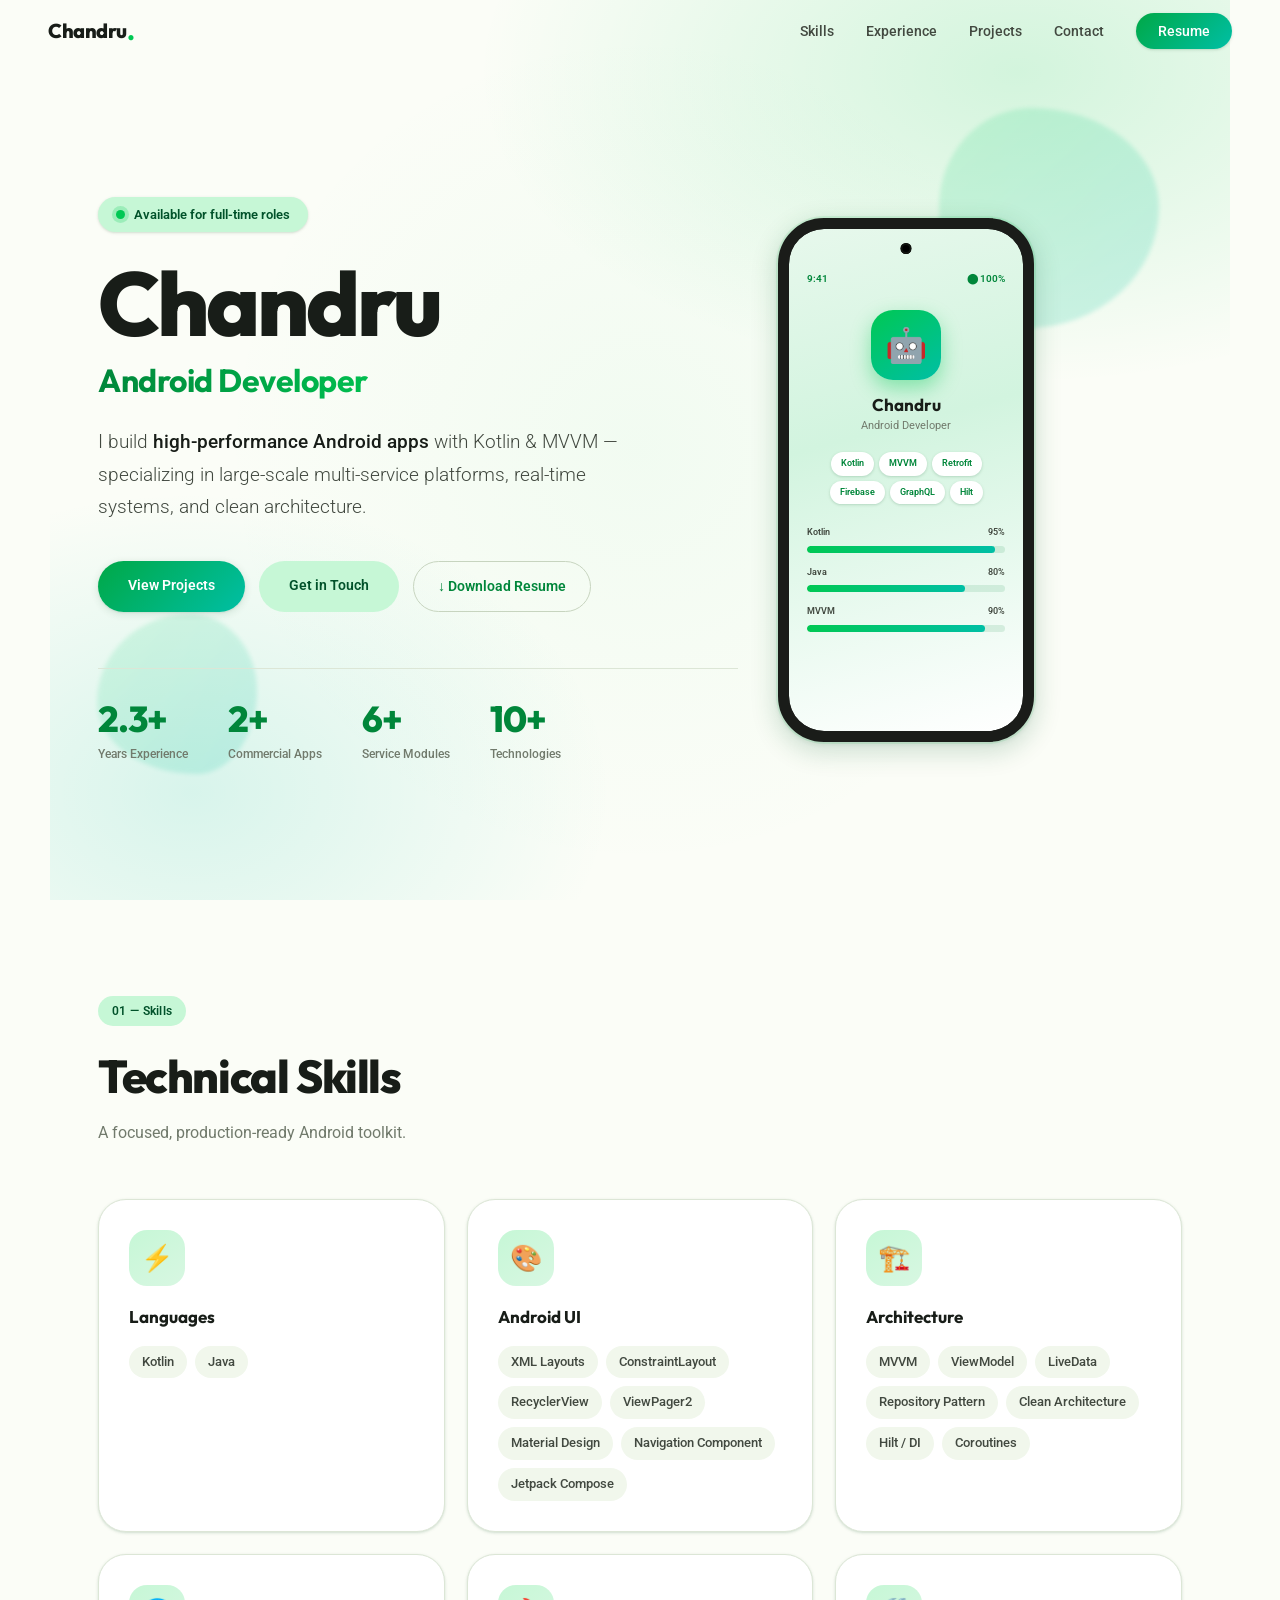
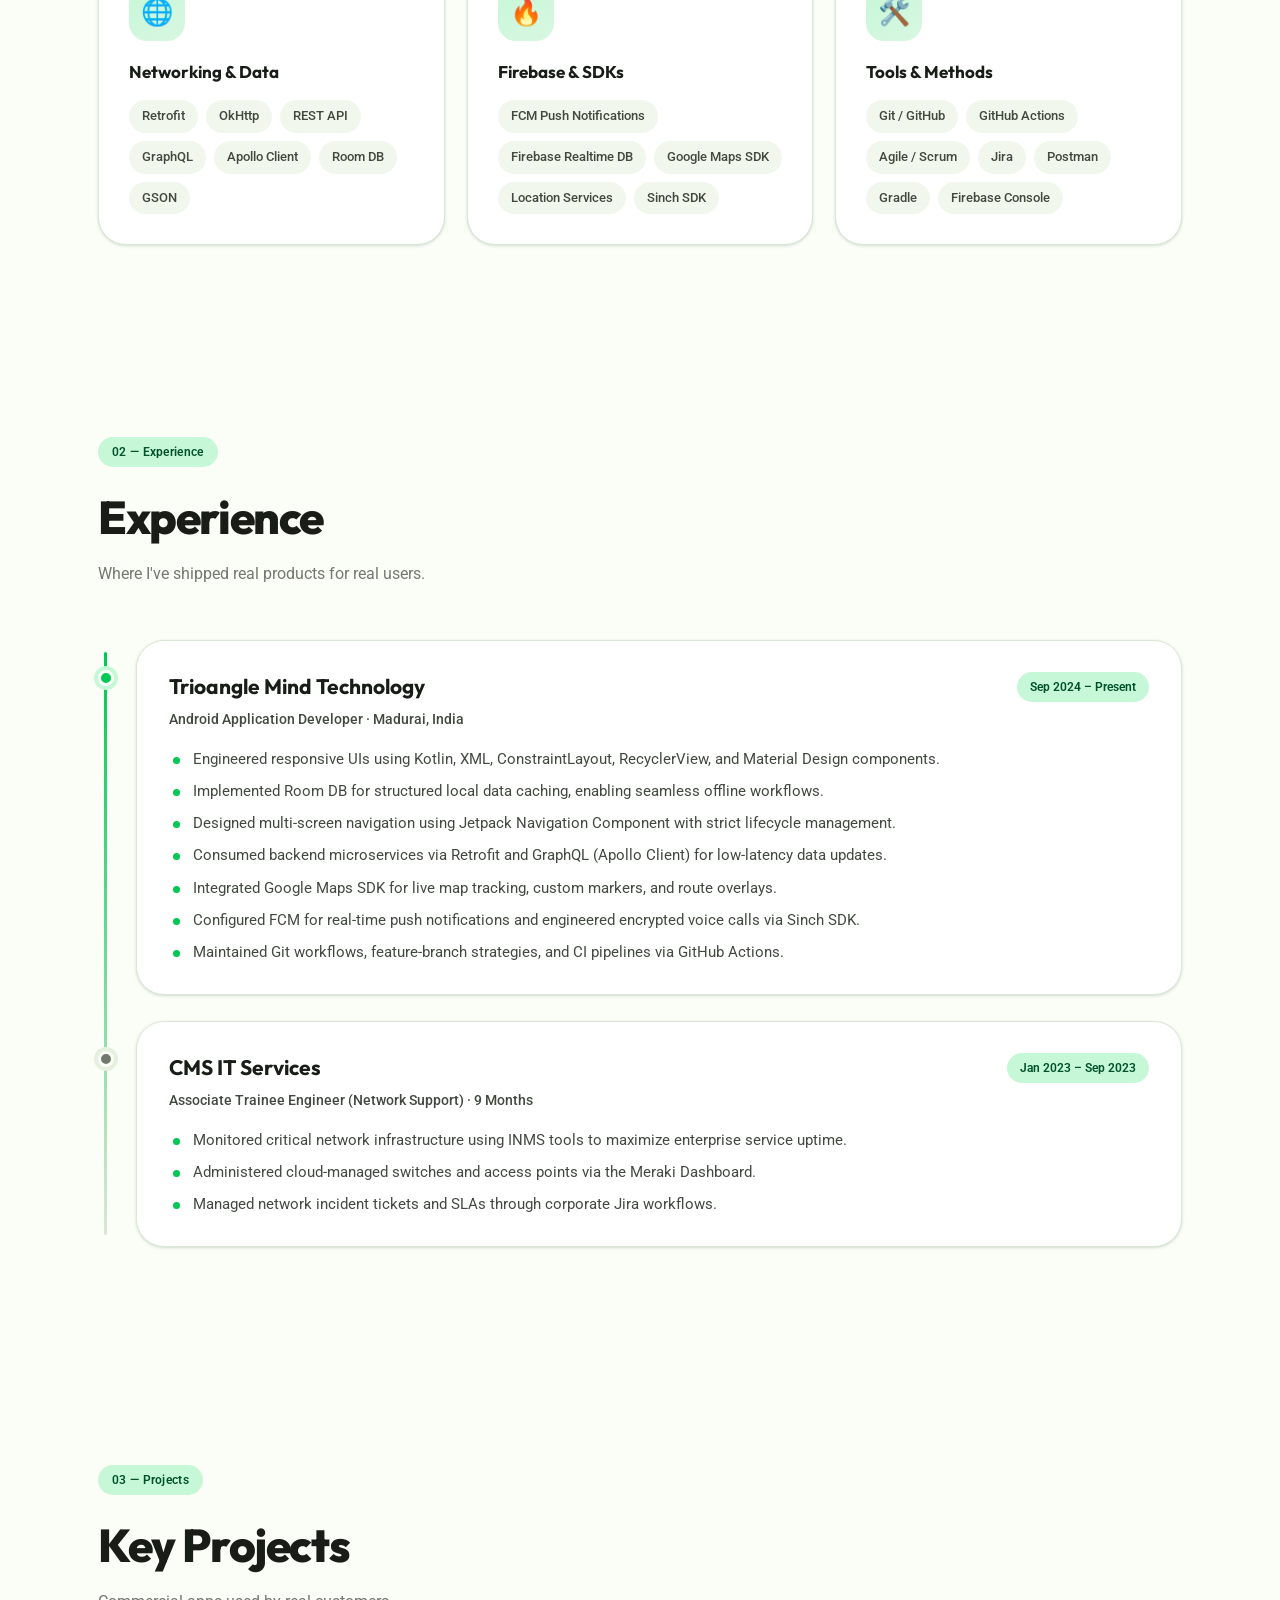
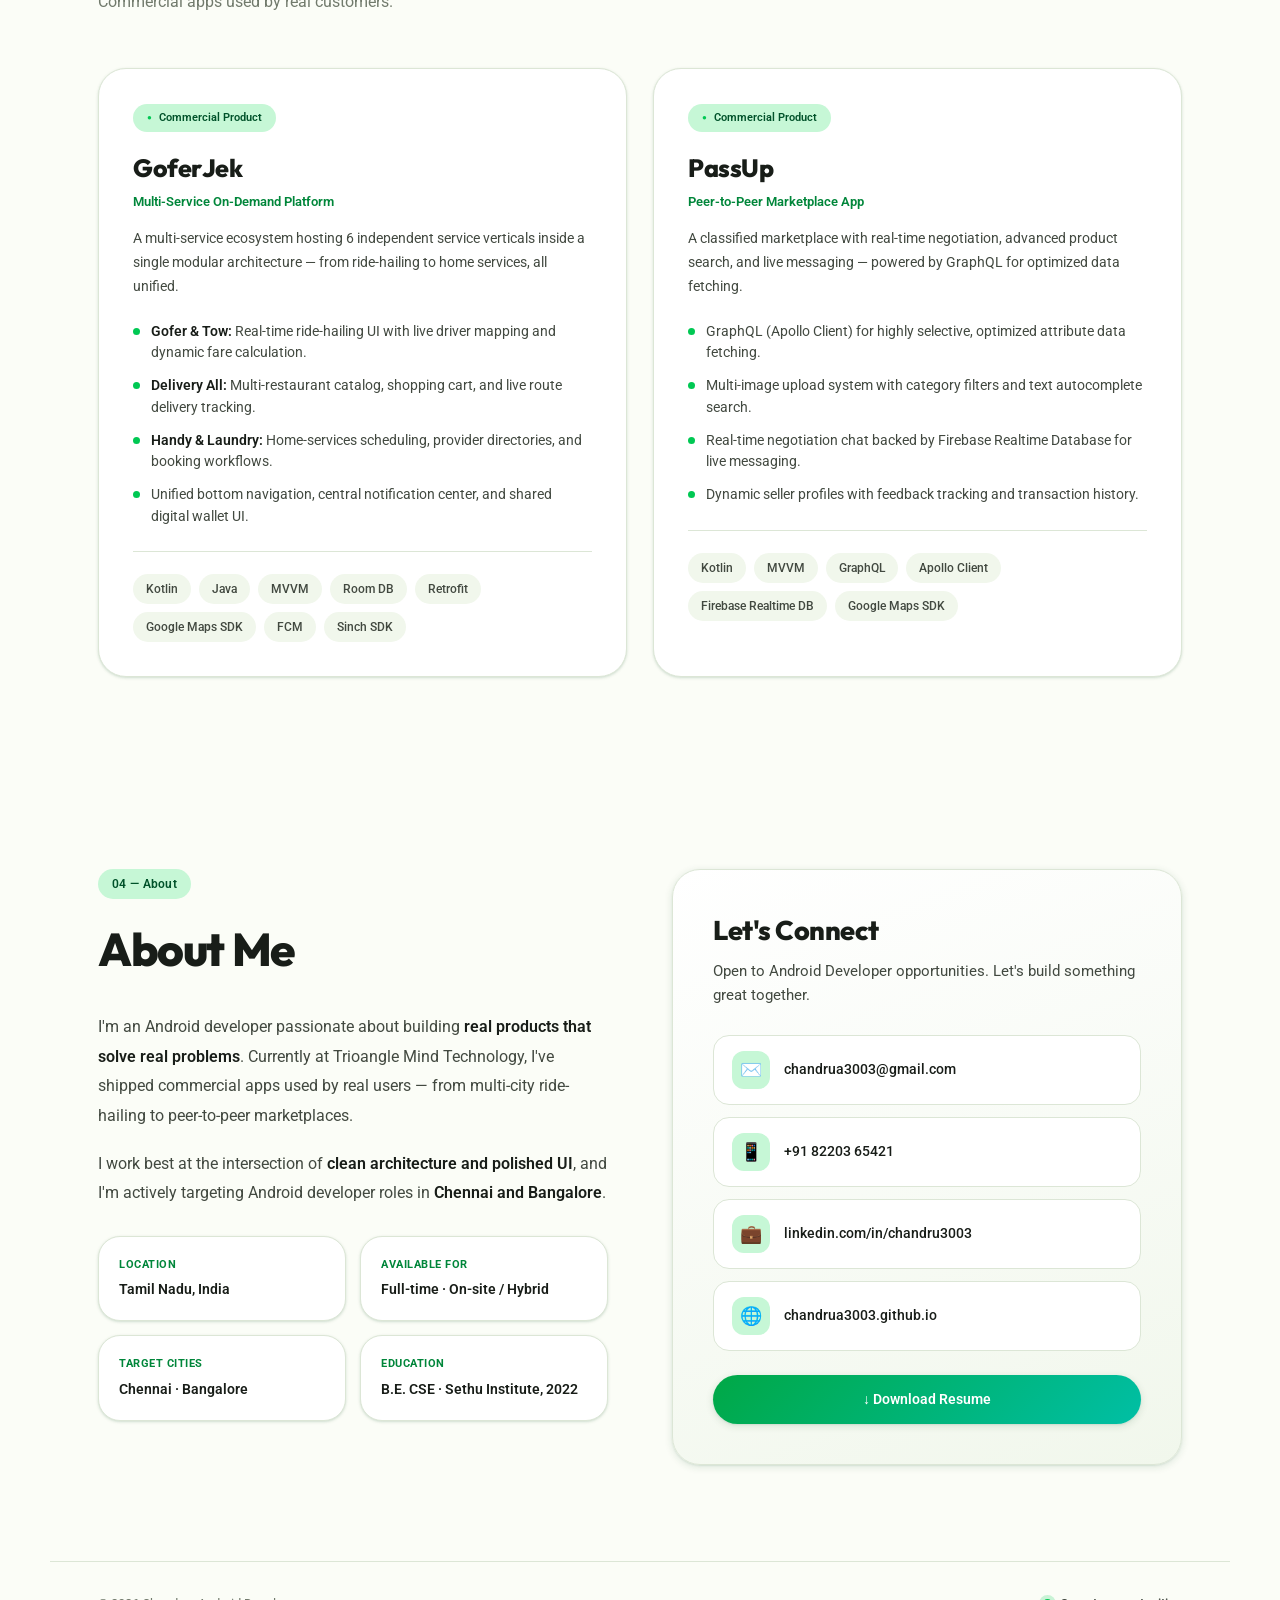
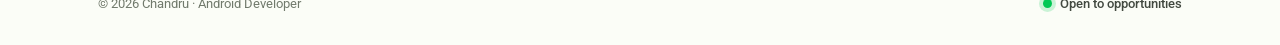
==== index.html @ 8cd5cd11 "resume page" ====
<!DOCTYPE html>
<html lang="en">
<head>
  <meta charset="UTF-8">
  <meta name="viewport" content="width=device-width, initial-scale=1.0">
  <title>Chandru — Android Developer</title>
  <meta name="description" content="Chandru — Android Developer specializing in Kotlin, MVVM, and clean architecture. 1.5+ years building commercial multi-service apps.">
  <link rel="preconnect" href="https://fonts.googleapis.com">
  <link rel="preconnect" href="https://fonts.gstatic.com" crossorigin>
  <link href="https://fonts.googleapis.com/css2?family=Outfit:wght@500;600;700;800&family=Roboto:wght@300;400;500;700&display=swap" rel="stylesheet">
  <link rel="stylesheet" href="style.css">
</head>
<body>

<nav id="navbar">
  <a href="#home" class="nav-logo">Chandru<span>.</span></a>
  <ul class="nav-links">
    <li><a href="#skills">Skills</a></li>
    <li><a href="#experience">Experience</a></li>
    <li><a href="#projects">Projects</a></li>
    <li><a href="#contact">Contact</a></li>
    <li><a href="resume.html" target="_blank" class="nav-resume">Resume</a></li>
  </ul>
  <button class="hamburger" id="hamburger" aria-label="Menu">
    <span></span><span></span><span></span>
  </button>
</nav>

<div class="mobile-menu" id="mobileMenu">
  <a href="#skills">Skills</a>
  <a href="#experience">Experience</a>
  <a href="#projects">Projects</a>
  <a href="#contact">Contact</a>
  <a href="resume.html" target="_blank">Resume</a>
</div>

<section class="hero" id="home">
  <div class="hero-bg-blob blob1"></div>
  <div class="hero-bg-blob blob2"></div>

  <div class="hero-content">
    <span class="hero-badge"><span class="hero-badge-dot"></span> Available for full-time roles</span>
    <h1 class="hero-name">Chandru</h1>
    <p class="hero-title">Android Developer</p>
    <p class="hero-role">
      I build <strong>high-performance Android apps</strong> with Kotlin &amp; MVVM —
      specializing in large-scale multi-service platforms, real-time systems, and clean architecture.
    </p>
    <div class="hero-cta">
      <a href="#projects" class="btn-primary">View Projects</a>
      <a href="#contact" class="btn-secondary">Get in Touch</a>
      <a href="resume.html" download class="btn-ghost">↓ Download Resume</a>
    </div>
    <div class="hero-stats">
      <div class="stat-item">
        <div class="stat-num" data-exp-start="2024-09-01">1.5+</div>
        <div class="stat-label">Years Experience</div>
      </div>
      <div class="stat-item">
        <div class="stat-num">2+</div>
        <div class="stat-label">Commercial Apps</div>
      </div>
      <div class="stat-item">
        <div class="stat-num">6+</div>
        <div class="stat-label">Service Modules</div>
      </div>
      <div class="stat-item">
        <div class="stat-num">10+</div>
        <div class="stat-label">Technologies</div>
      </div>
    </div>
  </div>

  <div class="hero-device">
    <div class="device-frame">
      <div class="device-notch"></div>
      <div class="device-side-btn vol-up"></div>
      <div class="device-side-btn vol-dn"></div>
      <div class="device-side-btn power"></div>
      <div class="device-screen">
        <div class="device-statusbar">
          <span>9:41</span>
          <span>⬤ 100%</span>
        </div>
        <div class="device-app-icon">🤖</div>
        <div class="device-app-name">Chandru</div>
        <div class="device-app-sub">Android Developer</div>
        <div class="device-skill-tags">
          <span class="device-tag">Kotlin</span>
          <span class="device-tag">MVVM</span>
          <span class="device-tag">Retrofit</span>
          <span class="device-tag">Firebase</span>
          <span class="device-tag">GraphQL</span>
          <span class="device-tag">Hilt</span>
        </div>
        <div class="device-bars">
          <div class="device-bar-label"><span>Kotlin</span><span>95%</span></div>
          <div class="device-bar"><div class="device-bar-fill" style="width:95%"></div></div>
          <div class="device-bar-label"><span>Java</span><span>80%</span></div>
          <div class="device-bar"><div class="device-bar-fill" style="width:80%"></div></div>
          <div class="device-bar-label"><span>MVVM</span><span>90%</span></div>
          <div class="device-bar"><div class="device-bar-fill" style="width:90%"></div></div>
        </div>
      </div>
    </div>
  </div>
</section>

<section id="skills">
  <div class="section-header reveal">
    <span class="section-num">01 — Skills</span>
    <h2 class="section-title">Technical Skills</h2>
    <p class="section-sub">A focused, production-ready Android toolkit.</p>
  </div>
  <div class="skills-grid">
    <div class="skill-card reveal">
      <span class="skill-card-icon">⚡</span>
      <div class="skill-card-title">Languages</div>
      <div class="skill-tags">
        <span class="skill-tag">Kotlin</span>
        <span class="skill-tag">Java</span>
      </div>
    </div>
    <div class="skill-card reveal">
      <span class="skill-card-icon">🎨</span>
      <div class="skill-card-title">Android UI</div>
      <div class="skill-tags">
        <span class="skill-tag">XML Layouts</span>
        <span class="skill-tag">ConstraintLayout</span>
        <span class="skill-tag">RecyclerView</span>
        <span class="skill-tag">ViewPager2</span>
        <span class="skill-tag">Material Design</span>
        <span class="skill-tag">Navigation Component</span>
        <span class="skill-tag">Jetpack Compose</span>
      </div>
    </div>
    <div class="skill-card reveal">
      <span class="skill-card-icon">🏗️</span>
      <div class="skill-card-title">Architecture</div>
      <div class="skill-tags">
        <span class="skill-tag">MVVM</span>
        <span class="skill-tag">ViewModel</span>
        <span class="skill-tag">LiveData</span>
        <span class="skill-tag">Repository Pattern</span>
        <span class="skill-tag">Clean Architecture</span>
        <span class="skill-tag">Hilt / DI</span>
        <span class="skill-tag">Coroutines</span>
      </div>
    </div>
    <div class="skill-card reveal">
      <span class="skill-card-icon">🌐</span>
      <div class="skill-card-title">Networking &amp; Data</div>
      <div class="skill-tags">
        <span class="skill-tag">Retrofit</span>
        <span class="skill-tag">OkHttp</span>
        <span class="skill-tag">REST API</span>
        <span class="skill-tag">GraphQL</span>
        <span class="skill-tag">Apollo Client</span>
        <span class="skill-tag">Room DB</span>
        <span class="skill-tag">GSON</span>
      </div>
    </div>
    <div class="skill-card reveal">
      <span class="skill-card-icon">🔥</span>
      <div class="skill-card-title">Firebase &amp; SDKs</div>
      <div class="skill-tags">
        <span class="skill-tag">FCM Push Notifications</span>
        <span class="skill-tag">Firebase Realtime DB</span>
        <span class="skill-tag">Google Maps SDK</span>
        <span class="skill-tag">Location Services</span>
        <span class="skill-tag">Sinch SDK</span>
      </div>
    </div>
    <div class="skill-card reveal">
      <span class="skill-card-icon">🛠️</span>
      <div class="skill-card-title">Tools &amp; Methods</div>
      <div class="skill-tags">
        <span class="skill-tag">Git / GitHub</span>
        <span class="skill-tag">GitHub Actions</span>
        <span class="skill-tag">Agile / Scrum</span>
        <span class="skill-tag">Jira</span>
        <span class="skill-tag">Postman</span>
        <span class="skill-tag">Gradle</span>
        <span class="skill-tag">Firebase Console</span>
      </div>
    </div>
  </div>
</section>

<section id="experience">
  <div class="section-header reveal">
    <span class="section-num">02 — Experience</span>
    <h2 class="section-title">Experience</h2>
    <p class="section-sub">Where I've shipped real products for real users.</p>
  </div>
  <div class="exp-timeline">
    <div class="exp-item">
      <div class="exp-dot"></div>
      <div class="exp-card">
        <div class="exp-meta">
          <span class="exp-company">Trioangle Mind Technology</span>
          <span class="exp-period">Sep 2024 – Present</span>
        </div>
        <div class="exp-role">Android Application Developer · Madurai, India</div>
        <ul class="exp-bullets">
          <li>Engineered responsive UIs using Kotlin, XML, ConstraintLayout, RecyclerView, and Material Design components.</li>
          <li>Implemented Room DB for structured local data caching, enabling seamless offline workflows.</li>
          <li>Designed multi-screen navigation using Jetpack Navigation Component with strict lifecycle management.</li>
          <li>Consumed backend microservices via Retrofit and GraphQL (Apollo Client) for low-latency data updates.</li>
          <li>Integrated Google Maps SDK for live map tracking, custom markers, and route overlays.</li>
          <li>Configured FCM for real-time push notifications and engineered encrypted voice calls via Sinch SDK.</li>
          <li>Maintained Git workflows, feature-branch strategies, and CI pipelines via GitHub Actions.</li>
        </ul>
      </div>
    </div>
    <div class="exp-item">
      <div class="exp-dot muted"></div>
      <div class="exp-card">
        <div class="exp-meta">
          <span class="exp-company">CMS IT Services</span>
          <span class="exp-period">Jan 2023 – Sep 2023</span>
        </div>
        <div class="exp-role">Associate Trainee Engineer (Network Support) · 9 Months</div>
        <ul class="exp-bullets">
          <li>Monitored critical network infrastructure using INMS tools to maximize enterprise service uptime.</li>
          <li>Administered cloud-managed switches and access points via the Meraki Dashboard.</li>
          <li>Managed network incident tickets and SLAs through corporate Jira workflows.</li>
        </ul>
      </div>
    </div>
  </div>
</section>

<section id="projects">
  <div class="section-header reveal">
    <span class="section-num">03 — Projects</span>
    <h2 class="section-title">Key Projects</h2>
    <p class="section-sub">Commercial apps used by real customers.</p>
  </div>
  <div class="projects-grid">
    <div class="project-card reveal">
      <div class="project-badge">Commercial Product</div>
      <div class="project-title">GoferJek</div>
      <div class="project-subtitle">Multi-Service On-Demand Platform</div>
      <p class="project-desc">A multi-service ecosystem hosting 6 independent service verticals inside a single modular architecture — from ride-hailing to home services, all unified.</p>
      <div class="project-features">
        <div class="project-feature">
          <div class="project-feature-dot"></div>
          <span><strong>Gofer &amp; Tow:</strong> Real-time ride-hailing UI with live driver mapping and dynamic fare calculation.</span>
        </div>
        <div class="project-feature">
          <div class="project-feature-dot"></div>
          <span><strong>Delivery All:</strong> Multi-restaurant catalog, shopping cart, and live route delivery tracking.</span>
        </div>
        <div class="project-feature">
          <div class="project-feature-dot"></div>
          <span><strong>Handy &amp; Laundry:</strong> Home-services scheduling, provider directories, and booking workflows.</span>
        </div>
        <div class="project-feature">
          <div class="project-feature-dot"></div>
          <span>Unified bottom navigation, central notification center, and shared digital wallet UI.</span>
        </div>
      </div>
      <div class="project-tech">
        <span class="tech-chip">Kotlin</span>
        <span class="tech-chip">Java</span>
        <span class="tech-chip">MVVM</span>
        <span class="tech-chip">Room DB</span>
        <span class="tech-chip">Retrofit</span>
        <span class="tech-chip">Google Maps SDK</span>
        <span class="tech-chip">FCM</span>
        <span class="tech-chip">Sinch SDK</span>
      </div>
    </div>

    <div class="project-card reveal">
      <div class="project-badge">Commercial Product</div>
      <div class="project-title">PassUp</div>
      <div class="project-subtitle">Peer-to-Peer Marketplace App</div>
      <p class="project-desc">A classified marketplace with real-time negotiation, advanced product search, and live messaging — powered by GraphQL for optimized data fetching.</p>
      <div class="project-features">
        <div class="project-feature">
          <div class="project-feature-dot"></div>
          <span>GraphQL (Apollo Client) for highly selective, optimized attribute data fetching.</span>
        </div>
        <div class="project-feature">
          <div class="project-feature-dot"></div>
          <span>Multi-image upload system with category filters and text autocomplete search.</span>
        </div>
        <div class="project-feature">
          <div class="project-feature-dot"></div>
          <span>Real-time negotiation chat backed by Firebase Realtime Database for live messaging.</span>
        </div>
        <div class="project-feature">
          <div class="project-feature-dot"></div>
          <span>Dynamic seller profiles with feedback tracking and transaction history.</span>
        </div>
      </div>
      <div class="project-tech">
        <span class="tech-chip">Kotlin</span>
        <span class="tech-chip">MVVM</span>
        <span class="tech-chip">GraphQL</span>
        <span class="tech-chip">Apollo Client</span>
        <span class="tech-chip">Firebase Realtime DB</span>
        <span class="tech-chip">Google Maps SDK</span>
      </div>
    </div>
  </div>
</section>

<section id="contact">
  <div class="contact-inner">
    <div class="about-col">
      <div class="section-header reveal">
        <span class="section-num">04 — About</span>
        <h2 class="section-title">About Me</h2>
      </div>
      <p class="about-text">
        I'm an Android developer passionate about building <strong>real products that solve real problems</strong>. Currently at Trioangle Mind Technology, I've shipped commercial apps used by real users — from multi-city ride-hailing to peer-to-peer marketplaces.
      </p>
      <p class="about-text">
        I work best at the intersection of <strong>clean architecture and polished UI</strong>, and I'm actively targeting Android developer roles in <strong>Chennai and Bangalore</strong>.
      </p>
      <div class="about-highlights reveal">
        <div class="highlight-item">
          <div class="highlight-key">Location</div>
          <div class="highlight-val">Tamil Nadu, India</div>
        </div>
        <div class="highlight-item">
          <div class="highlight-key">Available For</div>
          <div class="highlight-val">Full-time · On-site / Hybrid</div>
        </div>
        <div class="highlight-item">
          <div class="highlight-key">Target Cities</div>
          <div class="highlight-val">Chennai · Bangalore</div>
        </div>
        <div class="highlight-item">
          <div class="highlight-key">Education</div>
          <div class="highlight-val">B.E. CSE · Sethu Institute, 2022</div>
        </div>
      </div>
    </div>

    <div class="reveal">
      <div class="contact-card">
        <div class="contact-title">Let's Connect</div>
        <p class="contact-sub">Open to Android Developer opportunities. Let's build something great together.</p>
        <div class="contact-links">
          <a href="mailto:chandrua3003@gmail.com" class="contact-link">
            <span class="contact-link-icon">✉️</span>
            <span>chandrua3003@gmail.com</span>
          </a>
          <a href="tel:+918220365421" class="contact-link">
            <span class="contact-link-icon">📱</span>
            <span>+91 82203 65421</span>
          </a>
          <a href="https://www.linkedin.com/in/chandru3003" target="_blank" class="contact-link">
            <span class="contact-link-icon">💼</span>
            <span>linkedin.com/in/chandru3003</span>
          </a>
          <a href="https://chandrua3003.github.io/chandru-a.github.io/" target="_blank" class="contact-link">
            <span class="contact-link-icon">🌐</span>
            <span>chandrua3003.github.io</span>
          </a>
        </div>
        <a href="Chandru_A_Resume.pdf" download class="btn-primary contact-resume-btn">↓ Download Resume</a>
      </div>
    </div>
  </div>
</section>

<footer>
  <span class="footer-copy">© 2026 Chandru · Android Developer</span>
  <span class="footer-status"><span class="status-dot"></span>Open to opportunities</span>
</footer>

<script src="script.js"></script>
</body>
</html>
---- style.css ----
/* ===========================================================
   Material 3 (Material You) — Android-themed light UI
   Seed: Android green
   =========================================================== */
:root {
  /* Brand greens */
  --primary: #00a846;          /* filled buttons (white text) */
  --primary-deep: #00863a;
  --primary-bright: #00c853;   /* vivid Android green */
  --bugdroid: #3ddc84;         /* Android robot green */
  --teal: #00bfa5;             /* secondary accent */

  /* Material You tonal surfaces (green-tinted) */
  --bg: #fbfdf7;
  --surface: #f1f7ec;
  --surface-2: #e6f0df;
  --surface-3: #dcebd3;
  --card: #ffffff;
  --primary-container: #c6f7d6;  /* light green tonal */
  --on-container: #00522a;       /* dark green text on tonal */

  --border: #dce6d6;
  --border-strong: #c7d4bf;

  /* Text */
  --text: #181d18;
  --text-2: #424940;
  --muted: #717a6c;

  /* Elevation (Material) */
  --el-1: 0 1px 2px rgba(0,80,40,0.10), 0 1px 3px 1px rgba(0,80,40,0.06);
  --el-2: 0 1px 2px rgba(0,80,40,0.10), 0 2px 6px 2px rgba(0,80,40,0.08);
  --el-3: 0 4px 8px 3px rgba(0,80,40,0.10), 0 1px 3px rgba(0,80,40,0.10);
  --el-4: 0 8px 24px 4px rgba(0,90,45,0.16), 0 2px 6px rgba(0,90,45,0.10);

  /* Shape (Material rounding) */
  --r-xl: 28px;
  --r-lg: 22px;
  --r-md: 16px;
  --r-full: 999px;
}

*, *::before, *::after { box-sizing: border-box; margin: 0; padding: 0; }

html { scroll-behavior: smooth; overflow-x: hidden; }

body {
  background: var(--bg);
  color: var(--text);
  font-family: 'Roboto', -apple-system, BlinkMacSystemFont, sans-serif;
  overflow-x: hidden;
  width: 100%;
  max-width: 100%;
  line-height: 1.5;
  -webkit-font-smoothing: antialiased;
}
a { color: inherit; }

/* ============ NAV (M3 top app bar) ============ */
nav {
  position: fixed;
  top: 0; left: 0; right: 0;
  z-index: 100;
  padding: 16px 48px;
  display: flex;
  justify-content: space-between;
  align-items: center;
  transition: background 0.3s, box-shadow 0.3s, backdrop-filter 0.3s;
}
nav.scrolled {
  background: rgba(251,253,247,0.82);
  backdrop-filter: blur(18px) saturate(1.4);
  box-shadow: var(--el-2);
}
.nav-logo {
  font-family: 'Outfit', sans-serif;
  font-size: 20px;
  font-weight: 800;
  color: var(--text);
  letter-spacing: -0.5px;
  text-decoration: none;
  display: inline-flex;
  align-items: center;
}
.nav-logo span { color: var(--primary-bright); font-size: 26px; line-height: 0; }
.nav-links {
  display: flex;
  gap: 32px;
  list-style: none;
  align-items: center;
}
.nav-links a {
  font-size: 14px;
  font-weight: 500;
  color: var(--text-2);
  text-decoration: none;
  transition: color 0.2s;
  position: relative;
}
.nav-links a:not(.nav-resume)::after {
  content: '';
  position: absolute;
  bottom: -6px; left: 0;
  width: 0; height: 3px;
  background: var(--primary-bright);
  border-radius: 3px;
  transition: width 0.25s;
}
.nav-links a:hover { color: var(--text); }
.nav-links a:not(.nav-resume):hover::after { width: 100%; }
.nav-resume {
  position: relative;
  overflow: hidden;
  padding: 10px 22px;
  background: linear-gradient(135deg, var(--primary), var(--teal));
  color: #fff !important;
  border-radius: var(--r-full);
  font-weight: 600;
  box-shadow: var(--el-1);
  transition: box-shadow 0.2s, transform 0.2s;
}
.nav-resume:hover { box-shadow: var(--el-3); transform: translateY(-1px); }

/* ============ HERO ============ */
.hero {
  min-height: 100vh;
  display: flex;
  align-items: center;
  gap: 40px;
  padding: 150px 48px 90px;
  position: relative;
  overflow: hidden;
  background:
    radial-gradient(900px 520px at 82% 8%, rgba(0,200,83,0.16) 0%, transparent 60%),
    radial-gradient(700px 500px at 12% 88%, rgba(0,191,165,0.14) 0%, transparent 60%),
    radial-gradient(600px 600px at 50% 50%, rgba(61,220,132,0.05) 0%, transparent 70%),
    var(--bg);
}
/* Floating Material "squircle" shapes */
.hero-bg-blob {
  position: absolute;
  z-index: 0;
  filter: blur(2px);
  opacity: 0.5;
  background: linear-gradient(135deg, var(--bugdroid), var(--teal));
}
.blob1 {
  width: 220px; height: 220px;
  border-radius: 42% 58% 60% 40% / 45% 45% 55% 55%;
  top: 12%; right: 6%;
  opacity: 0.18;
  animation: morph 14s ease-in-out infinite;
}
.blob2 {
  width: 160px; height: 160px;
  border-radius: 58% 42% 38% 62% / 55% 48% 52% 45%;
  bottom: 14%; left: 4%;
  opacity: 0.16;
  animation: morph 18s ease-in-out infinite reverse;
}
@keyframes morph {
  0%,100% { border-radius: 42% 58% 60% 40% / 45% 45% 55% 55%; transform: translateY(0) rotate(0deg); }
  50% { border-radius: 60% 40% 42% 58% / 55% 55% 45% 45%; transform: translateY(-18px) rotate(8deg); }
}

.hero-content {
  position: relative;
  z-index: 2;
  max-width: 640px;
  flex: 1;
}

/* M3 assist chip */
.hero-badge {
  display: inline-flex;
  align-items: center;
  gap: 9px;
  padding: 8px 18px;
  background: var(--primary-container);
  border-radius: var(--r-full);
  font-size: 13px;
  font-weight: 600;
  color: var(--on-container);
  box-shadow: var(--el-1);
  margin-bottom: 26px;
  opacity: 0;
  animation: fadeUp 0.7s ease 0.1s forwards;
}
.hero-badge-dot {
  width: 9px; height: 9px;
  border-radius: 50%;
  background: var(--primary-bright);
  box-shadow: 0 0 0 4px rgba(0,200,83,0.22);
  animation: blink 2s infinite;
}

.hero-name {
  font-family: 'Outfit', sans-serif;
  font-size: clamp(50px, 7.4vw, 90px);
  font-weight: 800;
  line-height: 1.0;
  letter-spacing: -3px;
  color: var(--text);
  opacity: 0;
  animation: fadeUp 0.7s ease 0.2s forwards;
}
.hero-title {
  font-family: 'Outfit', sans-serif;
  font-size: clamp(21px, 3vw, 32px);
  font-weight: 700;
  background: linear-gradient(100deg, var(--primary-deep), var(--primary-bright) 50%, var(--teal));
  -webkit-background-clip: text;
  background-clip: text;
  -webkit-text-fill-color: transparent;
  margin-top: 8px;
  letter-spacing: -0.5px;
  opacity: 0;
  animation: fadeUp 0.7s ease 0.3s forwards;
}

.hero-role {
  font-size: clamp(16px, 1.6vw, 19px);
  font-weight: 300;
  color: var(--text-2);
  margin-top: 22px;
  line-height: 1.7;
  max-width: 540px;
  opacity: 0;
  animation: fadeUp 0.7s ease 0.4s forwards;
}
.hero-role strong { color: var(--text); font-weight: 500; }

.hero-cta {
  display: flex;
  gap: 14px;
  margin-top: 38px;
  flex-wrap: wrap;
  opacity: 0;
  animation: fadeUp 0.7s ease 0.5s forwards;
}

/* M3 buttons */
.btn-primary {
  position: relative;
  overflow: hidden;
  padding: 14px 30px;
  background: linear-gradient(135deg, var(--primary), var(--teal));
  color: #fff;
  font-size: 14px;
  font-weight: 600;
  font-family: 'Roboto', sans-serif;
  text-decoration: none;
  border: none;
  border-radius: var(--r-full);
  cursor: pointer;
  box-shadow: var(--el-2);
  transition: box-shadow 0.2s, transform 0.2s;
}
.btn-primary:hover { box-shadow: var(--el-4); transform: translateY(-2px); }

.btn-secondary {
  position: relative;
  overflow: hidden;
  padding: 14px 30px;
  background: var(--primary-container);
  color: var(--on-container);
  font-size: 14px;
  font-weight: 600;
  text-decoration: none;
  border: none;
  border-radius: var(--r-full);
  cursor: pointer;
  transition: box-shadow 0.2s, transform 0.2s, background 0.2s;
}
.btn-secondary:hover { background: #b3f0c8; box-shadow: var(--el-1); transform: translateY(-2px); }

.btn-ghost {
  position: relative;
  overflow: hidden;
  padding: 14px 24px;
  background: transparent;
  color: var(--primary-deep);
  font-size: 14px;
  font-weight: 600;
  text-decoration: none;
  border: 1.5px solid var(--border-strong);
  border-radius: var(--r-full);
  transition: border-color 0.2s, background 0.2s;
}
.btn-ghost:hover { border-color: var(--primary-bright); background: rgba(0,200,83,0.06); }

/* Ripple (Material touch feedback) */
.ripple {
  position: absolute;
  border-radius: 50%;
  transform: scale(0);
  background: rgba(255,255,255,0.45);
  animation: ripple 0.6s ease-out;
  pointer-events: none;
}
.btn-secondary .ripple, .btn-ghost .ripple,
.contact-link .ripple { background: rgba(0,134,58,0.20); }
@keyframes ripple { to { transform: scale(2.6); opacity: 0; } }

.hero-stats {
  display: flex;
  gap: 40px;
  margin-top: 56px;
  padding-top: 32px;
  border-top: 1px solid var(--border);
  opacity: 0;
  animation: fadeUp 0.7s ease 0.6s forwards;
}
.stat-num {
  font-family: 'Outfit', sans-serif;
  font-size: 36px;
  font-weight: 800;
  color: var(--primary-deep);
  line-height: 1;
  letter-spacing: -1px;
}
.stat-label {
  font-size: 12px;
  color: var(--muted);
  font-weight: 500;
  margin-top: 8px;
}

/* ============ Android phone mockup (Material You home) ============ */
.hero-device {
  position: relative;
  z-index: 2;
  flex-shrink: 0;
  opacity: 0;
  animation: fadeLeft 0.9s ease 0.5s forwards;
}
.device-frame {
  width: 256px;
  height: 524px;
  border: 11px solid #1a1c19;
  border-radius: 46px;
  background: #1a1c19;
  position: relative;
  overflow: hidden;
  box-shadow: var(--el-4), 0 0 0 2px rgba(0,200,83,0.10);
}
.device-notch {
  position: absolute;
  top: 14px; left: 50%;
  transform: translateX(-50%);
  width: 11px; height: 11px;
  background: #000;
  border-radius: 50%;
  z-index: 5;
  box-shadow: inset 0 0 0 2px #11140f;
}
.device-screen {
  position: absolute;
  inset: 0;
  border-radius: 35px;
  background: linear-gradient(165deg, #e7f8ec 0%, #d2f4df 40%, #ffffff 100%);
  overflow: hidden;
  display: flex;
  flex-direction: column;
  align-items: center;
  padding: 42px 18px 22px;
}
.device-statusbar {
  display: flex;
  justify-content: space-between;
  width: 100%;
  font-size: 10px;
  font-weight: 600;
  color: var(--primary-deep);
  margin-bottom: 24px;
}
.device-app-icon {
  width: 70px; height: 70px;
  border-radius: 22px;
  background: linear-gradient(145deg, var(--primary-bright), var(--teal));
  display: flex;
  align-items: center;
  justify-content: center;
  margin-bottom: 12px;
  font-size: 34px;
  box-shadow: 0 8px 20px rgba(0,200,83,0.4);
}
.device-app-name {
  font-family: 'Outfit', sans-serif;
  font-size: 17px;
  font-weight: 700;
  color: var(--text);
}
.device-app-sub {
  font-size: 11px;
  color: var(--muted);
  margin-bottom: 18px;
}
.device-skill-tags {
  display: flex;
  flex-wrap: wrap;
  gap: 5px;
  justify-content: center;
  margin-bottom: 22px;
}
.device-tag {
  padding: 5px 10px;
  background: #fff;
  border-radius: var(--r-full);
  font-size: 9px;
  font-weight: 600;
  color: var(--primary-deep);
  box-shadow: var(--el-1);
}
.device-bars { width: 100%; }
.device-bar {
  width: 100%;
  height: 7px;
  background: rgba(0,134,58,0.12);
  border-radius: var(--r-full);
  margin-bottom: 13px;
  overflow: hidden;
}
.device-bar-fill {
  height: 100%;
  background: linear-gradient(90deg, var(--primary-bright), var(--teal));
  border-radius: var(--r-full);
  animation: barFill 1.6s cubic-bezier(.4,0,.2,1) 1s both;
}
@keyframes barFill { from { width: 0 !important; } }
.device-bar-label {
  display: flex;
  justify-content: space-between;
  font-size: 9px;
  font-weight: 600;
  color: var(--text-2);
  margin-bottom: 6px;
}
.device-side-btn {
  position: absolute;
  right: -14px;
  width: 3px;
  background: #2a2d28;
  border-radius: 2px;
}
.device-side-btn.vol-up { top: 116px; height: 34px; }
.device-side-btn.vol-dn { top: 158px; height: 34px; }
.device-side-btn.power { top: 124px; height: 56px; left: -14px; }

@keyframes fadeUp { from { opacity: 0; transform: translateY(24px); } to { opacity: 1; transform: translateY(0); } }
@keyframes fadeLeft { from { opacity: 0; transform: translateX(30px); } to { opacity: 1; transform: translateX(0); } }

/* ============ SECTIONS ============ */
section {
  padding: 96px 48px;
  position: relative;
  max-width: 1180px;
  margin: 0 auto;
}
.section-header { margin-bottom: 54px; }
.section-num {
  display: inline-flex;
  align-items: center;
  gap: 8px;
  font-size: 12px;
  font-weight: 600;
  color: var(--on-container);
  background: var(--primary-container);
  padding: 6px 14px;
  border-radius: var(--r-full);
  letter-spacing: 0.3px;
  margin-bottom: 16px;
}
.section-title {
  font-family: 'Outfit', sans-serif;
  font-size: clamp(30px, 4vw, 46px);
  font-weight: 800;
  color: var(--text);
  letter-spacing: -1.4px;
}
.section-sub {
  font-size: 16px;
  color: var(--muted);
  margin-top: 10px;
}

/* ============ SKILLS (M3 elevated cards) ============ */
.skills-grid {
  display: grid;
  grid-template-columns: repeat(auto-fit, minmax(280px, 1fr));
  gap: 22px;
}
.skill-card {
  background: var(--card);
  border: 1px solid var(--border);
  border-radius: var(--r-xl);
  padding: 30px;
  box-shadow: var(--el-1);
  transition: transform 0.25s, box-shadow 0.25s;
  position: relative;
  overflow: hidden;
}
.skill-card::after {
  content: '';
  position: absolute;
  inset: 0;
  background: radial-gradient(120% 80% at 100% 0, rgba(0,200,83,0.07), transparent 50%);
  opacity: 0;
  transition: opacity 0.3s;
}
.skill-card:hover { transform: translateY(-6px); box-shadow: var(--el-3); }
.skill-card:hover::after { opacity: 1; }
.skill-card-icon {
  display: inline-flex;
  align-items: center;
  justify-content: center;
  width: 56px; height: 56px;
  border-radius: 18px;
  background: linear-gradient(145deg, var(--primary-container), #d8f7e2);
  font-size: 26px;
  margin-bottom: 18px;
  position: relative;
  z-index: 1;
}
.skill-card-title {
  font-family: 'Outfit', sans-serif;
  font-size: 17px;
  font-weight: 700;
  color: var(--text);
  margin-bottom: 16px;
  position: relative;
  z-index: 1;
}
.skill-tags {
  display: flex;
  flex-wrap: wrap;
  gap: 8px;
  position: relative;
  z-index: 1;
}
.skill-tag {
  padding: 7px 13px;
  background: var(--surface);
  border-radius: var(--r-full);
  font-size: 12.5px;
  font-weight: 500;
  color: var(--text-2);
  transition: background 0.2s, color 0.2s;
}
.skill-tag:hover { background: var(--primary-container); color: var(--on-container); }

/* ============ EXPERIENCE ============ */
.exp-timeline { position: relative; padding-left: 38px; }
.exp-timeline::before {
  content: '';
  position: absolute;
  left: 6px; top: 12px; bottom: 12px;
  width: 3px;
  background: linear-gradient(to bottom, var(--primary-bright), var(--border));
  border-radius: 3px;
}
.exp-item {
  position: relative;
  margin-bottom: 26px;
  opacity: 0;
  transform: translateY(20px);
  transition: all 0.6s ease;
}
.exp-item.visible { opacity: 1; transform: translateY(0); }
.exp-dot {
  position: absolute;
  left: -38px; top: 30px;
  width: 16px; height: 16px;
  border-radius: 50%;
  background: var(--primary-bright);
  border: 3px solid var(--bg);
  box-shadow: 0 0 0 4px var(--primary-container);
}
.exp-dot.muted { background: var(--muted); box-shadow: 0 0 0 4px var(--surface-2); }
.exp-card {
  background: var(--card);
  border: 1px solid var(--border);
  border-radius: var(--r-xl);
  padding: 30px 32px;
  box-shadow: var(--el-1);
  transition: box-shadow 0.25s, transform 0.25s;
}
.exp-card:hover { box-shadow: var(--el-3); transform: translateY(-2px); }
.exp-meta {
  display: flex;
  gap: 14px;
  align-items: center;
  margin-bottom: 6px;
  flex-wrap: wrap;
  justify-content: space-between;
}
.exp-company {
  font-family: 'Outfit', sans-serif;
  font-size: 21px;
  font-weight: 700;
  color: var(--text);
}
.exp-period {
  font-size: 12px;
  font-weight: 600;
  color: var(--on-container);
  padding: 6px 13px;
  background: var(--primary-container);
  border-radius: var(--r-full);
}
.exp-role {
  font-size: 14px;
  color: var(--text-2);
  font-weight: 500;
  margin-bottom: 18px;
}
.exp-bullets { list-style: none; display: flex; flex-direction: column; gap: 9px; }
.exp-bullets li {
  font-size: 14.5px;
  color: var(--text-2);
  line-height: 1.6;
  padding-left: 24px;
  position: relative;
}
.exp-bullets li::before {
  content: '';
  position: absolute;
  left: 4px; top: 9px;
  width: 7px; height: 7px;
  border-radius: 50%;
  background: var(--primary-bright);
}

/* ============ PROJECTS ============ */
.projects-grid {
  display: grid;
  grid-template-columns: repeat(auto-fit, minmax(360px, 1fr));
  gap: 26px;
}
.project-card {
  background: var(--card);
  border: 1px solid var(--border);
  border-radius: var(--r-xl);
  padding: 34px;
  box-shadow: var(--el-1);
  transition: transform 0.25s, box-shadow 0.25s;
  position: relative;
  overflow: hidden;
}
.project-card::before {
  content: '';
  position: absolute;
  top: 0; left: 0; right: 0;
  height: 4px;
  background: linear-gradient(90deg, var(--primary-bright), var(--teal));
  transform: scaleX(0);
  transform-origin: left;
  transition: transform 0.35s ease;
}
.project-card:hover { transform: translateY(-6px); box-shadow: var(--el-4); }
.project-card:hover::before { transform: scaleX(1); }
.project-badge {
  display: inline-flex;
  align-items: center;
  gap: 7px;
  padding: 6px 14px;
  background: var(--primary-container);
  border-radius: var(--r-full);
  font-size: 11px;
  font-weight: 600;
  color: var(--on-container);
  margin-bottom: 18px;
}
.project-badge::before { content: '●'; font-size: 8px; color: var(--primary-bright); animation: blink 2s infinite; }
@keyframes blink { 0%,100% { opacity: 1; } 50% { opacity: 0.3; } }
.project-title {
  font-family: 'Outfit', sans-serif;
  font-size: 25px;
  font-weight: 800;
  color: var(--text);
  margin-bottom: 4px;
  letter-spacing: -0.5px;
}
.project-subtitle {
  font-size: 13px;
  font-weight: 600;
  color: var(--primary-deep);
  margin-bottom: 16px;
}
.project-desc {
  font-size: 14px;
  color: var(--text-2);
  line-height: 1.7;
  margin-bottom: 22px;
}
.project-features { display: flex; flex-direction: column; gap: 11px; margin-bottom: 24px; }
.project-feature {
  display: flex;
  align-items: flex-start;
  gap: 11px;
  font-size: 14px;
  color: var(--text-2);
  line-height: 1.55;
}
.project-feature strong { color: var(--text); font-weight: 600; }
.project-feature-dot {
  width: 7px; height: 7px;
  border-radius: 50%;
  background: var(--primary-bright);
  margin-top: 7px;
  flex-shrink: 0;
}
.project-tech {
  display: flex;
  flex-wrap: wrap;
  gap: 8px;
  padding-top: 22px;
  border-top: 1px solid var(--border);
}
.tech-chip {
  padding: 6px 13px;
  background: var(--surface);
  border-radius: var(--r-full);
  font-size: 12px;
  font-weight: 500;
  color: var(--text-2);
  transition: background 0.2s, color 0.2s;
}
.tech-chip:hover { background: var(--primary-container); color: var(--on-container); }

/* ============ ABOUT / CONTACT ============ */
.contact-inner {
  display: grid;
  grid-template-columns: 1fr 1fr;
  gap: 64px;
  align-items: start;
}
.about-col .section-header { margin-bottom: 28px; }
.about-text { font-size: 16px; line-height: 1.85; color: var(--text-2); margin-bottom: 18px; }
.about-text strong { color: var(--text); font-weight: 600; }
.about-highlights {
  display: grid;
  grid-template-columns: 1fr 1fr;
  gap: 14px;
  margin-top: 28px;
}
.highlight-item {
  padding: 20px;
  background: var(--card);
  border: 1px solid var(--border);
  border-radius: var(--r-lg);
  box-shadow: var(--el-1);
  transition: transform 0.2s, box-shadow 0.2s;
}
.highlight-item:hover { transform: translateY(-3px); box-shadow: var(--el-2); }
.highlight-key {
  font-size: 11px;
  font-weight: 700;
  color: var(--primary-deep);
  text-transform: uppercase;
  letter-spacing: 0.5px;
  margin-bottom: 6px;
}
.highlight-val { font-size: 14px; color: var(--text); font-weight: 600; }

.contact-card {
  background: linear-gradient(160deg, #ffffff, var(--surface));
  border: 1px solid var(--border);
  border-radius: var(--r-xl);
  padding: 40px;
  box-shadow: var(--el-2);
}
.contact-title {
  font-family: 'Outfit', sans-serif;
  font-size: 27px;
  font-weight: 800;
  color: var(--text);
  margin-bottom: 8px;
  letter-spacing: -0.5px;
}
.contact-sub { font-size: 15px; color: var(--text-2); margin-bottom: 28px; line-height: 1.6; }
.contact-links { display: flex; flex-direction: column; gap: 12px; }
.contact-link {
  position: relative;
  overflow: hidden;
  display: flex;
  align-items: center;
  gap: 14px;
  padding: 15px 18px;
  background: var(--card);
  border: 1px solid var(--border);
  border-radius: var(--r-md);
  color: var(--text);
  text-decoration: none;
  font-size: 14px;
  font-weight: 500;
  transition: border-color 0.2s, transform 0.2s, box-shadow 0.2s;
}
.contact-link:hover {
  border-color: var(--primary-bright);
  transform: translateX(4px);
  box-shadow: var(--el-1);
}
.contact-link-icon {
  font-size: 18px;
  width: 38px; height: 38px;
  display: inline-flex;
  align-items: center;
  justify-content: center;
  border-radius: 12px;
  background: var(--primary-container);
  flex-shrink: 0;
}
.contact-resume-btn { display: block; text-align: center; margin-top: 24px; }

/* ============ FOOTER ============ */
footer {
  padding: 32px 48px;
  border-top: 1px solid var(--border);
  display: flex;
  justify-content: space-between;
  align-items: center;
  max-width: 1180px;
  margin: 0 auto;
}
.footer-copy { font-size: 13px; color: var(--muted); }
.footer-status {
  display: flex;
  align-items: center;
  gap: 8px;
  font-size: 13px;
  font-weight: 500;
  color: var(--text-2);
}
.status-dot {
  width: 9px; height: 9px;
  border-radius: 50%;
  background: var(--primary-bright);
  box-shadow: 0 0 0 4px rgba(0,200,83,0.20);
  animation: blink 2s infinite;
}

/* ============ SCROLL REVEAL ============ */
.reveal { opacity: 0; transform: translateY(26px); transition: all 0.7s ease; }
.reveal.visible { opacity: 1; transform: translateY(0); }

/* ============ HAMBURGER + MOBILE MENU ============ */
.hamburger {
  display: none;
  flex-direction: column;
  gap: 5px;
  cursor: pointer;
  padding: 6px;
  z-index: 200;
  background: none;
  border: none;
}
.hamburger span {
  display: block;
  width: 24px; height: 2.5px;
  background: var(--primary-deep);
  border-radius: 2px;
  transition: all 0.3s ease;
}
.hamburger.open span:nth-child(1) { transform: translateY(7.5px) rotate(45deg); }
.hamburger.open span:nth-child(2) { opacity: 0; }
.hamburger.open span:nth-child(3) { transform: translateY(-7.5px) rotate(-45deg); }
.mobile-menu {
  display: none;
  position: fixed;
  inset: 0;
  background: rgba(251,253,247,0.98);
  z-index: 150;
  flex-direction: column;
  align-items: center;
  justify-content: center;
  gap: 30px;
  backdrop-filter: blur(20px);
}
.mobile-menu.open { display: flex; }
.mobile-menu a {
  font-family: 'Outfit', sans-serif;
  font-size: 32px;
  font-weight: 800;
  color: var(--text);
  text-decoration: none;
  letter-spacing: -1px;
  transition: color 0.2s;
}
.mobile-menu a:hover { color: var(--primary-bright); }

/* ============ RESPONSIVE ============ */
@media (max-width: 980px) {
  nav { padding: 14px 22px; }
  .nav-links { display: none; }
  .hamburger { display: flex; }
  .hero { flex-direction: column; align-items: stretch; padding: 116px 22px 60px; min-height: auto; }
  .hero-device { margin-top: 44px; align-self: center; }
  .hero-content { max-width: 100%; width: 100%; }
  .hero-role { max-width: 100%; }
  .hero-stats { gap: 28px; flex-wrap: wrap; width: 100%; }
  section { padding: 64px 22px; }
  .projects-grid { grid-template-columns: 1fr; }
  .contact-inner { grid-template-columns: 1fr; gap: 44px; }
  footer { padding: 28px 22px; }
}
@media (max-width: 520px) {
  nav { padding: 12px 16px; }
  .nav-logo { font-size: 18px; }
  .hero { padding: 100px 16px 48px; }
  .hero-badge { font-size: 12px; margin-bottom: 20px; }
  .hero-name { letter-spacing: -2px; }
  .hero-role { font-size: 15.5px; margin-top: 18px; }
  .hero-cta { gap: 10px; margin-top: 28px; }
  .btn-primary, .btn-secondary, .btn-ghost { flex: 1; text-align: center; padding: 14px 16px; min-width: 130px; }
  .hero-stats { gap: 20px 28px; margin-top: 40px; padding-top: 26px; }
  .stat-num { font-size: 30px; }
  .device-frame { width: 224px; height: 460px; }
  section { padding: 56px 16px; }
  .section-header { margin-bottom: 36px; }
  .skills-grid { grid-template-columns: 1fr; gap: 14px; }
  .skill-card { padding: 24px; }
  .exp-timeline { padding-left: 28px; }
  .exp-dot { left: -28px; }
  .exp-card { padding: 24px; }
  .exp-company { font-size: 19px; }
  .exp-meta { gap: 10px; }
  .project-card { padding: 26px; }
  .project-title { font-size: 22px; }
  .about-highlights { grid-template-columns: 1fr; }
  .contact-card { padding: 28px; }
  .contact-title { font-size: 23px; }
  footer { flex-direction: column; gap: 12px; text-align: center; padding: 24px 16px; }
}
@media (max-width: 360px) {
  .hero-name { font-size: 42px; }
  .hero-stats { gap: 16px 22px; }
  .stat-num { font-size: 26px; }
}
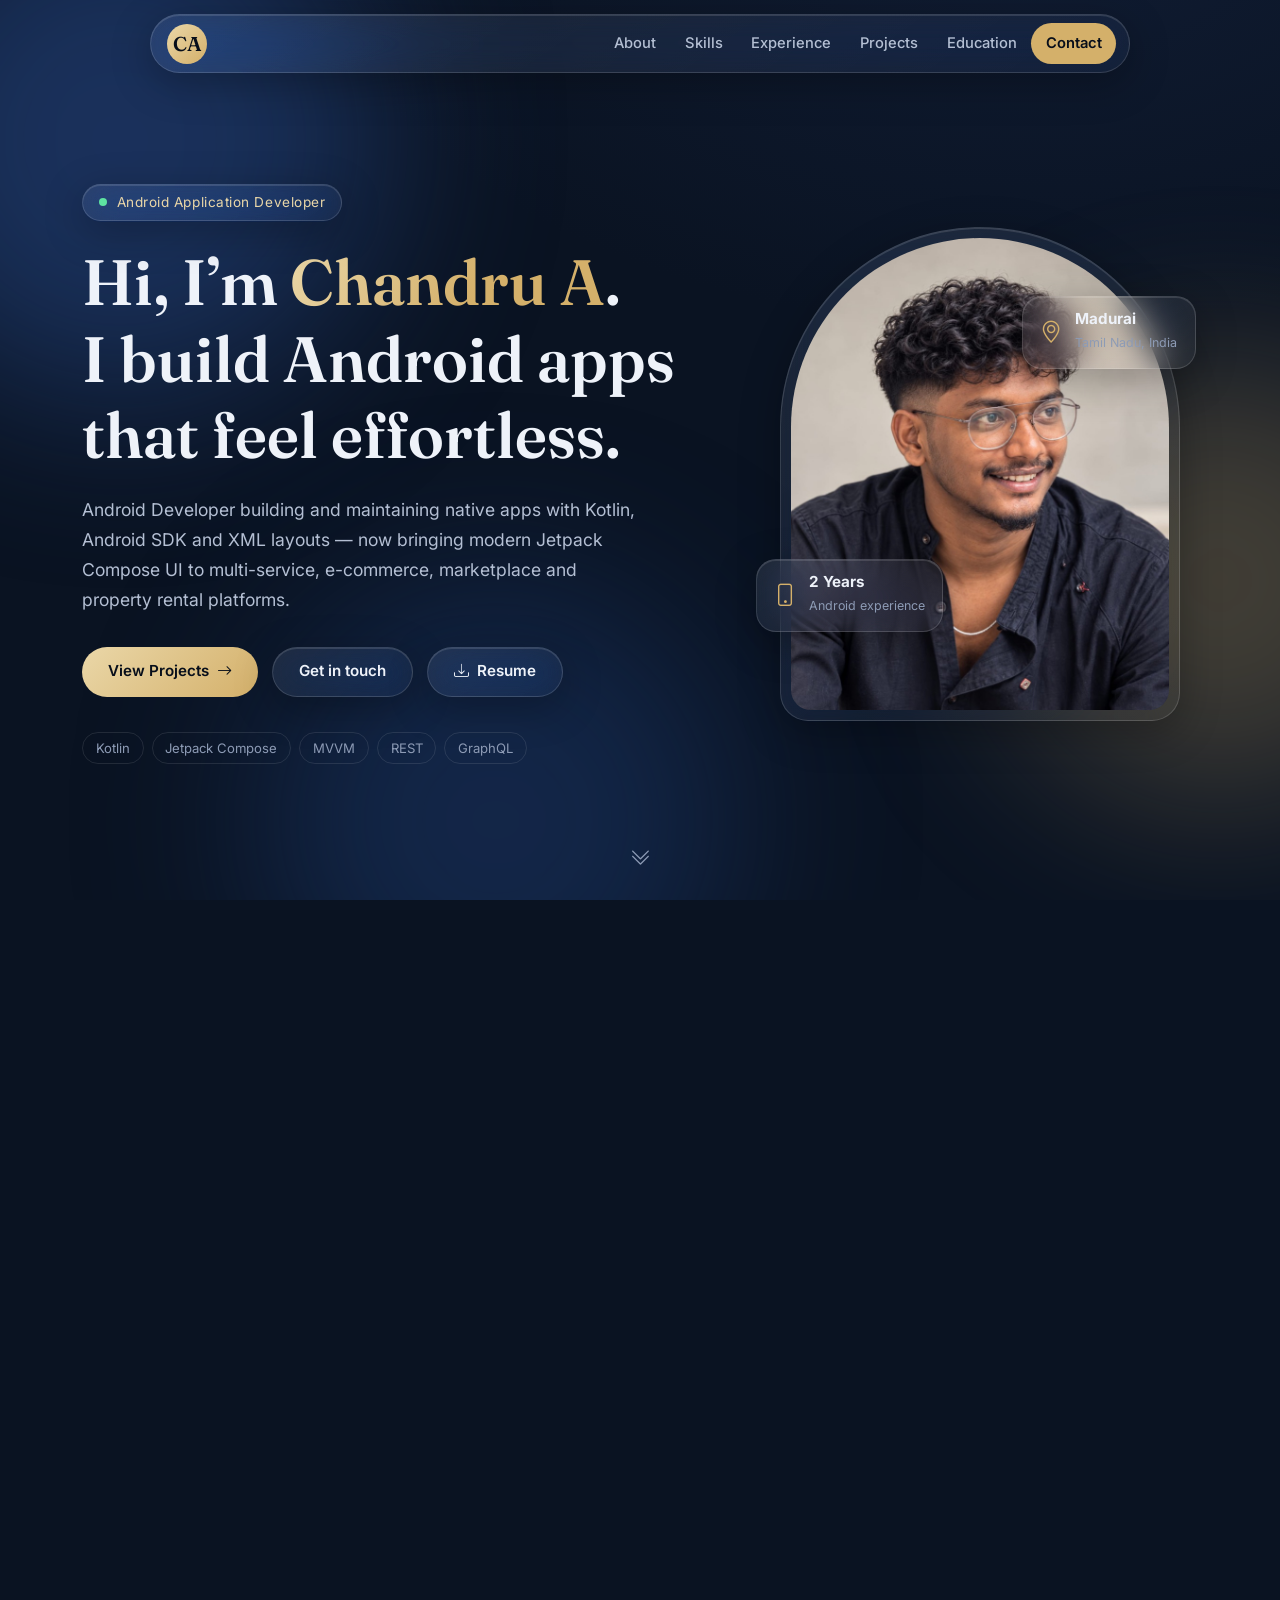
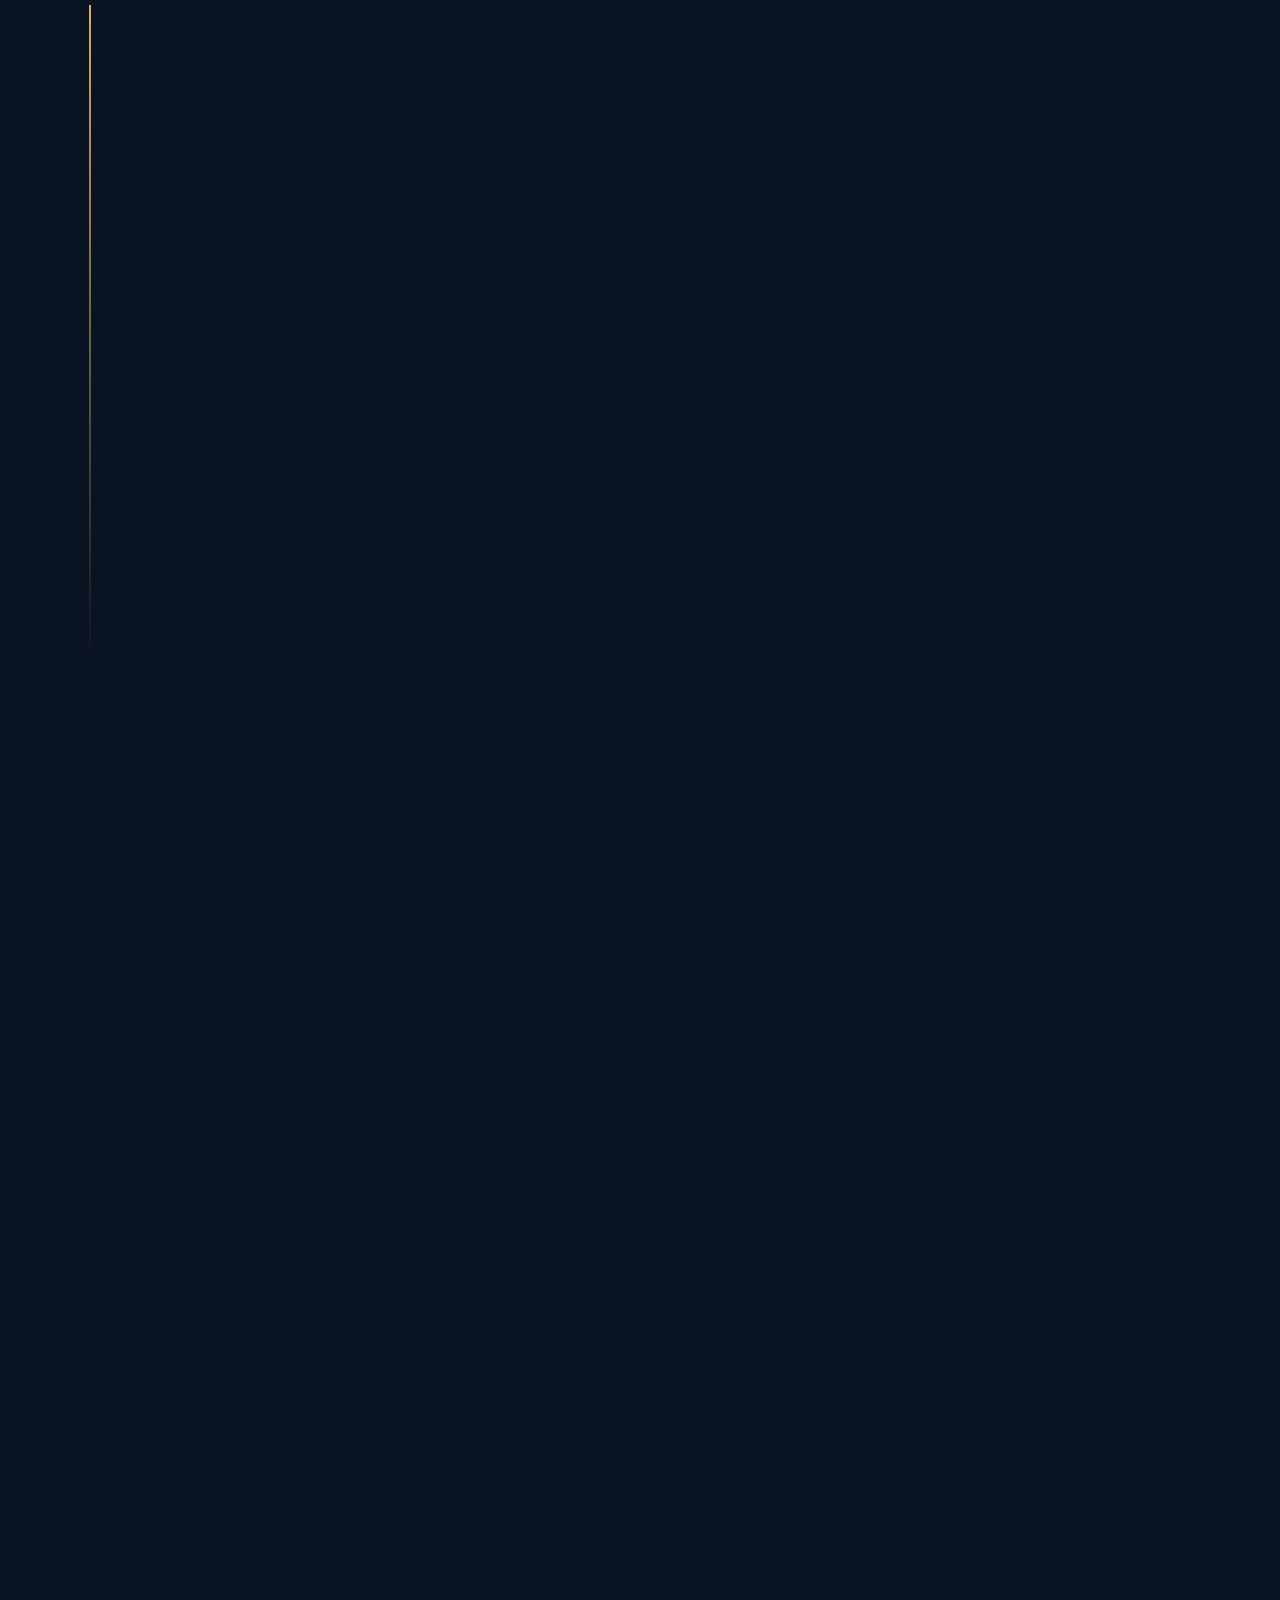
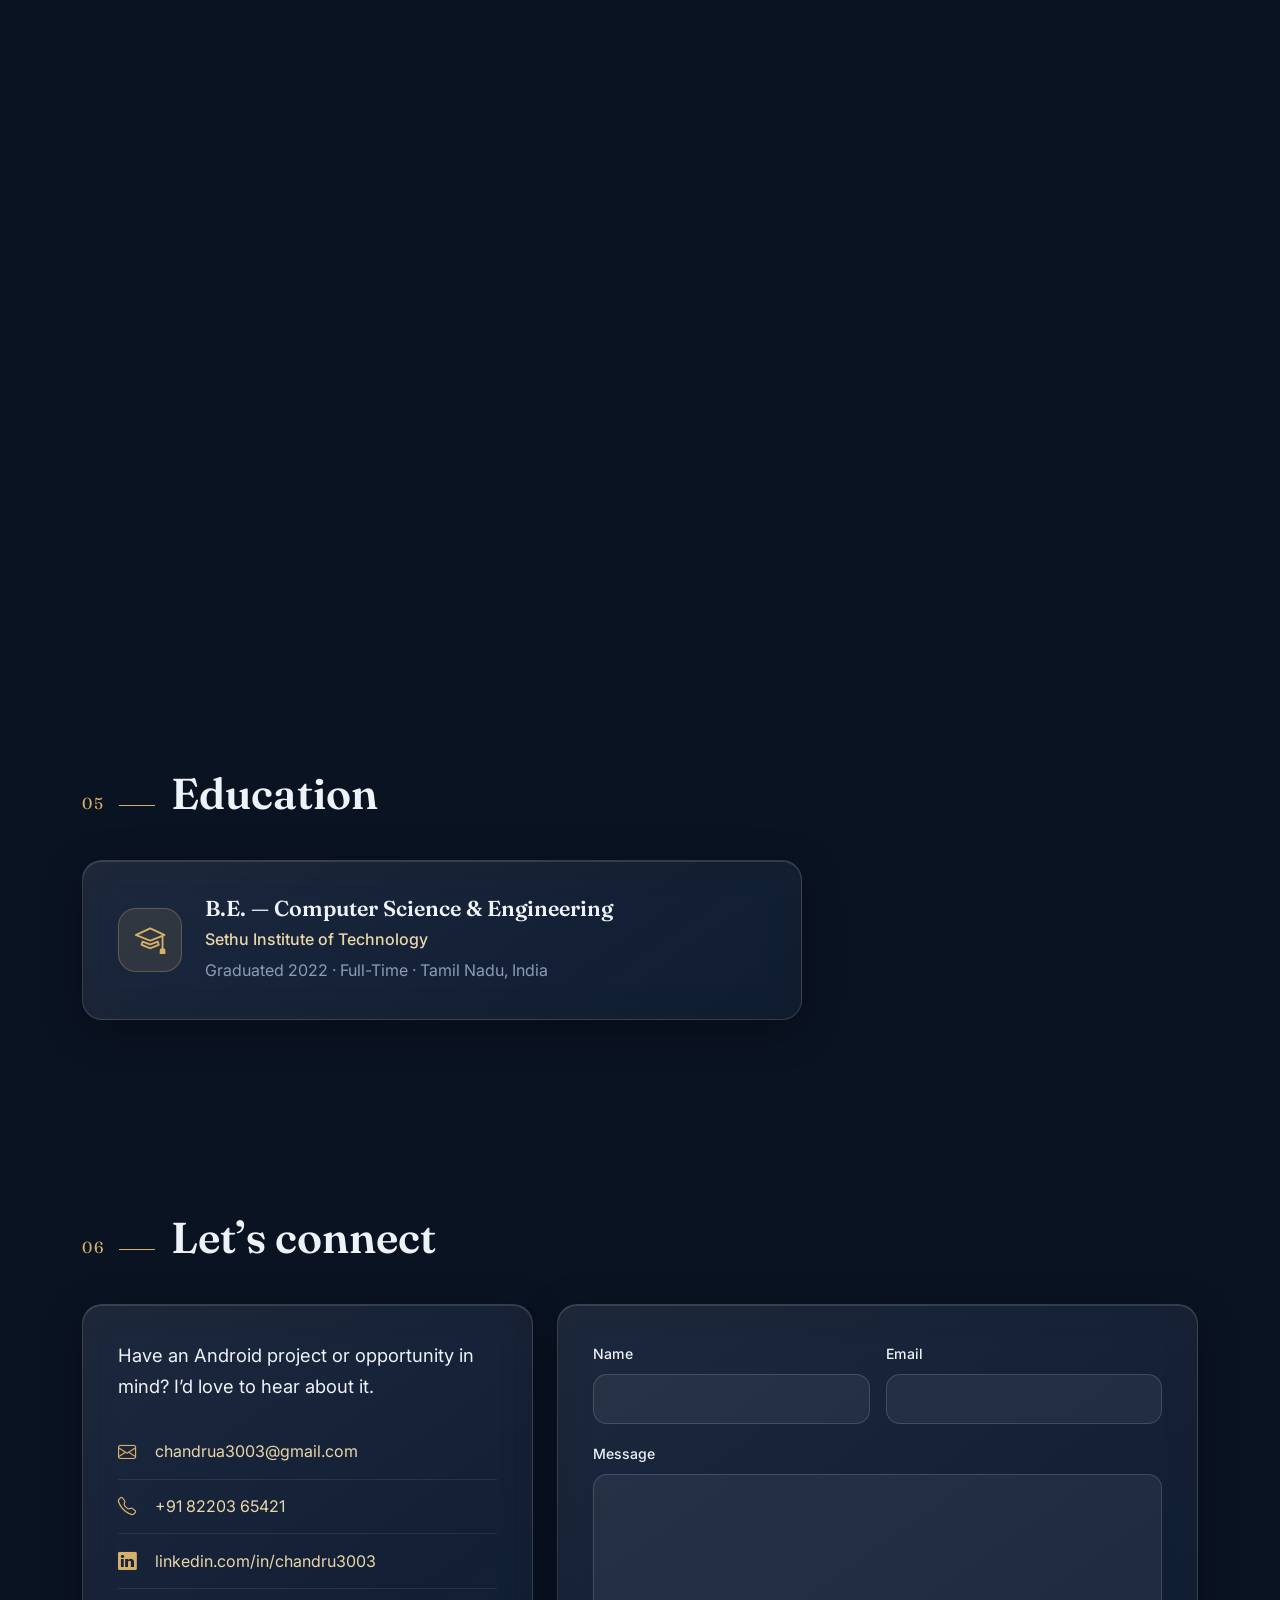
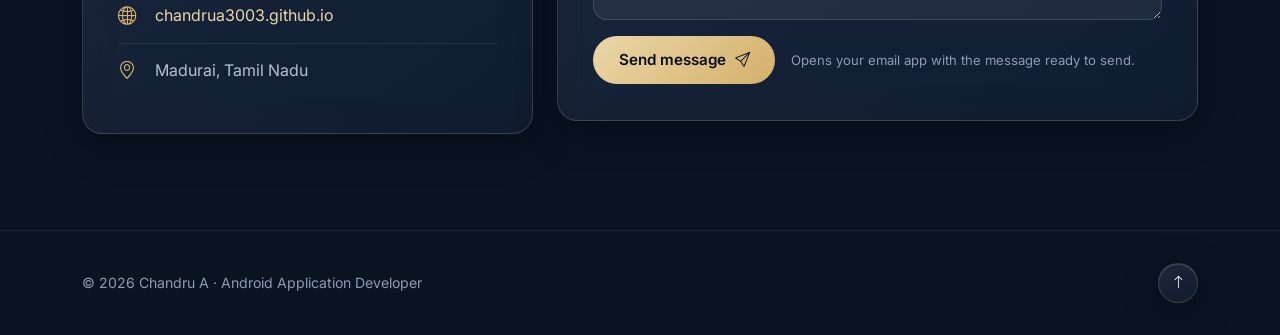
==== commit e04eb6e3: "RESUME updated" ====
--- a/index.html
+++ b/index.html
@@ -1,379 +1,462 @@
-<!DOCTYPE html>
+<!doctype html>
 <html lang="en">
 <head>
-  <meta charset="UTF-8">
-  <meta name="viewport" content="width=device-width, initial-scale=1.0">
-  <title>Chandru — Android Developer</title>
-  <meta name="description" content="Chandru — Android Developer specializing in Kotlin, MVVM, and clean architecture. 1.5+ years building commercial multi-service apps.">
+  <meta charset="utf-8">
+  <meta name="viewport" content="width=device-width, initial-scale=1">
+  <title>Chandru A — Android Application Developer</title>
+  <meta name="description" content="Portfolio of Chandru A, an Android Developer building native apps with Kotlin, Android SDK, XML and Jetpack Compose across multi-service, e-commerce, marketplace and rental platforms.">
+  <meta name="theme-color" content="#0a1322">
+  <script>document.documentElement.classList.add("is-loading")</script>
+  <noscript><style>#loader{display:none!important}</style></noscript>
+  <meta property="og:title" content="Chandru A — Android Application Developer">
+  <meta property="og:description" content="Kotlin • Java • Jetpack Compose • MVVM">
+  <meta property="og:image" content="assets/img/chandru.jpg">
+
   <link rel="preconnect" href="https://fonts.googleapis.com">
   <link rel="preconnect" href="https://fonts.gstatic.com" crossorigin>
-  <link href="https://fonts.googleapis.com/css2?family=Outfit:wght@500;600;700;800&family=Roboto:wght@300;400;500;700&display=swap" rel="stylesheet">
-  <link rel="stylesheet" href="style.css">
+  <link href="https://fonts.googleapis.com/css2?family=Fraunces:opsz,wght@9..144,500;9..144,600&family=Inter:wght@400;500;600&display=swap" rel="stylesheet">
+  <link href="https://cdn.jsdelivr.net/npm/bootstrap@5.3.3/dist/css/bootstrap.min.css" rel="stylesheet">
+  <link href="https://cdn.jsdelivr.net/npm/bootstrap-icons@1.11.3/font/bootstrap-icons.min.css" rel="stylesheet">
+  <link href="css/style.css" rel="stylesheet">
 </head>
 <body>
-
-<nav id="navbar">
-  <a href="#home" class="nav-logo">Chandru<span>.</span></a>
-  <ul class="nav-links">
-    <li><a href="#skills">Skills</a></li>
-    <li><a href="#experience">Experience</a></li>
-    <li><a href="#projects">Projects</a></li>
-    <li><a href="#contact">Contact</a></li>
-    <li><a href="resume.html" target="_blank" class="nav-resume">Resume</a></li>
-  </ul>
-  <button class="hamburger" id="hamburger" aria-label="Menu">
-    <span></span><span></span><span></span>
-  </button>
-</nav>
-
-<div class="mobile-menu" id="mobileMenu">
-  <a href="#skills">Skills</a>
-  <a href="#experience">Experience</a>
-  <a href="#projects">Projects</a>
-  <a href="#contact">Contact</a>
-  <a href="resume.html" target="_blank">Resume</a>
-</div>
-
-<section class="hero" id="home">
-  <div class="hero-bg-blob blob1"></div>
-  <div class="hero-bg-blob blob2"></div>
-
-  <div class="hero-content">
-    <span class="hero-badge"><span class="hero-badge-dot"></span> Available for full-time roles</span>
-    <h1 class="hero-name">Chandru</h1>
-    <p class="hero-title">Android Developer</p>
-    <p class="hero-role">
-      I build <strong>high-performance Android apps</strong> with Kotlin &amp; MVVM —
-      specializing in large-scale multi-service platforms, real-time systems, and clean architecture.
-    </p>
-    <div class="hero-cta">
-      <a href="#projects" class="btn-primary">View Projects</a>
-      <a href="#contact" class="btn-secondary">Get in Touch</a>
-      <a href="resume.html" download class="btn-ghost">↓ Download Resume</a>
-    </div>
-    <div class="hero-stats">
-      <div class="stat-item">
-        <div class="stat-num" data-exp-start="2024-09-01">1.5+</div>
-        <div class="stat-label">Years Experience</div>
-      </div>
-      <div class="stat-item">
-        <div class="stat-num">2+</div>
-        <div class="stat-label">Commercial Apps</div>
-      </div>
-      <div class="stat-item">
-        <div class="stat-num">6+</div>
-        <div class="stat-label">Service Modules</div>
-      </div>
-      <div class="stat-item">
-        <div class="stat-num">10+</div>
-        <div class="stat-label">Technologies</div>
-      </div>
+  <!-- Android loader -->
+  <div id="loader" class="loader" role="status" aria-live="polite" aria-label="Loading portfolio">
+    <div class="loader__card glass">
+      <div class="droid" aria-hidden="true">
+        <svg viewBox="0 0 120 130" width="150" height="163">
+          <g class="droid__ant droid__ant--l"><line x1="40" y1="30" x2="32" y2="14" /></g>
+          <g class="droid__ant droid__ant--r"><line x1="80" y1="30" x2="88" y2="14" /></g>
+          <g class="droid__body">
+            <path class="g" d="M24 56a36 36 0 0 1 72 0z" />
+            <circle class="e" cx="46" cy="42" r="3.6" /><circle class="e" cx="74" cy="42" r="3.6" />
+            <rect class="g" x="24" y="60" width="72" height="42" rx="8" />
+            <rect class="g droid__arm droid__arm--l" x="10" y="60" width="11" height="34" rx="5.5" />
+            <rect class="g droid__arm droid__arm--r" x="99" y="60" width="11" height="34" rx="5.5" />
+            <rect class="g" x="40" y="96" width="12" height="22" rx="6" />
+            <rect class="g" x="68" y="96" width="12" height="22" rx="6" />
+          </g>
+        </svg>
+        <span class="droid__shadow"></span>
+      </div>
+      <p class="loader__title">Chandru A <span>· Android Developer</span></p>
+      <div class="loader__bar"><span id="loaderFill"></span></div>
+      <div class="loader__meta"><code id="loaderLog">I/ActivityThread: Launching portfolio…</code><strong><span id="loaderPct">0</span>%</strong></div>
     </div>
   </div>
 
-  <div class="hero-device">
-    <div class="device-frame">
-      <div class="device-notch"></div>
-      <div class="device-side-btn vol-up"></div>
-      <div class="device-side-btn vol-dn"></div>
-      <div class="device-side-btn power"></div>
-      <div class="device-screen">
-        <div class="device-statusbar">
-          <span>9:41</span>
-          <span>⬤ 100%</span>
-        </div>
-        <div class="device-app-icon">🤖</div>
-        <div class="device-app-name">Chandru</div>
-        <div class="device-app-sub">Android Developer</div>
-        <div class="device-skill-tags">
-          <span class="device-tag">Kotlin</span>
-          <span class="device-tag">MVVM</span>
-          <span class="device-tag">Retrofit</span>
-          <span class="device-tag">Firebase</span>
-          <span class="device-tag">GraphQL</span>
-          <span class="device-tag">Hilt</span>
-        </div>
-        <div class="device-bars">
-          <div class="device-bar-label"><span>Kotlin</span><span>95%</span></div>
-          <div class="device-bar"><div class="device-bar-fill" style="width:95%"></div></div>
-          <div class="device-bar-label"><span>Java</span><span>80%</span></div>
-          <div class="device-bar"><div class="device-bar-fill" style="width:80%"></div></div>
-          <div class="device-bar-label"><span>MVVM</span><span>90%</span></div>
-          <div class="device-bar"><div class="device-bar-fill" style="width:90%"></div></div>
-        </div>
-      </div>
+  <a class="skip-link" href="#main">Skip to content</a>
+  <div class="scroll-progress" aria-hidden="true"></div>
+
+  <!-- Ambient background -->
+  <div class="ambient" aria-hidden="true">
+    <span class="orb orb--1"></span>
+    <span class="orb orb--2"></span>
+    <span class="orb orb--3"></span>
+  </div>
+
+  <!-- Navigation -->
+  <header class="site-header">
+    <nav class="navbar navbar-expand-lg glass nav-pill" aria-label="Primary">
+      <a class="navbar-brand" href="#home" aria-label="Chandru A — home">
+        <span class="brand-mark">CA</span>
+      </a>
+      <button class="navbar-toggler" type="button" data-bs-toggle="collapse" data-bs-target="#navMenu"
+              aria-controls="navMenu" aria-expanded="false" aria-label="Toggle navigation">
+        <i class="bi bi-list"></i>
+      </button>
+      <div class="collapse navbar-collapse" id="navMenu">
+        <ul class="navbar-nav ms-auto align-items-lg-center">
+          <li class="nav-item"><a class="nav-link" href="#about">About</a></li>
+          <li class="nav-item"><a class="nav-link" href="#skills">Skills</a></li>
+          <li class="nav-item"><a class="nav-link" href="#experience">Experience</a></li>
+          <li class="nav-item"><a class="nav-link" href="#projects">Projects</a></li>
+          <li class="nav-item"><a class="nav-link" href="#education">Education</a></li>
+          <li class="nav-item"><a class="nav-link nav-cta" href="#contact">Contact</a></li>
+        </ul>
+      </div>
+    </nav>
+  </header>
+
+  <main id="main">
+    <!-- Hero -->
+    <section id="home" class="hero">
+      <div class="container">
+        <div class="row align-items-center g-5">
+          <div class="col-lg-7 order-2 order-lg-1">
+            <p class="eyebrow reveal"><span class="dot"></span> Android Application Developer</p>
+            <h1 class="hero__title reveal" data-delay="1">Hi, I’m <span class="accent">Chandru&nbsp;A</span>.<br>I build Android apps that feel effortless.</h1>
+            <p class="hero__lead reveal" data-delay="2">
+              Android Developer building and maintaining native apps with Kotlin, Android SDK and XML layouts —
+              now bringing modern Jetpack Compose UI to multi-service, e-commerce, marketplace and property rental platforms.
+            </p>
+            <div class="hero__actions reveal" data-delay="3">
+              <a href="#projects" class="btn btn-gold">View Projects <i class="bi bi-arrow-right"></i></a>
+              <a href="#contact" class="btn btn-glass">Get in touch</a>
+              <a href="assets/Chandru_A_Resume.pdf" class="btn btn-glass" download><i class="bi bi-download"></i> Resume</a>
+            </div>
+            <ul class="hero__tech reveal" data-delay="4" aria-label="Core technologies">
+              <li>Kotlin</li><li>Jetpack Compose</li><li>MVVM</li><li>REST</li><li>GraphQL</li>
+            </ul>
+          </div>
+
+          <div class="col-lg-5 order-1 order-lg-2">
+            <div class="portrait reveal" data-delay="1">
+              <div class="portrait__frame">
+                <img src="assets/img/chandru.jpg" width="1000" height="1250" alt="Portrait of Chandru A, smiling, wearing glasses and a dark shirt" fetchpriority="high">
+              </div>
+              <div class="glass float-card float-card--a">
+                <i class="bi bi-phone"></i>
+                <div><strong>2 Years</strong><span>Android experience</span></div>
+              </div>
+              <div class="glass float-card float-card--b">
+                <i class="bi bi-geo-alt"></i>
+                <div><strong>Madurai</strong><span>Tamil Nadu, India</span></div>
+              </div>
+            </div>
+          </div>
+        </div>
+      </div>
+      <a href="#about" class="scroll-hint" aria-label="Scroll to About"><i class="bi bi-chevron-double-down"></i></a>
+    </section>
+
+    <!-- About -->
+    <section id="about" class="section">
+      <div class="container">
+        <div class="section-head reveal">
+          <span class="section-num">01</span>
+          <h2>About me</h2>
+        </div>
+        <div class="row g-4">
+          <div class="col-lg-7 reveal">
+            <div class="glass panel h-100">
+              <p class="lead-text">
+                I’m an Android Developer with experience developing and maintaining native Android applications using
+                Kotlin, Android SDK and XML layouts.
+              </p>
+              <p>
+                I’ve worked on REST API integration, application debugging and feature development across multi-service,
+                e-commerce, classified marketplace and property rental platforms.
+              </p>
+              <p class="mb-0">
+                I’m currently implementing modern Android UI with Jetpack Compose alongside existing XML-based interfaces —
+                skilled at troubleshooting application issues, integrating backend services, and enhancing functionality
+                and user experience.
+              </p>
+            </div>
+          </div>
+          <div class="col-lg-5">
+            <div class="row g-4">
+              <div class="col-6 reveal" data-delay="1">
+                <div class="glass stat"><span class="stat__num" data-count="2" data-suffix="+">2+</span><span class="stat__label">Years in Android</span></div>
+              </div>
+              <div class="col-6 reveal" data-delay="2">
+                <div class="glass stat"><span class="stat__num" data-count="4">4</span><span class="stat__label">Platforms worked on</span></div>
+              </div>
+              <div class="col-6 reveal" data-delay="3">
+                <div class="glass stat"><span class="stat__num">REST</span><span class="stat__label">&amp; GraphQL integration</span></div>
+              </div>
+              <div class="col-6 reveal" data-delay="4">
+                <div class="glass stat"><span class="stat__num">B.E.</span><span class="stat__label">Computer Science &amp; Engg.</span></div>
+              </div>
+            </div>
+          </div>
+        </div>
+      </div>
+    </section>
+
+    <!-- Skills -->
+    <section id="skills" class="section">
+      <div class="container">
+        <div class="section-head reveal">
+          <span class="section-num">02</span>
+          <h2>Technical skills</h2>
+        </div>
+        <div class="row g-4">
+          <div class="col-md-6 col-xl-4 reveal">
+            <article class="glass skill-card">
+              <h3><i class="bi bi-code-slash"></i> Programming Languages</h3>
+              <ul class="chips"><li>Kotlin</li><li>Java</li></ul>
+            </article>
+          </div>
+          <div class="col-md-6 col-xl-4 reveal" data-delay="1">
+            <article class="glass skill-card">
+              <h3><i class="bi bi-android2"></i> Android Platform</h3>
+              <ul class="chips"><li>Android SDK</li><li>Android Studio</li><li>Android Jetpack</li><li>Android Architecture Components</li></ul>
+            </article>
+          </div>
+          <div class="col-md-6 col-xl-4 reveal" data-delay="2">
+            <article class="glass skill-card">
+              <h3><i class="bi bi-brush"></i> UI Development</h3>
+              <ul class="chips"><li>Jetpack Compose</li><li>Material Design 3</li><li>XML Layouts</li><li>RecyclerView</li><li>ViewPager2</li><li>ConstraintLayout</li><li>Navigation Component</li></ul>
+            </article>
+          </div>
+          <div class="col-md-6 col-xl-4 reveal">
+            <article class="glass skill-card">
+              <h3><i class="bi bi-diagram-3"></i> Architecture Patterns</h3>
+              <ul class="chips"><li>MVVM</li><li>Repository Pattern</li><li>Dependency Injection</li></ul>
+            </article>
+          </div>
+          <div class="col-md-6 col-xl-4 reveal" data-delay="1">
+            <article class="glass skill-card">
+              <h3><i class="bi bi-layers"></i> Jetpack Components</h3>
+              <ul class="chips"><li>ViewModel</li><li>LiveData</li><li>StateFlow</li><li>SharedFlow</li><li>Kotlin Flow</li><li>WorkManager</li><li>Lifecycle</li><li>View Binding</li><li>Data Binding</li></ul>
+            </article>
+          </div>
+          <div class="col-md-6 col-xl-4 reveal" data-delay="2">
+            <article class="glass skill-card">
+              <h3><i class="bi bi-lightning-charge"></i> Asynchronous Programming</h3>
+              <ul class="chips"><li>Kotlin Coroutines</li><li>Structured Concurrency</li><li>Flow Operators</li></ul>
+            </article>
+          </div>
+          <div class="col-md-6 col-xl-4 reveal">
+            <article class="glass skill-card">
+              <h3><i class="bi bi-hdd-network"></i> Networking &amp; APIs</h3>
+              <ul class="chips"><li>Retrofit</li><li>OkHttp</li><li>REST APIs</li><li>JSON</li><li>Gson</li><li>Apollo GraphQL</li></ul>
+            </article>
+          </div>
+          <div class="col-md-6 col-xl-4 reveal" data-delay="1">
+            <article class="glass skill-card">
+              <h3><i class="bi bi-puzzle"></i> Dependency Injection</h3>
+              <ul class="chips"><li>Dagger 2</li><li>Hilt</li></ul>
+            </article>
+          </div>
+          <div class="col-md-6 col-xl-4 reveal" data-delay="2">
+            <article class="glass skill-card">
+              <h3><i class="bi bi-database"></i> Local Storage</h3>
+              <ul class="chips"><li>Room Database</li><li>SharedPreferences</li><li>DataStore</li></ul>
+            </article>
+          </div>
+          <div class="col-md-6 col-xl-4 reveal">
+            <article class="glass skill-card">
+              <h3><i class="bi bi-arrow-repeat"></i> Background Processing</h3>
+              <ul class="chips"><li>WorkManager</li><li>Coroutine Dispatchers</li><li>Background Tasks</li></ul>
+            </article>
+          </div>
+          <div class="col-md-6 col-xl-4 reveal" data-delay="1">
+            <article class="glass skill-card">
+              <h3><i class="bi bi-fire"></i> Firebase Services</h3>
+              <ul class="chips"><li>Firebase Cloud Messaging (FCM)</li><li>Firebase Crashlytics</li><li>Firebase Analytics</li></ul>
+            </article>
+          </div>
+          <div class="col-md-6 col-xl-4 reveal" data-delay="2">
+            <article class="glass skill-card">
+              <h3><i class="bi bi-plug"></i> Third-Party SDK Integration</h3>
+              <ul class="chips"><li>Google Sign-In</li><li>Payment Gateway SDKs</li><li>Agora SDK</li></ul>
+            </article>
+          </div>
+          <div class="col-md-6 reveal">
+            <article class="glass skill-card">
+              <h3><i class="bi bi-tools"></i> Build &amp; Development Tools</h3>
+              <ul class="chips"><li>Gradle</li><li>Android Debug Bridge (ADB)</li><li>Logcat</li><li>Git</li><li>GitHub</li></ul>
+            </article>
+          </div>
+          <div class="col-md-6 reveal" data-delay="1">
+            <article class="glass skill-card">
+              <h3><i class="bi bi-rocket-takeoff"></i> App Publishing &amp; Debugging</h3>
+              <ul class="chips"><li>Android App Bundles (AAB)</li><li>APK Generation</li><li>ProGuard/R8</li><li>Crash Analysis</li><li>Performance Optimization</li></ul>
+            </article>
+          </div>
+        </div>
+      </div>
+    </section>
+
+    <!-- Experience -->
+    <section id="experience" class="section">
+      <div class="container">
+        <div class="section-head reveal">
+          <span class="section-num">03</span>
+          <h2>Experience</h2>
+        </div>
+        <ol class="timeline">
+          <li class="timeline__item reveal">
+            <span class="timeline__dot" aria-hidden="true"></span>
+            <div class="glass panel">
+              <div class="timeline__top">
+                <div>
+                  <h3>Android Developer</h3>
+                  <p class="org">Trioangle Mind Technology · Madurai, India</p>
+                </div>
+                <span class="badge-date">Sep 2024 – Present · 2 Years</span>
+              </div>
+              <ul class="check-list">
+                <li>Develop and maintain native Android applications using Kotlin and Android SDK across multiple business domains.</li>
+                <li>Implement modern Android UI screens using Jetpack Compose in service-based projects while maintaining existing XML-based interfaces.</li>
+                <li>Build reusable UI components and implement interactive layouts using declarative UI principles.</li>
+                <li>Integrate REST APIs and GraphQL services to retrieve, process, and display dynamic application data.</li>
+                <li>Develop new features, enhance existing functionality, and resolve application defects.</li>
+                <li>Debug application crashes, API integration errors, and UI-related issues using Android Studio debugging tools.</li>
+                <li>Maintain existing codebases and improve application stability, functionality, and user experience.</li>
+                <li>Collaborate with backend developers and QA engineers to deliver features and resolve technical issues.</li>
+              </ul>
+            </div>
+          </li>
+          <li class="timeline__item reveal">
+            <span class="timeline__dot" aria-hidden="true"></span>
+            <div class="glass panel">
+              <div class="timeline__top">
+                <div>
+                  <h3>Associate Trainee Engineer (Network Support)</h3>
+                  <p class="org">CMS IT Services</p>
+                </div>
+                <span class="badge-date">Jan 2023 – Sep 2023</span>
+              </div>
+              <ul class="check-list">
+                <li>Monitored enterprise network infrastructure, managed Meraki devices, and handled Jira incident/SLA workflows.</li>
+              </ul>
+            </div>
+          </li>
+        </ol>
+      </div>
+    </section>
+
+    <!-- Projects -->
+    <section id="projects" class="section">
+      <div class="container">
+        <div class="section-head reveal">
+          <span class="section-num">04</span>
+          <h2>Project experience</h2>
+        </div>
+        <div class="row g-4">
+          <div class="col-lg-6 reveal">
+            <article class="glass project">
+              <div class="project__icon"><i class="bi bi-grid-1x2"></i></div>
+              <h3>GoferJek X</h3>
+              <p class="project__sub">Multi-Service Platform</p>
+              <ul class="check-list">
+                <li>Worked on Android applications for users, service providers, and store owners.</li>
+                <li>Developed and maintained features related to ride booking, delivery services, service requests, and order management.</li>
+                <li>Integrated REST APIs for booking workflows, trip management, order updates, and user account information.</li>
+                <li>Implemented UI enhancements, fixed application crashes, and resolved API integration issues.</li>
+              </ul>
+              <ul class="chips chips--sm"><li>Kotlin</li><li>Android SDK</li><li>XML</li><li>REST APIs</li></ul>
+              <div class="store-links"><a class="store-link" href="https://play.google.com/store/apps/details?id=com.jekall.user" target="_blank" rel="noopener"><i class="bi bi-google-play"></i> GoferJek X</a><a class="store-link" href="https://play.google.com/store/apps/details?id=com.jekall.driver" target="_blank" rel="noopener"><i class="bi bi-google-play"></i> GoferJek – Service Provider X</a><a class="store-link" href="https://play.google.com/store/apps/details?id=com.jekall.store" target="_blank" rel="noopener"><i class="bi bi-google-play"></i> GoferJek–Store Restaurant X</a></div>
+            </article>
+          </div>
+          <div class="col-lg-6 reveal" data-delay="1">
+            <article class="glass project">
+              <div class="project__icon"><i class="bi bi-cart3"></i></div>
+              <h3>Cliqbuy shop</h3>
+              <p class="project__sub">E-commerce Application</p>
+              <ul class="check-list">
+                <li>Developed and maintained Android features for an online shopping application.</li>
+                <li>Worked on product listings, product details, shopping cart, and order-related workflows.</li>
+                <li>Integrated REST APIs to retrieve product information and synchronize application data with backend services.</li>
+                <li>Resolved functional issues and enhanced application usability and reliability.</li>
+              </ul>
+              <ul class="chips chips--sm"><li>Kotlin</li><li>Android SDK</li><li>XML</li><li>REST APIs</li></ul>
+              <div class="store-links"><a class="store-link" href="https://play.google.com/store/apps/details?id=com.cliqbuyshop.app" target="_blank" rel="noopener"><i class="bi bi-google-play"></i> Cliqbuy shop</a></div>
+            </article>
+          </div>
+          <div class="col-lg-6 reveal">
+            <article class="glass project">
+              <div class="project__icon"><i class="bi bi-shop"></i></div>
+              <h3>Passup</h3>
+              <p class="project__sub">Classified Marketplace</p>
+              <ul class="check-list">
+                <li>Developed and maintained Android features for a marketplace that enables users to buy and sell products.</li>
+                <li>Implemented marketplace UI components and product listing-related workflows.</li>
+                <li>Integrated GraphQL APIs to retrieve and manage application data.</li>
+                <li>Fixed bugs and improved application functionality and user experience.</li>
+              </ul>
+              <ul class="chips chips--sm"><li>Kotlin</li><li>Android SDK</li><li>XML</li><li>Apollo GraphQL</li></ul>
+              <div class="store-links"><a class="store-link" href="https://play.google.com/store/apps/details?id=com.passupclass.android" target="_blank" rel="noopener"><i class="bi bi-google-play"></i> Passup</a></div>
+            </article>
+          </div>
+          <div class="col-lg-6 reveal" data-delay="1">
+            <article class="glass project">
+              <div class="project__icon"><i class="bi bi-house-door"></i></div>
+              <h3>Makent X</h3>
+              <p class="project__sub">Property Rental Platform</p>
+              <ul class="check-list">
+                <li>Developed and maintained Android features for a property rental and booking platform.</li>
+                <li>Worked on property listings, property details, search functionality, and booking-related workflows.</li>
+                <li>Integrated REST APIs for property information retrieval and backend communication.</li>
+                <li>Resolved application issues and enhanced UI functionality and application stability.</li>
+              </ul>
+              <ul class="chips chips--sm"><li>Kotlin</li><li>Android SDK</li><li>XML</li><li>REST APIs</li></ul>
+              <div class="store-links"><a class="store-link" href="https://play.google.com/store/apps/details?id=com.triominds.rentalmrooms" target="_blank" rel="noopener"><i class="bi bi-google-play"></i> Makent X</a></div>
+            </article>
+          </div>
+        </div>
+      </div>
+    </section>
+
+    <!-- Education -->
+    <section id="education" class="section">
+      <div class="container">
+        <div class="section-head reveal">
+          <span class="section-num">05</span>
+          <h2>Education</h2>
+        </div>
+        <div class="reveal">
+          <div class="glass panel edu">
+            <div class="edu__icon"><i class="bi bi-mortarboard"></i></div>
+            <div>
+              <h3>B.E. — Computer Science &amp; Engineering</h3>
+              <p class="org mb-1">Sethu Institute of Technology</p>
+              <p class="muted mb-0">Graduated 2022 · Full-Time · Tamil Nadu, India</p>
+            </div>
+          </div>
+        </div>
+      </div>
+    </section>
+
+    <!-- Contact -->
+    <section id="contact" class="section">
+      <div class="container">
+        <div class="section-head reveal">
+          <span class="section-num">06</span>
+          <h2>Let’s connect</h2>
+        </div>
+        <div class="row g-4">
+          <div class="col-lg-5 reveal">
+            <div class="glass panel h-100">
+              <p class="lead-text">Have an Android project or opportunity in mind? I’d love to hear about it.</p>
+              <ul class="contact-list">
+                <li><i class="bi bi-envelope"></i><a href="mailto:chandrua3003@gmail.com">chandrua3003@gmail.com</a></li>
+                <li><i class="bi bi-telephone"></i><a href="tel:+918220365421">+91 82203 65421</a></li>
+                <li><i class="bi bi-linkedin"></i><a href="https://linkedin.com/in/chandru3003" target="_blank" rel="noopener">linkedin.com/in/chandru3003</a></li>
+                <li><i class="bi bi-globe2"></i><a href="https://chandrua3003.github.io" target="_blank" rel="noopener">chandrua3003.github.io</a></li>
+                <li><i class="bi bi-geo-alt"></i><span>Madurai, Tamil Nadu</span></li>
+              </ul>
+            </div>
+          </div>
+          <div class="col-lg-7 reveal" data-delay="1">
+            <form class="glass panel contact-form" id="contactForm" novalidate>
+              <div class="row g-3">
+                <div class="col-md-6">
+                  <label for="name" class="form-label">Name</label>
+                  <input type="text" class="form-control" id="name" name="name" autocomplete="name" required>
+                </div>
+                <div class="col-md-6">
+                  <label for="email" class="form-label">Email</label>
+                  <input type="email" class="form-control" id="email" name="email" autocomplete="email" required>
+                </div>
+                <div class="col-12">
+                  <label for="message" class="form-label">Message</label>
+                  <textarea class="form-control" id="message" name="message" rows="5" required></textarea>
+                </div>
+                <div class="col-12 d-flex flex-wrap align-items-center gap-3">
+                  <button type="submit" class="btn btn-gold">Send message <i class="bi bi-send"></i></button>
+                  <span class="form-note" id="formNote" role="status" aria-live="polite">Opens your email app with the message ready to send.</span>
+                </div>
+              </div>
+            </form>
+          </div>
+        </div>
+      </div>
+    </section>
+  </main>
+
+  <footer class="site-footer">
+    <div class="container">
+      <p class="mb-0">© <span id="year">2026</span> Chandru A · Android Application Developer</p>
+      <a href="#home" class="to-top" aria-label="Back to top"><i class="bi bi-arrow-up"></i></a>
     </div>
-  </div>
-</section>
-
-<section id="skills">
-  <div class="section-header reveal">
-    <span class="section-num">01 — Skills</span>
-    <h2 class="section-title">Technical Skills</h2>
-    <p class="section-sub">A focused, production-ready Android toolkit.</p>
-  </div>
-  <div class="skills-grid">
-    <div class="skill-card reveal">
-      <span class="skill-card-icon">⚡</span>
-      <div class="skill-card-title">Languages</div>
-      <div class="skill-tags">
-        <span class="skill-tag">Kotlin</span>
-        <span class="skill-tag">Java</span>
-      </div>
-    </div>
-    <div class="skill-card reveal">
-      <span class="skill-card-icon">🎨</span>
-      <div class="skill-card-title">Android UI</div>
-      <div class="skill-tags">
-        <span class="skill-tag">XML Layouts</span>
-        <span class="skill-tag">ConstraintLayout</span>
-        <span class="skill-tag">RecyclerView</span>
-        <span class="skill-tag">ViewPager2</span>
-        <span class="skill-tag">Material Design</span>
-        <span class="skill-tag">Navigation Component</span>
-        <span class="skill-tag">Jetpack Compose</span>
-      </div>
-    </div>
-    <div class="skill-card reveal">
-      <span class="skill-card-icon">🏗️</span>
-      <div class="skill-card-title">Architecture</div>
-      <div class="skill-tags">
-        <span class="skill-tag">MVVM</span>
-        <span class="skill-tag">ViewModel</span>
-        <span class="skill-tag">LiveData</span>
-        <span class="skill-tag">Repository Pattern</span>
-        <span class="skill-tag">Clean Architecture</span>
-        <span class="skill-tag">Hilt / DI</span>
-        <span class="skill-tag">Coroutines</span>
-      </div>
-    </div>
-    <div class="skill-card reveal">
-      <span class="skill-card-icon">🌐</span>
-      <div class="skill-card-title">Networking &amp; Data</div>
-      <div class="skill-tags">
-        <span class="skill-tag">Retrofit</span>
-        <span class="skill-tag">OkHttp</span>
-        <span class="skill-tag">REST API</span>
-        <span class="skill-tag">GraphQL</span>
-        <span class="skill-tag">Apollo Client</span>
-        <span class="skill-tag">Room DB</span>
-        <span class="skill-tag">GSON</span>
-      </div>
-    </div>
-    <div class="skill-card reveal">
-      <span class="skill-card-icon">🔥</span>
-      <div class="skill-card-title">Firebase &amp; SDKs</div>
-      <div class="skill-tags">
-        <span class="skill-tag">FCM Push Notifications</span>
-        <span class="skill-tag">Firebase Realtime DB</span>
-        <span class="skill-tag">Google Maps SDK</span>
-        <span class="skill-tag">Location Services</span>
-        <span class="skill-tag">Sinch SDK</span>
-      </div>
-    </div>
-    <div class="skill-card reveal">
-      <span class="skill-card-icon">🛠️</span>
-      <div class="skill-card-title">Tools &amp; Methods</div>
-      <div class="skill-tags">
-        <span class="skill-tag">Git / GitHub</span>
-        <span class="skill-tag">GitHub Actions</span>
-        <span class="skill-tag">Agile / Scrum</span>
-        <span class="skill-tag">Jira</span>
-        <span class="skill-tag">Postman</span>
-        <span class="skill-tag">Gradle</span>
-        <span class="skill-tag">Firebase Console</span>
-      </div>
-    </div>
-  </div>
-</section>
-
-<section id="experience">
-  <div class="section-header reveal">
-    <span class="section-num">02 — Experience</span>
-    <h2 class="section-title">Experience</h2>
-    <p class="section-sub">Where I've shipped real products for real users.</p>
-  </div>
-  <div class="exp-timeline">
-    <div class="exp-item">
-      <div class="exp-dot"></div>
-      <div class="exp-card">
-        <div class="exp-meta">
-          <span class="exp-company">Trioangle Mind Technology</span>
-          <span class="exp-period">Sep 2024 – Present</span>
-        </div>
-        <div class="exp-role">Android Application Developer · Madurai, India</div>
-        <ul class="exp-bullets">
-          <li>Engineered responsive UIs using Kotlin, XML, ConstraintLayout, RecyclerView, and Material Design components.</li>
-          <li>Implemented Room DB for structured local data caching, enabling seamless offline workflows.</li>
-          <li>Designed multi-screen navigation using Jetpack Navigation Component with strict lifecycle management.</li>
-          <li>Consumed backend microservices via Retrofit and GraphQL (Apollo Client) for low-latency data updates.</li>
-          <li>Integrated Google Maps SDK for live map tracking, custom markers, and route overlays.</li>
-          <li>Configured FCM for real-time push notifications and engineered encrypted voice calls via Sinch SDK.</li>
-          <li>Maintained Git workflows, feature-branch strategies, and CI pipelines via GitHub Actions.</li>
-        </ul>
-      </div>
-    </div>
-    <div class="exp-item">
-      <div class="exp-dot muted"></div>
-      <div class="exp-card">
-        <div class="exp-meta">
-          <span class="exp-company">CMS IT Services</span>
-          <span class="exp-period">Jan 2023 – Sep 2023</span>
-        </div>
-        <div class="exp-role">Associate Trainee Engineer (Network Support) · 9 Months</div>
-        <ul class="exp-bullets">
-          <li>Monitored critical network infrastructure using INMS tools to maximize enterprise service uptime.</li>
-          <li>Administered cloud-managed switches and access points via the Meraki Dashboard.</li>
-          <li>Managed network incident tickets and SLAs through corporate Jira workflows.</li>
-        </ul>
-      </div>
-    </div>
-  </div>
-</section>
-
-<section id="projects">
-  <div class="section-header reveal">
-    <span class="section-num">03 — Projects</span>
-    <h2 class="section-title">Key Projects</h2>
-    <p class="section-sub">Commercial apps used by real customers.</p>
-  </div>
-  <div class="projects-grid">
-    <div class="project-card reveal">
-      <div class="project-badge">Commercial Product</div>
-      <div class="project-title">GoferJek</div>
-      <div class="project-subtitle">Multi-Service On-Demand Platform</div>
-      <p class="project-desc">A multi-service ecosystem hosting 6 independent service verticals inside a single modular architecture — from ride-hailing to home services, all unified.</p>
-      <div class="project-features">
-        <div class="project-feature">
-          <div class="project-feature-dot"></div>
-          <span><strong>Gofer &amp; Tow:</strong> Real-time ride-hailing UI with live driver mapping and dynamic fare calculation.</span>
-        </div>
-        <div class="project-feature">
-          <div class="project-feature-dot"></div>
-          <span><strong>Delivery All:</strong> Multi-restaurant catalog, shopping cart, and live route delivery tracking.</span>
-        </div>
-        <div class="project-feature">
-          <div class="project-feature-dot"></div>
-          <span><strong>Handy &amp; Laundry:</strong> Home-services scheduling, provider directories, and booking workflows.</span>
-        </div>
-        <div class="project-feature">
-          <div class="project-feature-dot"></div>
-          <span>Unified bottom navigation, central notification center, and shared digital wallet UI.</span>
-        </div>
-      </div>
-      <div class="project-tech">
-        <span class="tech-chip">Kotlin</span>
-        <span class="tech-chip">Java</span>
-        <span class="tech-chip">MVVM</span>
-        <span class="tech-chip">Room DB</span>
-        <span class="tech-chip">Retrofit</span>
-        <span class="tech-chip">Google Maps SDK</span>
-        <span class="tech-chip">FCM</span>
-        <span class="tech-chip">Sinch SDK</span>
-      </div>
-    </div>
-
-    <div class="project-card reveal">
-      <div class="project-badge">Commercial Product</div>
-      <div class="project-title">PassUp</div>
-      <div class="project-subtitle">Peer-to-Peer Marketplace App</div>
-      <p class="project-desc">A classified marketplace with real-time negotiation, advanced product search, and live messaging — powered by GraphQL for optimized data fetching.</p>
-      <div class="project-features">
-        <div class="project-feature">
-          <div class="project-feature-dot"></div>
-          <span>GraphQL (Apollo Client) for highly selective, optimized attribute data fetching.</span>
-        </div>
-        <div class="project-feature">
-          <div class="project-feature-dot"></div>
-          <span>Multi-image upload system with category filters and text autocomplete search.</span>
-        </div>
-        <div class="project-feature">
-          <div class="project-feature-dot"></div>
-          <span>Real-time negotiation chat backed by Firebase Realtime Database for live messaging.</span>
-        </div>
-        <div class="project-feature">
-          <div class="project-feature-dot"></div>
-          <span>Dynamic seller profiles with feedback tracking and transaction history.</span>
-        </div>
-      </div>
-      <div class="project-tech">
-        <span class="tech-chip">Kotlin</span>
-        <span class="tech-chip">MVVM</span>
-        <span class="tech-chip">GraphQL</span>
-        <span class="tech-chip">Apollo Client</span>
-        <span class="tech-chip">Firebase Realtime DB</span>
-        <span class="tech-chip">Google Maps SDK</span>
-      </div>
-    </div>
-  </div>
-</section>
-
-<section id="contact">
-  <div class="contact-inner">
-    <div class="about-col">
-      <div class="section-header reveal">
-        <span class="section-num">04 — About</span>
-        <h2 class="section-title">About Me</h2>
-      </div>
-      <p class="about-text">
-        I'm an Android developer passionate about building <strong>real products that solve real problems</strong>. Currently at Trioangle Mind Technology, I've shipped commercial apps used by real users — from multi-city ride-hailing to peer-to-peer marketplaces.
-      </p>
-      <p class="about-text">
-        I work best at the intersection of <strong>clean architecture and polished UI</strong>, and I'm actively targeting Android developer roles in <strong>Chennai and Bangalore</strong>.
-      </p>
-      <div class="about-highlights reveal">
-        <div class="highlight-item">
-          <div class="highlight-key">Location</div>
-          <div class="highlight-val">Tamil Nadu, India</div>
-        </div>
-        <div class="highlight-item">
-          <div class="highlight-key">Available For</div>
-          <div class="highlight-val">Full-time · On-site / Hybrid</div>
-        </div>
-        <div class="highlight-item">
-          <div class="highlight-key">Target Cities</div>
-          <div class="highlight-val">Chennai · Bangalore</div>
-        </div>
-        <div class="highlight-item">
-          <div class="highlight-key">Education</div>
-          <div class="highlight-val">B.E. CSE · Sethu Institute, 2022</div>
-        </div>
-      </div>
-    </div>
-
-    <div class="reveal">
-      <div class="contact-card">
-        <div class="contact-title">Let's Connect</div>
-        <p class="contact-sub">Open to Android Developer opportunities. Let's build something great together.</p>
-        <div class="contact-links">
-          <a href="mailto:chandrua3003@gmail.com" class="contact-link">
-            <span class="contact-link-icon">✉️</span>
-            <span>chandrua3003@gmail.com</span>
-          </a>
-          <a href="tel:+918220365421" class="contact-link">
-            <span class="contact-link-icon">📱</span>
-            <span>+91 82203 65421</span>
-          </a>
-          <a href="https://www.linkedin.com/in/chandru3003" target="_blank" class="contact-link">
-            <span class="contact-link-icon">💼</span>
-            <span>linkedin.com/in/chandru3003</span>
-          </a>
-          <a href="https://chandrua3003.github.io/chandru-a.github.io/" target="_blank" class="contact-link">
-            <span class="contact-link-icon">🌐</span>
-            <span>chandrua3003.github.io</span>
-          </a>
-        </div>
-        <a href="Chandru_A_Resume.pdf" download class="btn-primary contact-resume-btn">↓ Download Resume</a>
-      </div>
-    </div>
-  </div>
-</section>
-
-<footer>
-  <span class="footer-copy">© 2026 Chandru · Android Developer</span>
-  <span class="footer-status"><span class="status-dot"></span>Open to opportunities</span>
-</footer>
-
-<script src="script.js"></script>
+  </footer>
+
+  <script src="https://cdn.jsdelivr.net/npm/bootstrap@5.3.3/dist/js/bootstrap.bundle.min.js" defer></script>
+  <script src="js/main.js" defer></script>
 </body>
 </html>
--- a/css/style.css
+++ b/css/style.css
@@ -0,0 +1 @@
+﻿:root{color-scheme:dark;--bg: #0a1322;--bg2: #101c33;--bg2-rgb: 16, 28, 51;--ink: #eef2f9;--text: #b4bfd3;--muted: #8d9bb5;--accent: #d4b06a;--accent-soft: #ead7a8;--accent-rgb: 212, 176, 106;--btn-1: #ead7a8;--btn-2: #d4b06a;--on-accent: #070e1a;--steel: #5f86c9;--tint-rgb: 255, 255, 255;--glass-1: rgba(255, 255, 255, .09);--glass-2: rgba(255, 255, 255, .04);--glass-border: rgba(255, 255, 255, .14);--glass-shadow: 0 10px 40px rgba(0, 0, 0, .28), inset 0 1px 0 rgba(255, 255, 255, .12);--dot: #5ee3a1;--orb1: #2a4f94;--orb2: rgba(212, 176, 106, .55);--orb3: #1c3a6e;--orb-op: .5}.is-loading{overflow:hidden}.loader{position:fixed;inset:0;z-index:3000;display:grid;place-items:center;padding:1rem;background:radial-gradient(900px 600px at 50% 40%, #14264a, var(--bg) 70%);transition:opacity .6s cubic-bezier(0.22, 0.8, 0.24, 1),visibility .6s,transform .6s cubic-bezier(0.22, 0.8, 0.24, 1)}.loader::before,.loader::after{content:"";position:absolute;border-radius:50%;filter:blur(90px);opacity:.35;animation:drift 10s ease-in-out infinite alternate}.loader::before{width:380px;height:380px;background:rgba(61,220,132,.5);top:8%;left:10%}.loader::after{width:340px;height:340px;background:var(--orb1);bottom:6%;right:8%;animation-delay:-5s}.loader.is-done{opacity:0;visibility:hidden;transform:scale(1.04);pointer-events:none}.loader__card{position:relative;width:min(380px,100%);padding:2rem 1.8rem 1.6rem;text-align:center;border-radius:28px;animation:card-in .8s cubic-bezier(0.22, 0.8, 0.24, 1) both}.loader__title{font-family:"Fraunces",Georgia,serif;color:var(--ink);font-size:1.25rem;margin:.4rem 0 1.3rem}.loader__title span{color:var(--muted);font-size:.9rem;font-family:"Inter",system-ui,-apple-system,"Segoe UI",sans-serif}.loader__bar{height:8px;border-radius:99px;background:rgba(var(--tint-rgb), 0.12);overflow:hidden}.loader__bar span{display:block;height:100%;transform-origin:left;transform:scaleX(0);border-radius:inherit;position:relative;background:linear-gradient(90deg, #3ddc84, var(--accent-soft))}.loader__bar span::after{content:"";position:absolute;inset:0;background:linear-gradient(100deg, transparent 30%, rgba(255, 255, 255, 0.55) 50%, transparent 70%);animation:shine 1.2s linear infinite}.loader__meta{display:flex;justify-content:space-between;gap:.8rem;margin-top:.8rem;font-size:.78rem;color:var(--muted);text-align:left}.loader__meta code{color:#3ddc84;font-size:.76rem;white-space:nowrap;overflow:hidden;text-overflow:ellipsis}.loader__meta strong{color:var(--ink);font-variant-numeric:tabular-nums}@keyframes card-in{from{opacity:0;transform:translateY(24px) scale(0.96)}}@keyframes shine{from{transform:translateX(-100%)}to{transform:translateX(100%)}}.droid{position:relative;width:150px;margin:0 auto;display:grid;justify-items:center}.droid svg{overflow:visible;animation:hop 1.4s ease-in-out infinite}.droid .g{fill:#3ddc84}.droid .e{fill:#0a1322;animation:blink 3.2s infinite;transform-box:fill-box;transform-origin:center}.droid line{stroke:#3ddc84;stroke-width:3.5;stroke-linecap:round}.droid__ant{transform-box:view-box}.droid__ant--l{transform-origin:40px 30px;animation:ant-l 1.4s ease-in-out infinite}.droid__ant--r{transform-origin:80px 30px;animation:ant-r 1.4s ease-in-out infinite}.droid__arm{transform-box:fill-box}.droid__arm--l{transform-origin:50% 8%;animation:wave-l 1.4s ease-in-out infinite}.droid__arm--r{transform-origin:50% 8%;animation:wave-r 1.4s ease-in-out infinite}.droid__shadow{width:80px;height:10px;border-radius:50%;background:rgba(0,0,0,.4);filter:blur(4px);margin-top:-2px;animation:shadow 1.4s ease-in-out infinite}@keyframes hop{0%,100%{transform:translateY(0)}40%{transform:translateY(-16px)}60%{transform:translateY(-16px)}}@keyframes shadow{0%,100%{transform:scale(1);opacity:.6}50%{transform:scale(0.7);opacity:.3}}@keyframes blink{0%,92%,100%{transform:scaleY(1)}96%{transform:scaleY(0.1)}}@keyframes ant-l{50%{transform:rotate(-18deg)}}@keyframes ant-r{50%{transform:rotate(18deg)}}@keyframes wave-l{50%{transform:rotate(28deg)}}@keyframes wave-r{50%{transform:rotate(-28deg)}}@media(prefers-reduced-motion: reduce){.loader{transition:none}}html{scroll-behavior:smooth;scroll-padding-top:90px}body{font-family:"Inter",system-ui,-apple-system,"Segoe UI",sans-serif;color:var(--text);background:var(--bg);line-height:1.7;overflow-x:hidden;-webkit-font-smoothing:antialiased}h1,h2,h3{font-family:"Fraunces",Georgia,serif;color:var(--ink);font-weight:600;line-height:1.2}a{color:var(--accent-soft);text-decoration:none;transition:color .25s}a:hover{color:var(--accent)}img{max-width:100%;height:auto}::selection{background:rgba(var(--accent-rgb), 0.35);color:#fff}:focus-visible{outline:2px solid var(--accent);outline-offset:3px;border-radius:6px}.skip-link{position:fixed;left:12px;top:-60px;z-index:2000;background:var(--btn-2);color:var(--on-accent);padding:.6rem 1rem;border-radius:10px;font-weight:600}.skip-link:focus{top:12px;color:var(--on-accent)}.scroll-progress{position:fixed;inset:0 auto auto 0;height:3px;width:100%;z-index:1100;background:linear-gradient(90deg, var(--steel), var(--accent));transform-origin:left;transform:scaleX(0)}.ambient{position:fixed;inset:0;z-index:-1;overflow:hidden;background:radial-gradient(1200px 700px at 80% -10%, var(--bg2), transparent 60%),var(--bg)}.orb{position:absolute;border-radius:50%;filter:blur(90px);opacity:var(--orb-op);will-change:transform;animation:drift 24s ease-in-out infinite alternate}.orb--1{width:520px;height:520px;background:var(--orb1);top:-120px;left:-140px}.orb--2{width:440px;height:440px;background:var(--orb2);top:40%;right:-160px;animation-delay:-8s}.orb--3{width:480px;height:480px;background:var(--orb3);bottom:-160px;left:20%;animation-delay:-14s}@keyframes drift{to{transform:translate3d(60px, 40px, 0) scale(1.12)}}.glass{background:linear-gradient(145deg, var(--glass-1), var(--glass-2));border:1px solid var(--glass-border);-webkit-backdrop-filter:blur(18px) saturate(150%);backdrop-filter:blur(18px) saturate(150%);box-shadow:var(--glass-shadow);border-radius:20px}@supports not ((backdrop-filter: blur(1px)) or (-webkit-backdrop-filter: blur(1px))){.glass{background:rgba(var(--bg2-rgb), 0.92)}}.site-header{position:fixed;inset:14px 0 auto 0;z-index:1050;padding:0 16px}.nav-pill{max-width:980px;margin:0 auto;padding:.5rem .8rem .5rem 1rem;border-radius:999px}.nav-pill .navbar-brand{padding:0;margin:0}.nav-pill .nav-link{color:var(--text);font-size:.92rem;font-weight:500;padding:.5rem .9rem !important;border-radius:999px;transition:color .25s,background .25s}.nav-pill .nav-link:hover,.nav-pill .nav-link.active{color:var(--ink);background:rgba(var(--tint-rgb), 0.09)}.nav-pill .nav-cta{background:var(--btn-2);color:var(--on-accent) !important;font-weight:600}.nav-pill .nav-cta:hover,.nav-pill .nav-cta.active{background:var(--btn-1)}.nav-pill .navbar-toggler{border:0;color:var(--ink);font-size:1.6rem;padding:0 .4rem}.nav-pill .navbar-toggler:focus{box-shadow:none}.brand-mark{display:grid;place-items:center;width:40px;height:40px;border-radius:50%;font-family:"Fraunces",Georgia,serif;font-weight:600;color:var(--on-accent);background:linear-gradient(135deg, var(--btn-1), var(--btn-2))}@media(max-width: 991.98px){.nav-pill{border-radius:26px;flex-wrap:wrap}.nav-pill .navbar-collapse{padding:.5rem 0 .7rem}}.section{padding:6rem 0;position:relative}.section-head{display:flex;align-items:baseline;gap:1rem;margin-bottom:2.5rem}.section-head h2{font-size:clamp(1.9rem,4vw,2.7rem);margin:0}.section-num{font-family:"Fraunces",Georgia,serif;color:var(--accent);font-size:1rem;letter-spacing:.15em}.section-num::after{content:"";display:inline-block;width:36px;height:1px;background:var(--accent);margin-left:.8rem;vertical-align:middle}.panel{padding:clamp(1.4rem,3vw,2.2rem)}.lead-text{color:var(--ink);font-size:1.15rem}.muted{color:var(--muted)}.org{color:var(--accent-soft);margin:0;font-weight:500}.btn{border-radius:999px;padding:.8rem 1.6rem;font-weight:600;font-size:.95rem;transition:transform .3s cubic-bezier(0.22, 0.8, 0.24, 1),box-shadow .3s,background .3s;display:inline-flex;align-items:center;gap:.55rem}.btn i{transition:transform .3s cubic-bezier(0.22, 0.8, 0.24, 1)}.btn:hover i{transform:translateX(4px)}.btn-gold{background:linear-gradient(135deg, var(--btn-1), var(--btn-2));color:var(--on-accent);border:0}.btn-gold:hover{color:var(--on-accent);transform:translateY(-3px);box-shadow:0 12px 30px rgba(var(--accent-rgb), 0.35)}.btn-glass{background:linear-gradient(145deg, var(--glass-1), var(--glass-2));border:1px solid var(--glass-border);-webkit-backdrop-filter:blur(18px) saturate(150%);backdrop-filter:blur(18px) saturate(150%);box-shadow:var(--glass-shadow);color:var(--ink);border-radius:999px}.btn-glass:hover{color:var(--ink);transform:translateY(-3px);background:rgba(var(--tint-rgb), 0.12)}.hero{min-height:100vh;display:flex;align-items:center;padding:8rem 0 5rem;position:relative}.eyebrow{display:inline-flex;align-items:center;gap:.6rem;padding:.4rem 1rem;border-radius:999px;background:linear-gradient(145deg, var(--glass-1), var(--glass-2));border:1px solid var(--glass-border);-webkit-backdrop-filter:blur(18px) saturate(150%);backdrop-filter:blur(18px) saturate(150%);box-shadow:var(--glass-shadow);font-size:.85rem;color:var(--accent-soft);letter-spacing:.04em;margin-bottom:1.4rem}.eyebrow .dot{width:8px;height:8px;border-radius:50%;background:var(--dot);box-shadow:0 0 0 0 rgba(var(--accent-rgb), 0.5);animation:pulse 2.2s infinite}@keyframes pulse{70%{box-shadow:0 0 0 10px rgba(var(--accent-rgb), 0)}100%{box-shadow:0 0 0 0 rgba(var(--accent-rgb), 0)}}.hero__title{font-size:clamp(2.2rem,5.2vw,4rem);margin-bottom:1.3rem}.accent{background:linear-gradient(120deg, var(--accent-soft), var(--accent) 60%);-webkit-background-clip:text;background-clip:text;color:rgba(0,0,0,0)}.hero__lead{font-size:1.1rem;max-width:560px;margin-bottom:2rem}.hero__actions{display:flex;flex-wrap:wrap;gap:.9rem;margin-bottom:2.2rem}.hero__tech{list-style:none;padding:0;margin:0;display:flex;flex-wrap:wrap;gap:.5rem}.hero__tech li{font-size:.82rem;color:var(--muted);padding:.25rem .8rem;border:1px solid rgba(var(--tint-rgb), 0.1);border-radius:999px}.portrait{position:relative;max-width:400px;margin:0 auto}.portrait__frame{padding:10px;border-radius:200px 200px 28px 28px;background:linear-gradient(145deg, var(--glass-1), var(--glass-2));border:1px solid var(--glass-border);-webkit-backdrop-filter:blur(18px) saturate(150%);backdrop-filter:blur(18px) saturate(150%);box-shadow:var(--glass-shadow)}.portrait__frame img{display:block;width:100%;aspect-ratio:4/5;object-fit:cover;object-position:50% 18%;border-radius:190px 190px 20px 20px}.float-card{position:absolute;display:flex;align-items:center;gap:.8rem;padding:.8rem 1.1rem;animation:bob 6s ease-in-out infinite}.float-card i{font-size:1.4rem;color:var(--accent)}.float-card strong{display:block;color:var(--ink);font-size:.95rem;line-height:1.2}.float-card span{font-size:.78rem;color:var(--muted)}.float-card--a{left:-6%;bottom:18%}.float-card--b{right:-4%;top:14%;animation-delay:-3s}@keyframes bob{50%{transform:translateY(-10px)}}@media(max-width: 575.98px){.float-card--a{left:0}.float-card--b{right:0}}.scroll-hint{position:absolute;bottom:1.5rem;left:50%;transform:translateX(-50%);color:var(--muted);font-size:1.3rem;animation:bob 2.4s ease-in-out infinite}@media(max-width: 991.98px){.scroll-hint{display:none}.hero{min-height:auto}}.stat{padding:1.4rem 1.2rem;height:100%;transition:transform .35s cubic-bezier(0.22, 0.8, 0.24, 1),border-color .35s}.stat:hover{transform:translateY(-6px);border-color:rgba(var(--accent-rgb), 0.5)}.stat__num{display:block;font-family:"Fraunces",Georgia,serif;font-size:2.4rem;color:var(--accent-soft);line-height:1.1}.stat__label{font-size:.85rem;color:var(--muted)}.skill-card{padding:1.6rem;height:100%;transition:transform .35s cubic-bezier(0.22, 0.8, 0.24, 1),border-color .35s,box-shadow .35s}.skill-card h3{font-size:1.15rem;display:flex;align-items:center;gap:.6rem;margin-bottom:1rem}.skill-card h3 i{color:var(--accent)}.skill-card:hover{transform:translateY(-6px);border-color:rgba(var(--accent-rgb), 0.45);box-shadow:0 18px 50px rgba(0,0,0,.4),0 0 0 1px rgba(var(--accent-rgb), 0.12)}.chips{list-style:none;padding:0;margin:0;display:flex;flex-wrap:wrap;gap:.5rem}.chips li{font-size:.85rem;padding:.3rem .85rem;border-radius:999px;color:var(--ink);background:rgba(var(--tint-rgb), 0.07);border:1px solid rgba(var(--tint-rgb), 0.1);transition:background .25s,color .25s}.chips li:hover{background:rgba(var(--accent-rgb), 0.18);color:var(--accent-soft)}.chips--sm li{font-size:.78rem;padding:.2rem .7rem}.timeline{list-style:none;margin:0;padding:0 0 0 2rem;position:relative}.timeline::before{content:"";position:absolute;left:7px;top:8px;bottom:8px;width:2px;background:linear-gradient(to bottom, var(--accent), rgba(var(--accent-rgb), 0))}.timeline__item{position:relative;margin-bottom:1.8rem}.timeline__item:last-child{margin-bottom:0}.timeline__dot{position:absolute;left:-2rem;top:1.7rem;width:16px;height:16px;border-radius:50%;background:var(--bg);border:3px solid var(--accent);box-shadow:0 0 0 6px rgba(var(--accent-rgb), 0.12)}.timeline__top{display:flex;flex-wrap:wrap;justify-content:space-between;gap:.6rem 1rem;margin-bottom:1rem}.timeline__top h3{font-size:1.35rem;margin-bottom:.2rem}.badge-date{align-self:flex-start;font-size:.8rem;padding:.3rem .9rem;border-radius:999px;background:rgba(var(--accent-rgb), 0.14);color:var(--accent-soft);border:1px solid rgba(var(--accent-rgb), 0.3);white-space:nowrap}.check-list{list-style:none;padding:0;margin:0 0 1.2rem}.check-list li{position:relative;padding-left:1.6rem;margin-bottom:.6rem}.check-list li::before{content:"";font-family:"bootstrap-icons";position:absolute;left:0;top:.05rem;color:var(--accent);font-size:.95rem}.panel .check-list{margin-bottom:0}.project{padding:2rem;height:100%;transition:transform .4s cubic-bezier(0.22, 0.8, 0.24, 1),border-color .4s,box-shadow .4s;position:relative;overflow:hidden}.project::after{content:"";position:absolute;inset:0 0 auto 0;height:3px;background:linear-gradient(90deg, var(--steel), var(--accent));transform:scaleX(0);transform-origin:left;transition:transform .5s cubic-bezier(0.22, 0.8, 0.24, 1)}.project:hover{transform:translateY(-8px);border-color:rgba(var(--accent-rgb), 0.45);box-shadow:0 24px 60px rgba(0,0,0,.45)}.project:hover::after{transform:scaleX(1)}.project h3{font-size:1.7rem;margin-bottom:.2rem}.project__sub{color:var(--accent-soft);margin-bottom:1.2rem;font-weight:500}.project__icon{width:52px;height:52px;display:grid;place-items:center;border-radius:14px;font-size:1.5rem;color:var(--accent);background:rgba(var(--accent-rgb), 0.12);border:1px solid rgba(var(--accent-rgb), 0.3);margin-bottom:1.2rem}.store-links{display:flex;flex-wrap:wrap;gap:.6rem;margin-top:1.2rem}.store-link{display:inline-flex;align-items:center;gap:.5rem;padding:.45rem 1rem;border-radius:999px;font-size:.85rem;font-weight:500;color:var(--ink);background:rgba(var(--accent-rgb), 0.12);border:1px solid rgba(var(--accent-rgb), 0.35);transition:transform .3s cubic-bezier(0.22, 0.8, 0.24, 1),background .3s,color .3s}.store-link i{color:var(--accent)}.store-link:hover{transform:translateY(-3px);background:rgba(var(--accent-rgb), 0.25);color:var(--ink)}.edu{display:flex;align-items:center;gap:1.4rem;max-width:720px}.edu h3{font-size:1.35rem;margin-bottom:.2rem}.edu__icon{flex:none;width:64px;height:64px;display:grid;place-items:center;border-radius:18px;font-size:1.9rem;color:var(--accent);background:rgba(var(--accent-rgb), 0.12);border:1px solid rgba(var(--accent-rgb), 0.3)}.contact-list{list-style:none;padding:0;margin:1.4rem 0 0}.contact-list li{display:flex;align-items:center;gap:.9rem;padding:.7rem 0;border-bottom:1px solid rgba(var(--tint-rgb), 0.08);word-break:break-word}.contact-list li:last-child{border:0}.contact-list i{color:var(--accent);font-size:1.15rem;width:1.4rem}.form-label{color:var(--ink);font-size:.88rem;font-weight:500}.form-control{background:rgba(var(--tint-rgb), 0.06);border:1px solid rgba(var(--tint-rgb), 0.14);color:var(--ink);border-radius:14px;padding:.75rem 1rem}.form-control:focus{background:rgba(var(--tint-rgb), 0.1);border-color:var(--accent);color:var(--ink);box-shadow:0 0 0 .2rem rgba(var(--accent-rgb), 0.2)}.form-control.is-invalid{border-color:#ef8a8a}.form-note{font-size:.82rem;color:var(--muted)}.site-footer{padding:2rem 0;border-top:1px solid rgba(var(--tint-rgb), 0.08);font-size:.88rem;color:var(--muted)}.site-footer .container{display:flex;justify-content:space-between;align-items:center;gap:1rem}.to-top{width:40px;height:40px;display:grid;place-items:center;border-radius:50%;background:linear-gradient(145deg, var(--glass-1), var(--glass-2));border:1px solid var(--glass-border);-webkit-backdrop-filter:blur(18px) saturate(150%);backdrop-filter:blur(18px) saturate(150%);box-shadow:var(--glass-shadow);color:var(--ink);transition:transform .3s cubic-bezier(0.22, 0.8, 0.24, 1)}.to-top:hover{transform:translateY(-4px)}.js .reveal{opacity:0;transform:translateY(28px);transition:opacity .8s cubic-bezier(0.22, 0.8, 0.24, 1),transform .8s cubic-bezier(0.22, 0.8, 0.24, 1)}.js .reveal.in{opacity:1;transform:none}.reveal[data-delay="1"]{transition-delay:.1s}.reveal[data-delay="2"]{transition-delay:.2s}.reveal[data-delay="3"]{transition-delay:.3s}.reveal[data-delay="4"]{transition-delay:.4s}@media(max-width: 767.98px){.section{padding:4.2rem 0}.edu{flex-direction:column;align-items:flex-start}.glass,.btn-glass,.eyebrow{-webkit-backdrop-filter:blur(10px);backdrop-filter:blur(10px)}.orb{filter:blur(70px)}}@media(prefers-reduced-motion: reduce){html{scroll-behavior:auto}*,*::before,*::after{animation:none !important;transition:none !important}.js .reveal{opacity:1;transform:none}}
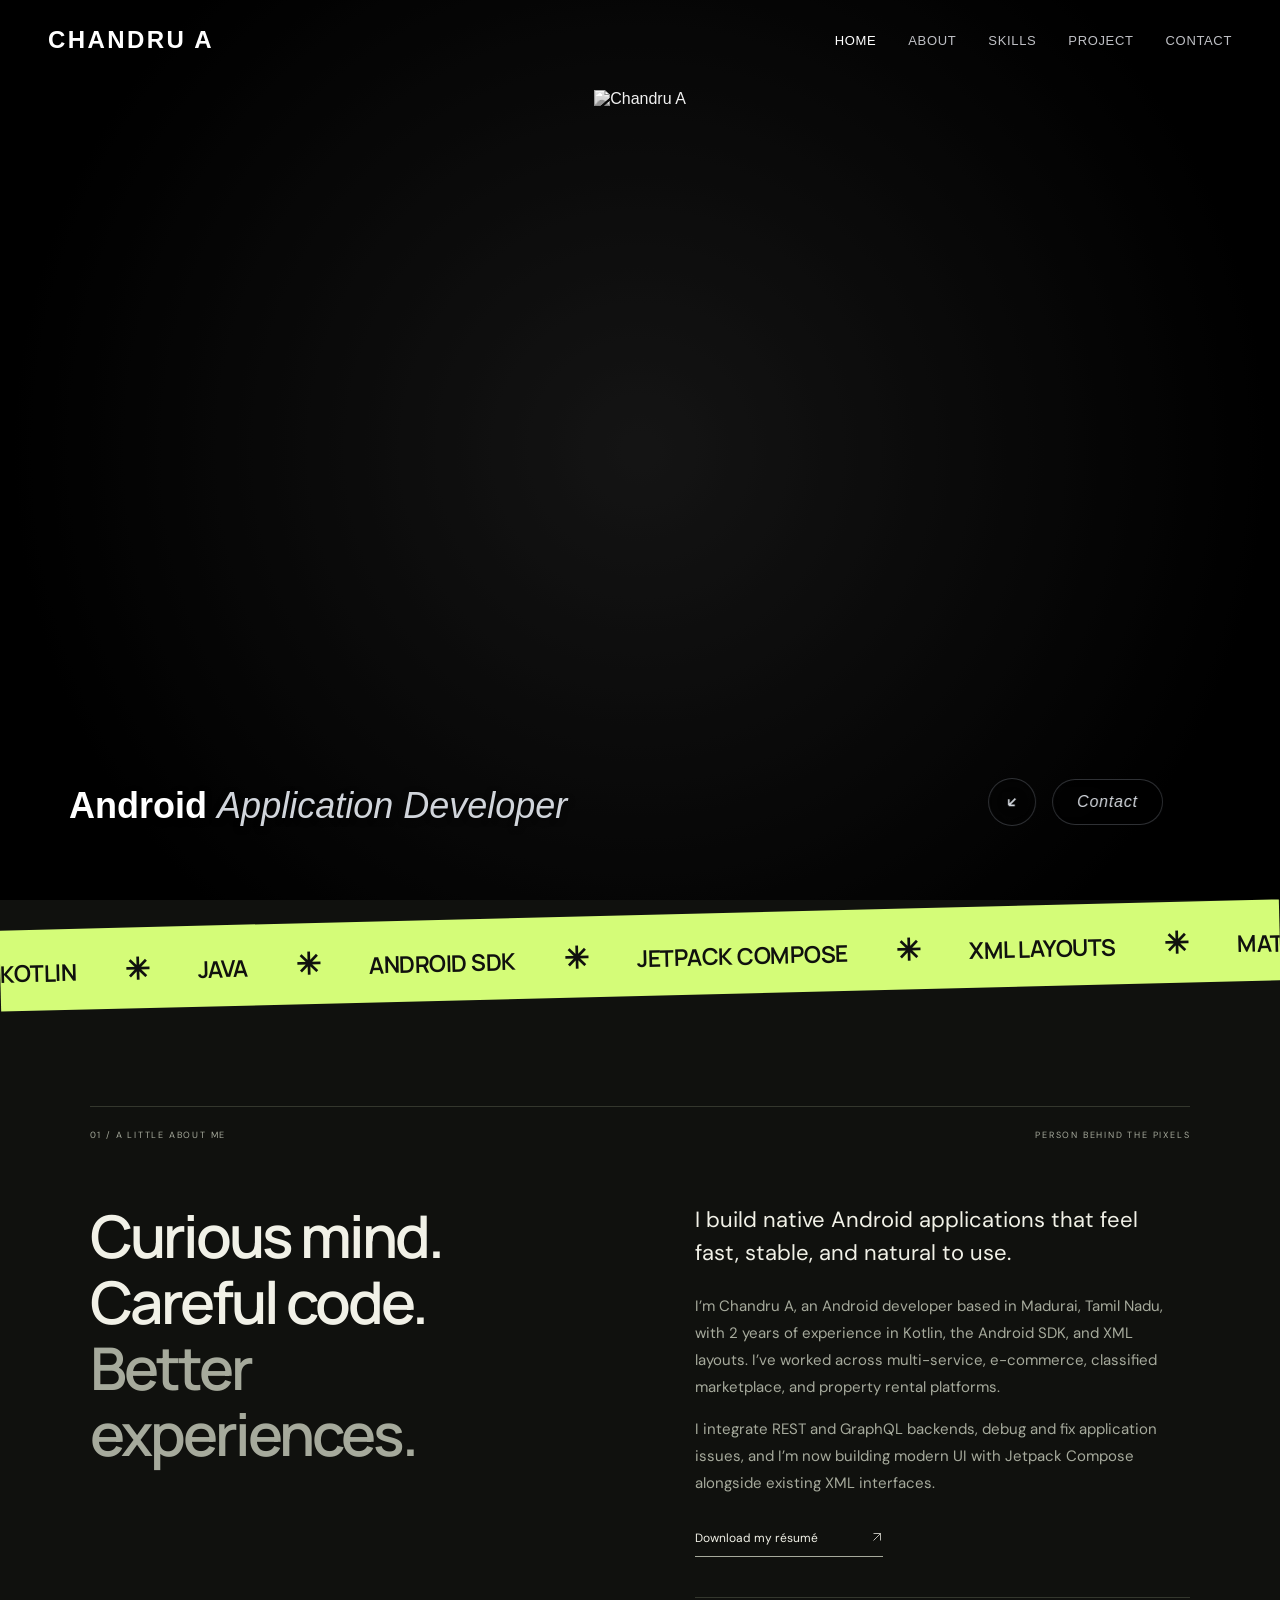
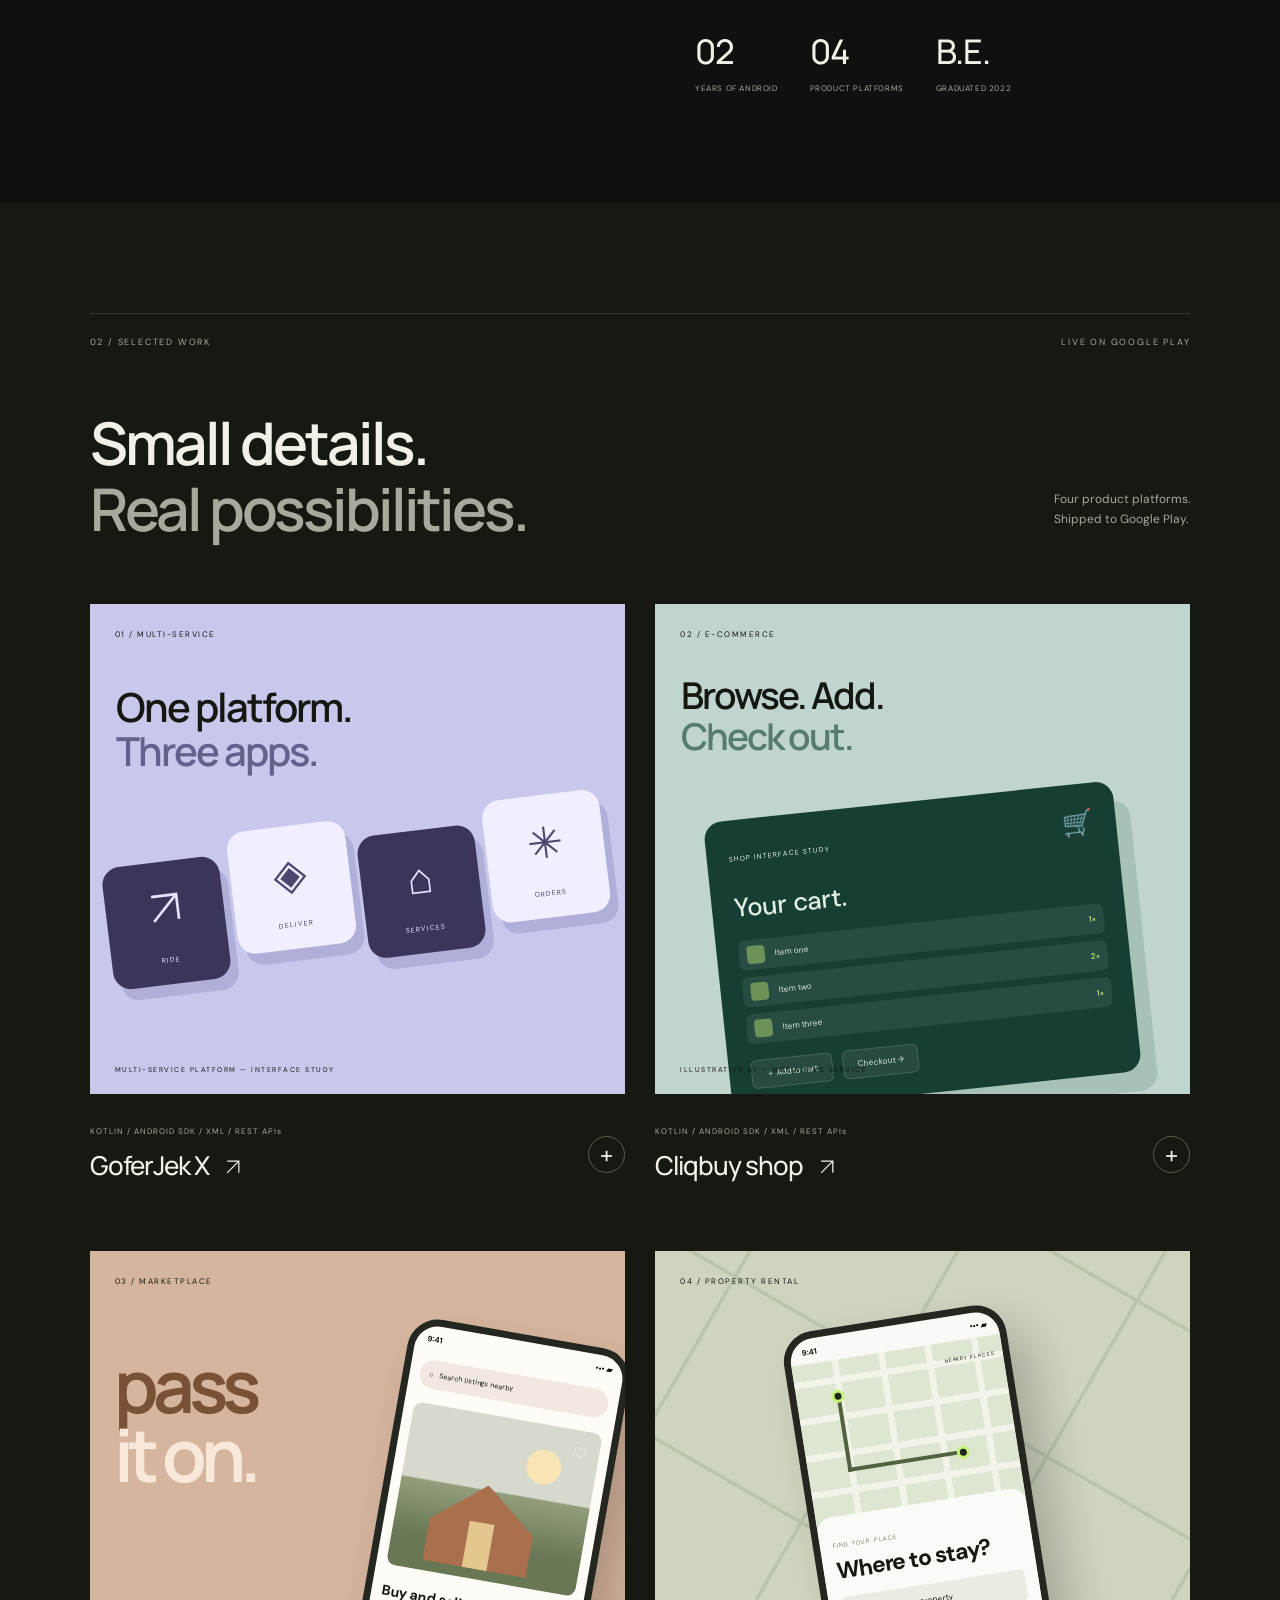
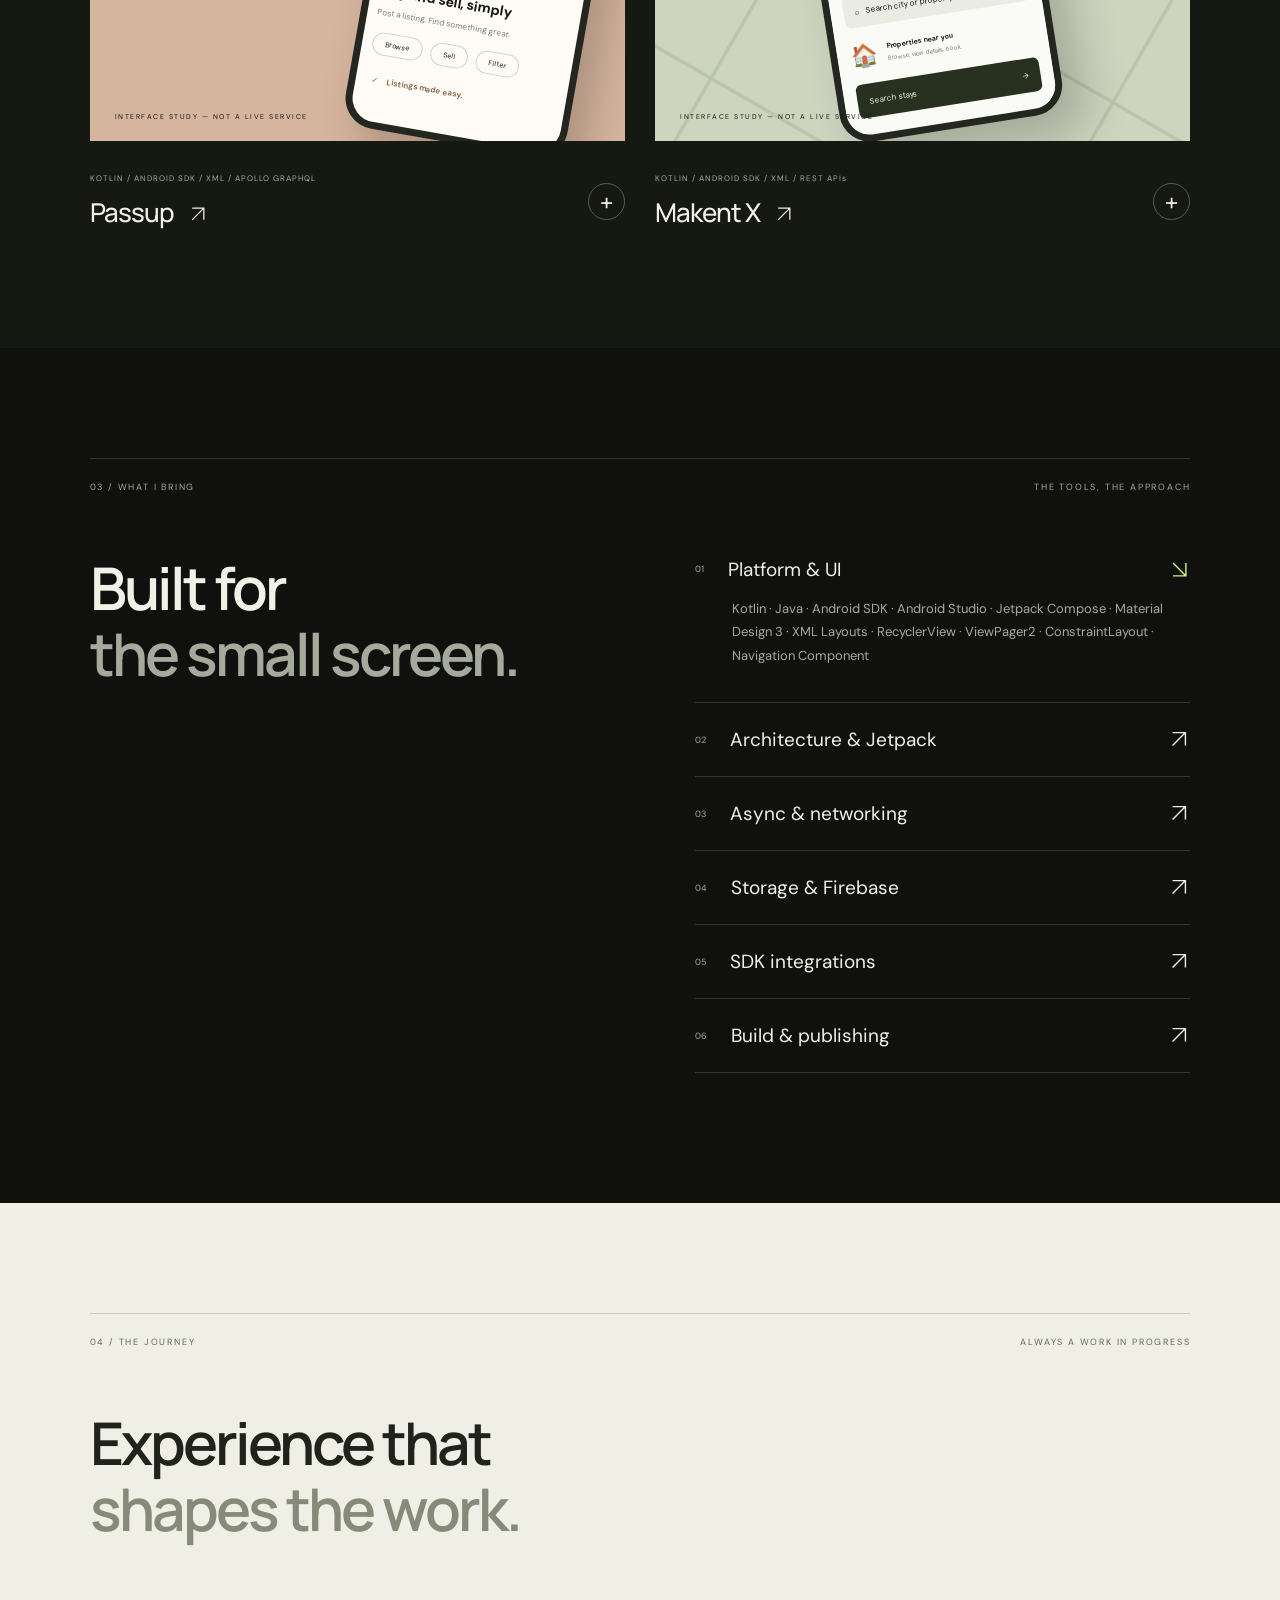
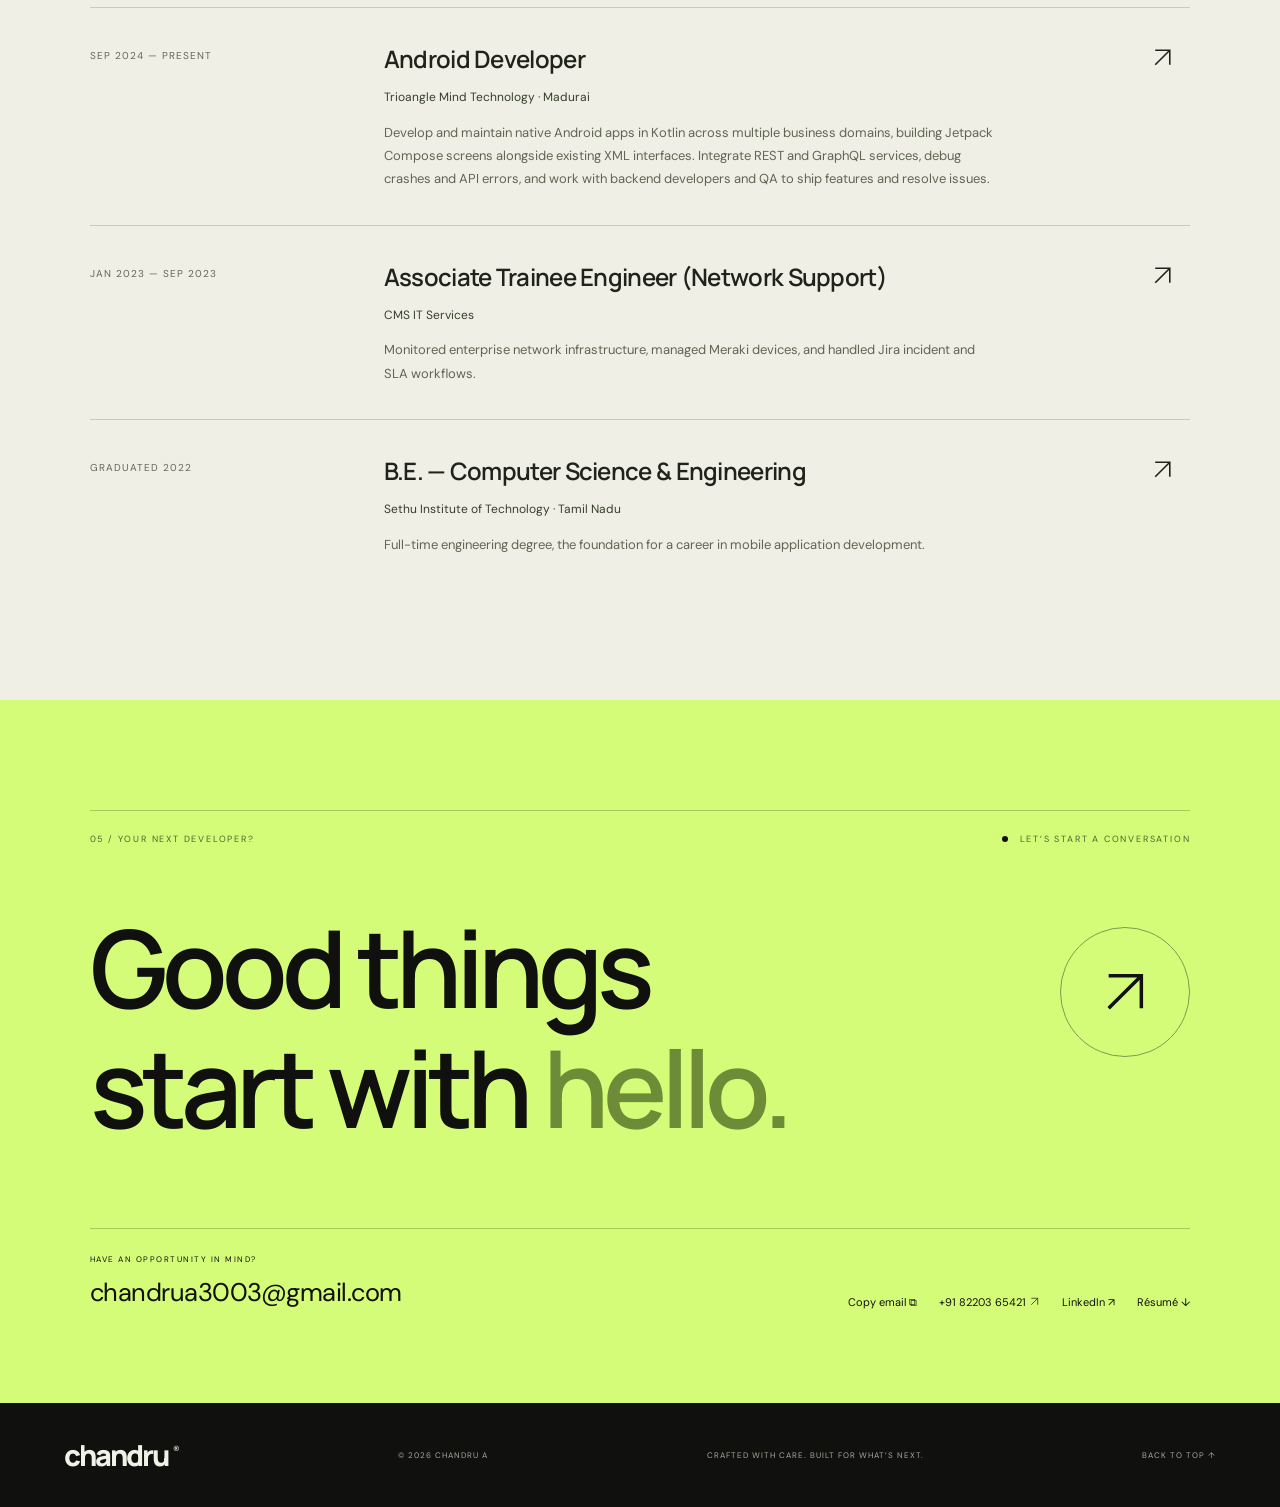
==== commit 024692b3: "Add files via upload" ====
--- a/index.html
+++ b/index.html
@@ -1,462 +1,37 @@
 <!doctype html>
 <html lang="en">
 <head>
-  <meta charset="utf-8">
-  <meta name="viewport" content="width=device-width, initial-scale=1">
-  <title>Chandru A — Android Application Developer</title>
-  <meta name="description" content="Portfolio of Chandru A, an Android Developer building native apps with Kotlin, Android SDK, XML and Jetpack Compose across multi-service, e-commerce, marketplace and rental platforms.">
-  <meta name="theme-color" content="#0a1322">
-  <script>document.documentElement.classList.add("is-loading")</script>
-  <noscript><style>#loader{display:none!important}</style></noscript>
-  <meta property="og:title" content="Chandru A — Android Application Developer">
-  <meta property="og:description" content="Kotlin • Java • Jetpack Compose • MVVM">
-  <meta property="og:image" content="assets/img/chandru.jpg">
-
-  <link rel="preconnect" href="https://fonts.googleapis.com">
-  <link rel="preconnect" href="https://fonts.gstatic.com" crossorigin>
-  <link href="https://fonts.googleapis.com/css2?family=Fraunces:opsz,wght@9..144,500;9..144,600&family=Inter:wght@400;500;600&display=swap" rel="stylesheet">
-  <link href="https://cdn.jsdelivr.net/npm/bootstrap@5.3.3/dist/css/bootstrap.min.css" rel="stylesheet">
-  <link href="https://cdn.jsdelivr.net/npm/bootstrap-icons@1.11.3/font/bootstrap-icons.min.css" rel="stylesheet">
-  <link href="css/style.css" rel="stylesheet">
+<meta charset="UTF-8"><meta name="viewport" content="width=device-width,initial-scale=1">
+<meta name="theme-color" content="#10110e"><meta name="description" content="Chandru A — Android developer in Madurai with 2 years of experience building native apps with Kotlin, Jetpack Compose, MVVM, REST and GraphQL.">
+<title>Chandru A — Android Application Developer</title>
+<link rel="icon" href="assets/favicon.svg" type="image/svg+xml"><link rel="stylesheet" href="style.css"><link rel="stylesheet" href="hero.css">
 </head>
 <body>
-  <!-- Android loader -->
-  <div id="loader" class="loader" role="status" aria-live="polite" aria-label="Loading portfolio">
-    <div class="loader__card glass">
-      <div class="droid" aria-hidden="true">
-        <svg viewBox="0 0 120 130" width="150" height="163">
-          <g class="droid__ant droid__ant--l"><line x1="40" y1="30" x2="32" y2="14" /></g>
-          <g class="droid__ant droid__ant--r"><line x1="80" y1="30" x2="88" y2="14" /></g>
-          <g class="droid__body">
-            <path class="g" d="M24 56a36 36 0 0 1 72 0z" />
-            <circle class="e" cx="46" cy="42" r="3.6" /><circle class="e" cx="74" cy="42" r="3.6" />
-            <rect class="g" x="24" y="60" width="72" height="42" rx="8" />
-            <rect class="g droid__arm droid__arm--l" x="10" y="60" width="11" height="34" rx="5.5" />
-            <rect class="g droid__arm droid__arm--r" x="99" y="60" width="11" height="34" rx="5.5" />
-            <rect class="g" x="40" y="96" width="12" height="22" rx="6" />
-            <rect class="g" x="68" y="96" width="12" height="22" rx="6" />
-          </g>
-        </svg>
-        <span class="droid__shadow"></span>
-      </div>
-      <p class="loader__title">Chandru A <span>· Android Developer</span></p>
-      <div class="loader__bar"><span id="loaderFill"></span></div>
-      <div class="loader__meta"><code id="loaderLog">I/ActivityThread: Launching portfolio…</code><strong><span id="loaderPct">0</span>%</strong></div>
-    </div>
-  </div>
-
-  <a class="skip-link" href="#main">Skip to content</a>
-  <div class="scroll-progress" aria-hidden="true"></div>
-
-  <!-- Ambient background -->
-  <div class="ambient" aria-hidden="true">
-    <span class="orb orb--1"></span>
-    <span class="orb orb--2"></span>
-    <span class="orb orb--3"></span>
-  </div>
-
-  <!-- Navigation -->
-  <header class="site-header">
-    <nav class="navbar navbar-expand-lg glass nav-pill" aria-label="Primary">
-      <a class="navbar-brand" href="#home" aria-label="Chandru A — home">
-        <span class="brand-mark">CA</span>
-      </a>
-      <button class="navbar-toggler" type="button" data-bs-toggle="collapse" data-bs-target="#navMenu"
-              aria-controls="navMenu" aria-expanded="false" aria-label="Toggle navigation">
-        <i class="bi bi-list"></i>
-      </button>
-      <div class="collapse navbar-collapse" id="navMenu">
-        <ul class="navbar-nav ms-auto align-items-lg-center">
-          <li class="nav-item"><a class="nav-link" href="#about">About</a></li>
-          <li class="nav-item"><a class="nav-link" href="#skills">Skills</a></li>
-          <li class="nav-item"><a class="nav-link" href="#experience">Experience</a></li>
-          <li class="nav-item"><a class="nav-link" href="#projects">Projects</a></li>
-          <li class="nav-item"><a class="nav-link" href="#education">Education</a></li>
-          <li class="nav-item"><a class="nav-link nav-cta" href="#contact">Contact</a></li>
-        </ul>
-      </div>
-    </nav>
-  </header>
-
-  <main id="main">
-    <!-- Hero -->
-    <section id="home" class="hero">
-      <div class="container">
-        <div class="row align-items-center g-5">
-          <div class="col-lg-7 order-2 order-lg-1">
-            <p class="eyebrow reveal"><span class="dot"></span> Android Application Developer</p>
-            <h1 class="hero__title reveal" data-delay="1">Hi, I’m <span class="accent">Chandru&nbsp;A</span>.<br>I build Android apps that feel effortless.</h1>
-            <p class="hero__lead reveal" data-delay="2">
-              Android Developer building and maintaining native apps with Kotlin, Android SDK and XML layouts —
-              now bringing modern Jetpack Compose UI to multi-service, e-commerce, marketplace and property rental platforms.
-            </p>
-            <div class="hero__actions reveal" data-delay="3">
-              <a href="#projects" class="btn btn-gold">View Projects <i class="bi bi-arrow-right"></i></a>
-              <a href="#contact" class="btn btn-glass">Get in touch</a>
-              <a href="assets/Chandru_A_Resume.pdf" class="btn btn-glass" download><i class="bi bi-download"></i> Resume</a>
-            </div>
-            <ul class="hero__tech reveal" data-delay="4" aria-label="Core technologies">
-              <li>Kotlin</li><li>Jetpack Compose</li><li>MVVM</li><li>REST</li><li>GraphQL</li>
-            </ul>
-          </div>
-
-          <div class="col-lg-5 order-1 order-lg-2">
-            <div class="portrait reveal" data-delay="1">
-              <div class="portrait__frame">
-                <img src="assets/img/chandru.jpg" width="1000" height="1250" alt="Portrait of Chandru A, smiling, wearing glasses and a dark shirt" fetchpriority="high">
-              </div>
-              <div class="glass float-card float-card--a">
-                <i class="bi bi-phone"></i>
-                <div><strong>2 Years</strong><span>Android experience</span></div>
-              </div>
-              <div class="glass float-card float-card--b">
-                <i class="bi bi-geo-alt"></i>
-                <div><strong>Madurai</strong><span>Tamil Nadu, India</span></div>
-              </div>
-            </div>
-          </div>
-        </div>
-      </div>
-      <a href="#about" class="scroll-hint" aria-label="Scroll to About"><i class="bi bi-chevron-double-down"></i></a>
-    </section>
-
-    <!-- About -->
-    <section id="about" class="section">
-      <div class="container">
-        <div class="section-head reveal">
-          <span class="section-num">01</span>
-          <h2>About me</h2>
-        </div>
-        <div class="row g-4">
-          <div class="col-lg-7 reveal">
-            <div class="glass panel h-100">
-              <p class="lead-text">
-                I’m an Android Developer with experience developing and maintaining native Android applications using
-                Kotlin, Android SDK and XML layouts.
-              </p>
-              <p>
-                I’ve worked on REST API integration, application debugging and feature development across multi-service,
-                e-commerce, classified marketplace and property rental platforms.
-              </p>
-              <p class="mb-0">
-                I’m currently implementing modern Android UI with Jetpack Compose alongside existing XML-based interfaces —
-                skilled at troubleshooting application issues, integrating backend services, and enhancing functionality
-                and user experience.
-              </p>
-            </div>
-          </div>
-          <div class="col-lg-5">
-            <div class="row g-4">
-              <div class="col-6 reveal" data-delay="1">
-                <div class="glass stat"><span class="stat__num" data-count="2" data-suffix="+">2+</span><span class="stat__label">Years in Android</span></div>
-              </div>
-              <div class="col-6 reveal" data-delay="2">
-                <div class="glass stat"><span class="stat__num" data-count="4">4</span><span class="stat__label">Platforms worked on</span></div>
-              </div>
-              <div class="col-6 reveal" data-delay="3">
-                <div class="glass stat"><span class="stat__num">REST</span><span class="stat__label">&amp; GraphQL integration</span></div>
-              </div>
-              <div class="col-6 reveal" data-delay="4">
-                <div class="glass stat"><span class="stat__num">B.E.</span><span class="stat__label">Computer Science &amp; Engg.</span></div>
-              </div>
-            </div>
-          </div>
-        </div>
-      </div>
-    </section>
-
-    <!-- Skills -->
-    <section id="skills" class="section">
-      <div class="container">
-        <div class="section-head reveal">
-          <span class="section-num">02</span>
-          <h2>Technical skills</h2>
-        </div>
-        <div class="row g-4">
-          <div class="col-md-6 col-xl-4 reveal">
-            <article class="glass skill-card">
-              <h3><i class="bi bi-code-slash"></i> Programming Languages</h3>
-              <ul class="chips"><li>Kotlin</li><li>Java</li></ul>
-            </article>
-          </div>
-          <div class="col-md-6 col-xl-4 reveal" data-delay="1">
-            <article class="glass skill-card">
-              <h3><i class="bi bi-android2"></i> Android Platform</h3>
-              <ul class="chips"><li>Android SDK</li><li>Android Studio</li><li>Android Jetpack</li><li>Android Architecture Components</li></ul>
-            </article>
-          </div>
-          <div class="col-md-6 col-xl-4 reveal" data-delay="2">
-            <article class="glass skill-card">
-              <h3><i class="bi bi-brush"></i> UI Development</h3>
-              <ul class="chips"><li>Jetpack Compose</li><li>Material Design 3</li><li>XML Layouts</li><li>RecyclerView</li><li>ViewPager2</li><li>ConstraintLayout</li><li>Navigation Component</li></ul>
-            </article>
-          </div>
-          <div class="col-md-6 col-xl-4 reveal">
-            <article class="glass skill-card">
-              <h3><i class="bi bi-diagram-3"></i> Architecture Patterns</h3>
-              <ul class="chips"><li>MVVM</li><li>Repository Pattern</li><li>Dependency Injection</li></ul>
-            </article>
-          </div>
-          <div class="col-md-6 col-xl-4 reveal" data-delay="1">
-            <article class="glass skill-card">
-              <h3><i class="bi bi-layers"></i> Jetpack Components</h3>
-              <ul class="chips"><li>ViewModel</li><li>LiveData</li><li>StateFlow</li><li>SharedFlow</li><li>Kotlin Flow</li><li>WorkManager</li><li>Lifecycle</li><li>View Binding</li><li>Data Binding</li></ul>
-            </article>
-          </div>
-          <div class="col-md-6 col-xl-4 reveal" data-delay="2">
-            <article class="glass skill-card">
-              <h3><i class="bi bi-lightning-charge"></i> Asynchronous Programming</h3>
-              <ul class="chips"><li>Kotlin Coroutines</li><li>Structured Concurrency</li><li>Flow Operators</li></ul>
-            </article>
-          </div>
-          <div class="col-md-6 col-xl-4 reveal">
-            <article class="glass skill-card">
-              <h3><i class="bi bi-hdd-network"></i> Networking &amp; APIs</h3>
-              <ul class="chips"><li>Retrofit</li><li>OkHttp</li><li>REST APIs</li><li>JSON</li><li>Gson</li><li>Apollo GraphQL</li></ul>
-            </article>
-          </div>
-          <div class="col-md-6 col-xl-4 reveal" data-delay="1">
-            <article class="glass skill-card">
-              <h3><i class="bi bi-puzzle"></i> Dependency Injection</h3>
-              <ul class="chips"><li>Dagger 2</li><li>Hilt</li></ul>
-            </article>
-          </div>
-          <div class="col-md-6 col-xl-4 reveal" data-delay="2">
-            <article class="glass skill-card">
-              <h3><i class="bi bi-database"></i> Local Storage</h3>
-              <ul class="chips"><li>Room Database</li><li>SharedPreferences</li><li>DataStore</li></ul>
-            </article>
-          </div>
-          <div class="col-md-6 col-xl-4 reveal">
-            <article class="glass skill-card">
-              <h3><i class="bi bi-arrow-repeat"></i> Background Processing</h3>
-              <ul class="chips"><li>WorkManager</li><li>Coroutine Dispatchers</li><li>Background Tasks</li></ul>
-            </article>
-          </div>
-          <div class="col-md-6 col-xl-4 reveal" data-delay="1">
-            <article class="glass skill-card">
-              <h3><i class="bi bi-fire"></i> Firebase Services</h3>
-              <ul class="chips"><li>Firebase Cloud Messaging (FCM)</li><li>Firebase Crashlytics</li><li>Firebase Analytics</li></ul>
-            </article>
-          </div>
-          <div class="col-md-6 col-xl-4 reveal" data-delay="2">
-            <article class="glass skill-card">
-              <h3><i class="bi bi-plug"></i> Third-Party SDK Integration</h3>
-              <ul class="chips"><li>Google Sign-In</li><li>Payment Gateway SDKs</li><li>Agora SDK</li></ul>
-            </article>
-          </div>
-          <div class="col-md-6 reveal">
-            <article class="glass skill-card">
-              <h3><i class="bi bi-tools"></i> Build &amp; Development Tools</h3>
-              <ul class="chips"><li>Gradle</li><li>Android Debug Bridge (ADB)</li><li>Logcat</li><li>Git</li><li>GitHub</li></ul>
-            </article>
-          </div>
-          <div class="col-md-6 reveal" data-delay="1">
-            <article class="glass skill-card">
-              <h3><i class="bi bi-rocket-takeoff"></i> App Publishing &amp; Debugging</h3>
-              <ul class="chips"><li>Android App Bundles (AAB)</li><li>APK Generation</li><li>ProGuard/R8</li><li>Crash Analysis</li><li>Performance Optimization</li></ul>
-            </article>
-          </div>
-        </div>
-      </div>
-    </section>
-
-    <!-- Experience -->
-    <section id="experience" class="section">
-      <div class="container">
-        <div class="section-head reveal">
-          <span class="section-num">03</span>
-          <h2>Experience</h2>
-        </div>
-        <ol class="timeline">
-          <li class="timeline__item reveal">
-            <span class="timeline__dot" aria-hidden="true"></span>
-            <div class="glass panel">
-              <div class="timeline__top">
-                <div>
-                  <h3>Android Developer</h3>
-                  <p class="org">Trioangle Mind Technology · Madurai, India</p>
-                </div>
-                <span class="badge-date">Sep 2024 – Present · 2 Years</span>
-              </div>
-              <ul class="check-list">
-                <li>Develop and maintain native Android applications using Kotlin and Android SDK across multiple business domains.</li>
-                <li>Implement modern Android UI screens using Jetpack Compose in service-based projects while maintaining existing XML-based interfaces.</li>
-                <li>Build reusable UI components and implement interactive layouts using declarative UI principles.</li>
-                <li>Integrate REST APIs and GraphQL services to retrieve, process, and display dynamic application data.</li>
-                <li>Develop new features, enhance existing functionality, and resolve application defects.</li>
-                <li>Debug application crashes, API integration errors, and UI-related issues using Android Studio debugging tools.</li>
-                <li>Maintain existing codebases and improve application stability, functionality, and user experience.</li>
-                <li>Collaborate with backend developers and QA engineers to deliver features and resolve technical issues.</li>
-              </ul>
-            </div>
-          </li>
-          <li class="timeline__item reveal">
-            <span class="timeline__dot" aria-hidden="true"></span>
-            <div class="glass panel">
-              <div class="timeline__top">
-                <div>
-                  <h3>Associate Trainee Engineer (Network Support)</h3>
-                  <p class="org">CMS IT Services</p>
-                </div>
-                <span class="badge-date">Jan 2023 – Sep 2023</span>
-              </div>
-              <ul class="check-list">
-                <li>Monitored enterprise network infrastructure, managed Meraki devices, and handled Jira incident/SLA workflows.</li>
-              </ul>
-            </div>
-          </li>
-        </ol>
-      </div>
-    </section>
-
-    <!-- Projects -->
-    <section id="projects" class="section">
-      <div class="container">
-        <div class="section-head reveal">
-          <span class="section-num">04</span>
-          <h2>Project experience</h2>
-        </div>
-        <div class="row g-4">
-          <div class="col-lg-6 reveal">
-            <article class="glass project">
-              <div class="project__icon"><i class="bi bi-grid-1x2"></i></div>
-              <h3>GoferJek X</h3>
-              <p class="project__sub">Multi-Service Platform</p>
-              <ul class="check-list">
-                <li>Worked on Android applications for users, service providers, and store owners.</li>
-                <li>Developed and maintained features related to ride booking, delivery services, service requests, and order management.</li>
-                <li>Integrated REST APIs for booking workflows, trip management, order updates, and user account information.</li>
-                <li>Implemented UI enhancements, fixed application crashes, and resolved API integration issues.</li>
-              </ul>
-              <ul class="chips chips--sm"><li>Kotlin</li><li>Android SDK</li><li>XML</li><li>REST APIs</li></ul>
-              <div class="store-links"><a class="store-link" href="https://play.google.com/store/apps/details?id=com.jekall.user" target="_blank" rel="noopener"><i class="bi bi-google-play"></i> GoferJek X</a><a class="store-link" href="https://play.google.com/store/apps/details?id=com.jekall.driver" target="_blank" rel="noopener"><i class="bi bi-google-play"></i> GoferJek – Service Provider X</a><a class="store-link" href="https://play.google.com/store/apps/details?id=com.jekall.store" target="_blank" rel="noopener"><i class="bi bi-google-play"></i> GoferJek–Store Restaurant X</a></div>
-            </article>
-          </div>
-          <div class="col-lg-6 reveal" data-delay="1">
-            <article class="glass project">
-              <div class="project__icon"><i class="bi bi-cart3"></i></div>
-              <h3>Cliqbuy shop</h3>
-              <p class="project__sub">E-commerce Application</p>
-              <ul class="check-list">
-                <li>Developed and maintained Android features for an online shopping application.</li>
-                <li>Worked on product listings, product details, shopping cart, and order-related workflows.</li>
-                <li>Integrated REST APIs to retrieve product information and synchronize application data with backend services.</li>
-                <li>Resolved functional issues and enhanced application usability and reliability.</li>
-              </ul>
-              <ul class="chips chips--sm"><li>Kotlin</li><li>Android SDK</li><li>XML</li><li>REST APIs</li></ul>
-              <div class="store-links"><a class="store-link" href="https://play.google.com/store/apps/details?id=com.cliqbuyshop.app" target="_blank" rel="noopener"><i class="bi bi-google-play"></i> Cliqbuy shop</a></div>
-            </article>
-          </div>
-          <div class="col-lg-6 reveal">
-            <article class="glass project">
-              <div class="project__icon"><i class="bi bi-shop"></i></div>
-              <h3>Passup</h3>
-              <p class="project__sub">Classified Marketplace</p>
-              <ul class="check-list">
-                <li>Developed and maintained Android features for a marketplace that enables users to buy and sell products.</li>
-                <li>Implemented marketplace UI components and product listing-related workflows.</li>
-                <li>Integrated GraphQL APIs to retrieve and manage application data.</li>
-                <li>Fixed bugs and improved application functionality and user experience.</li>
-              </ul>
-              <ul class="chips chips--sm"><li>Kotlin</li><li>Android SDK</li><li>XML</li><li>Apollo GraphQL</li></ul>
-              <div class="store-links"><a class="store-link" href="https://play.google.com/store/apps/details?id=com.passupclass.android" target="_blank" rel="noopener"><i class="bi bi-google-play"></i> Passup</a></div>
-            </article>
-          </div>
-          <div class="col-lg-6 reveal" data-delay="1">
-            <article class="glass project">
-              <div class="project__icon"><i class="bi bi-house-door"></i></div>
-              <h3>Makent X</h3>
-              <p class="project__sub">Property Rental Platform</p>
-              <ul class="check-list">
-                <li>Developed and maintained Android features for a property rental and booking platform.</li>
-                <li>Worked on property listings, property details, search functionality, and booking-related workflows.</li>
-                <li>Integrated REST APIs for property information retrieval and backend communication.</li>
-                <li>Resolved application issues and enhanced UI functionality and application stability.</li>
-              </ul>
-              <ul class="chips chips--sm"><li>Kotlin</li><li>Android SDK</li><li>XML</li><li>REST APIs</li></ul>
-              <div class="store-links"><a class="store-link" href="https://play.google.com/store/apps/details?id=com.triominds.rentalmrooms" target="_blank" rel="noopener"><i class="bi bi-google-play"></i> Makent X</a></div>
-            </article>
-          </div>
-        </div>
-      </div>
-    </section>
-
-    <!-- Education -->
-    <section id="education" class="section">
-      <div class="container">
-        <div class="section-head reveal">
-          <span class="section-num">05</span>
-          <h2>Education</h2>
-        </div>
-        <div class="reveal">
-          <div class="glass panel edu">
-            <div class="edu__icon"><i class="bi bi-mortarboard"></i></div>
-            <div>
-              <h3>B.E. — Computer Science &amp; Engineering</h3>
-              <p class="org mb-1">Sethu Institute of Technology</p>
-              <p class="muted mb-0">Graduated 2022 · Full-Time · Tamil Nadu, India</p>
-            </div>
-          </div>
-        </div>
-      </div>
-    </section>
-
-    <!-- Contact -->
-    <section id="contact" class="section">
-      <div class="container">
-        <div class="section-head reveal">
-          <span class="section-num">06</span>
-          <h2>Let’s connect</h2>
-        </div>
-        <div class="row g-4">
-          <div class="col-lg-5 reveal">
-            <div class="glass panel h-100">
-              <p class="lead-text">Have an Android project or opportunity in mind? I’d love to hear about it.</p>
-              <ul class="contact-list">
-                <li><i class="bi bi-envelope"></i><a href="mailto:chandrua3003@gmail.com">chandrua3003@gmail.com</a></li>
-                <li><i class="bi bi-telephone"></i><a href="tel:+918220365421">+91 82203 65421</a></li>
-                <li><i class="bi bi-linkedin"></i><a href="https://linkedin.com/in/chandru3003" target="_blank" rel="noopener">linkedin.com/in/chandru3003</a></li>
-                <li><i class="bi bi-globe2"></i><a href="https://chandrua3003.github.io" target="_blank" rel="noopener">chandrua3003.github.io</a></li>
-                <li><i class="bi bi-geo-alt"></i><span>Madurai, Tamil Nadu</span></li>
-              </ul>
-            </div>
-          </div>
-          <div class="col-lg-7 reveal" data-delay="1">
-            <form class="glass panel contact-form" id="contactForm" novalidate>
-              <div class="row g-3">
-                <div class="col-md-6">
-                  <label for="name" class="form-label">Name</label>
-                  <input type="text" class="form-control" id="name" name="name" autocomplete="name" required>
-                </div>
-                <div class="col-md-6">
-                  <label for="email" class="form-label">Email</label>
-                  <input type="email" class="form-control" id="email" name="email" autocomplete="email" required>
-                </div>
-                <div class="col-12">
-                  <label for="message" class="form-label">Message</label>
-                  <textarea class="form-control" id="message" name="message" rows="5" required></textarea>
-                </div>
-                <div class="col-12 d-flex flex-wrap align-items-center gap-3">
-                  <button type="submit" class="btn btn-gold">Send message <i class="bi bi-send"></i></button>
-                  <span class="form-note" id="formNote" role="status" aria-live="polite">Opens your email app with the message ready to send.</span>
-                </div>
-              </div>
-            </form>
-          </div>
-        </div>
-      </div>
-    </section>
-  </main>
-
-  <footer class="site-footer">
-    <div class="container">
-      <p class="mb-0">© <span id="year">2026</span> Chandru A · Android Application Developer</p>
-      <a href="#home" class="to-top" aria-label="Back to top"><i class="bi bi-arrow-up"></i></a>
-    </div>
-  </footer>
-
-  <script src="https://cdn.jsdelivr.net/npm/bootstrap@5.3.3/dist/js/bootstrap.bundle.min.js" defer></script>
-  <script src="js/main.js" defer></script>
-</body>
-</html>
+<header class="navigation reference-navigation"><a class="hero-brand" href="#home" aria-label="Chandru A home">CHANDRU A</a><button class="hero-menu-toggle" aria-label="Open navigation" aria-expanded="false" aria-controls="hero-navigation"><span></span><span></span></button><nav id="hero-navigation" aria-label="Main navigation"><a href="#home">HOME</a><a href="#about">ABOUT</a><a href="#skills">SKILLS</a><a href="#work">PROJECT</a><a href="#contact">CONTACT</a></nav></header>
+<main>
+<section class="hero reference-hero" id="home" aria-labelledby="hero-title">
+<div class="hero-vignette" aria-hidden="true"></div>
+<div class="hero-title-group">
+<h1 id="hero-title" aria-label="Portfolio"><span class="hero-word hero-word-left">PORT</span><span class="hero-word hero-word-right">FOLIO</span></h1>
+<div class="hero-intro-name" aria-hidden="true">CHANDRU</div>
+<p class="hero-role"><strong>Android</strong> <em>Application Developer</em></p>
+<div class="hero-contact-controls"><a class="hero-contact-arrow" href="#contact" aria-label="Contact Chandru A"><svg viewBox="0 0 24 24" aria-hidden="true"><path d="M17 7 7 17M7 17h9M7 17V8"/></svg></a><a class="hero-contact-pill" href="#contact">Contact</a></div>
+</div>
+<div class="hero-portrait-anchor"><img id="hero-portrait" src="assets/chandru-portrait.png" alt="Chandru A" fetchpriority="high"></div>
+<canvas id="hero-tiles" aria-hidden="true"></canvas>
+</section>
+<div class="ticker" aria-label="Android skills: Kotlin, Java, Android Sdk, Jetpack Compose, Xml Layouts, Material Design 3, Mvvm, Viewmodel and more"><div>KOTLIN <span>✳</span> JAVA <span>✳</span> ANDROID SDK <span>✳</span> JETPACK COMPOSE <span>✳</span> XML LAYOUTS <span>✳</span> MATERIAL DESIGN 3 <span>✳</span> MVVM <span>✳</span> VIEWMODEL <span>✳</span> LIVEDATA <span>✳</span> STATEFLOW <span>✳</span> KOTLIN FLOW <span>✳</span> COROUTINES <span>✳</span> RETROFIT <span>✳</span> OKHTTP <span>✳</span> REST APIS <span>✳</span> GRAPHQL <span>✳</span> ROOM <span>✳</span> DATASTORE <span>✳</span> HILT <span>✳</span> DAGGER 2 <span>✳</span> WORKMANAGER <span>✳</span> FIREBASE FCM <span>✳</span> CRASHLYTICS <span>✳</span> AGORA SDK <span>✳</span> GRADLE <span>✳</span> KOTLIN <span>✳</span> JAVA <span>✳</span> ANDROID SDK <span>✳</span> JETPACK COMPOSE <span>✳</span> XML LAYOUTS <span>✳</span> MATERIAL DESIGN 3 <span>✳</span> MVVM <span>✳</span> VIEWMODEL <span>✳</span> LIVEDATA <span>✳</span> STATEFLOW <span>✳</span> KOTLIN FLOW <span>✳</span> COROUTINES <span>✳</span> RETROFIT <span>✳</span> OKHTTP <span>✳</span> REST APIS <span>✳</span> GRAPHQL <span>✳</span> ROOM <span>✳</span> DATASTORE <span>✳</span> HILT <span>✳</span> DAGGER 2 <span>✳</span> WORKMANAGER <span>✳</span> FIREBASE FCM <span>✳</span> CRASHLYTICS <span>✳</span> AGORA SDK <span>✳</span> GRADLE <span>✳</span> </div></div>
+<section class="about section" id="about"><div class="section-label"><span>01 / A LITTLE ABOUT ME</span><span>PERSON BEHIND THE PIXELS</span></div><div class="about-grid"><h2 class="reveal">Curious mind.<br>Careful code.<br><em>Better experiences.</em></h2><div class="about-copy reveal"><p>I build native Android applications that feel fast, stable, and natural to use.</p><p>I’m Chandru A, an Android developer based in Madurai, Tamil Nadu, with 2 years of experience in Kotlin, the Android SDK, and XML layouts. I’ve worked across multi-service, e-commerce, classified marketplace, and property rental platforms.</p><p>I integrate REST and GraphQL backends, debug and fix application issues, and I’m now building modern UI with Jetpack Compose alongside existing XML interfaces.</p><a class="text-link" href="assets/Chandru_A_Resume.pdf" download>Download my résumé <span><svg class="arrow-icon" viewBox="0 0 24 24" aria-hidden="true"><path d="M5 19 19 5M5 5h14v14"/></svg></span></a><div class="mini-facts"><div><b>02</b><span>YEARS OF ANDROID</span></div><div><b>04</b><span>PRODUCT PLATFORMS</span></div><div><b>B.E.</b><span>GRADUATED 2022</span></div></div></div></div></section>
+<section class="work section" id="work"><div class="section-label"><span>02 / SELECTED WORK</span><span>LIVE ON GOOGLE PLAY</span></div><div class="section-heading"><h2 class="reveal">Small details.<br><em>Real possibilities.</em></h2><p>Four product platforms.<br>Shipped to Google Play.</p></div><div class="project-grid">
+<article class="project reveal"><div class="project-art gofer-art"><span class="art-kicker">01 / MULTI-SERVICE</span><div class="gofer-heading">One platform.<br><em>Three apps.</em></div><div class="service-tiles"><div><svg class="arrow-icon" viewBox="0 0 24 24" aria-hidden="true"><path d="M5 19 19 5M5 5h14v14"/></svg><span>RIDE</span></div><div>◈<span>DELIVER</span></div><div>⌂<span>SERVICES</span></div><div>✳<span>ORDERS</span></div></div><span class="art-foot">MULTI-SERVICE PLATFORM — INTERFACE STUDY</span></div><div class="project-info"><div><span class="project-category">KOTLIN / ANDROID SDK / XML / REST APIs</span><h3>GoferJek X <span><svg class="arrow-icon" viewBox="0 0 24 24" aria-hidden="true"><path d="M5 19 19 5M5 5h14v14"/></svg></span></h3></div><button class="project-toggle" aria-expanded="false" aria-controls="project-gofer" aria-label="Read about GoferJek X">+</button></div><div class="project-details" id="project-gofer" hidden><p>A multi-service platform with Android apps for users, service providers, and store owners.</p><ul><li>Developed and maintained features for ride booking, delivery services, service requests, and order management.</li><li>Integrated REST APIs for booking workflows, trip management, order updates, and user account information.</li><li>Implemented UI enhancements, fixed crashes, and resolved API integration issues.</li></ul><p class="project-links">Google Play: <a href="https://play.google.com/store/apps/details?id=com.jekall.user" target="_blank" rel="noopener noreferrer">User</a> · <a href="https://play.google.com/store/apps/details?id=com.jekall.driver" target="_blank" rel="noopener noreferrer">Service Provider</a> · <a href="https://play.google.com/store/apps/details?id=com.jekall.store" target="_blank" rel="noopener noreferrer">Store Restaurant</a></p><p class="project-note">Illustrative artwork above, not a screenshot.</p></div></article>
+<article class="project reveal"><div class="project-art wallet-art"><span class="art-kicker">02 / E-COMMERCE</span><div class="wallet-title">Browse. Add.<br><em>Check out.</em></div><div class="wallet-card"><div><span>SHOP INTERFACE STUDY</span><b>🛒</b></div><h4>Your cart.</h4><div class="cart-rows" aria-hidden="true"><div><i></i><span>Item one</span><b>1×</b></div><div><i></i><span>Item two</span><b>2×</b></div><div><i></i><span>Item three</span><b>1×</b></div></div><div class="wallet-actions"><span>＋ Add to cart</span><span>Checkout →</span></div></div><span class="art-foot">ILLUSTRATIVE UI — NOT A LIVE SERVICE</span></div><div class="project-info"><div><span class="project-category">KOTLIN / ANDROID SDK / XML / REST APIs</span><h3>Cliqbuy shop <span><svg class="arrow-icon" viewBox="0 0 24 24" aria-hidden="true"><path d="M5 19 19 5M5 5h14v14"/></svg></span></h3></div><button class="project-toggle" aria-expanded="false" aria-controls="project-cliqbuy" aria-label="Read about Cliqbuy shop">+</button></div><div class="project-details" id="project-cliqbuy" hidden><p>An online shopping application.</p><ul><li>Developed and maintained features for product listings, product details, shopping cart, and order workflows.</li><li>Integrated REST APIs to retrieve product information and sync application data with backend services.</li><li>Resolved functional issues and improved usability and reliability.</li></ul><p class="project-links">Google Play: <a href="https://play.google.com/store/apps/details?id=com.cliqbuyshop.app" target="_blank" rel="noopener noreferrer">Cliqbuy shop</a></p><p class="project-note">Illustrative artwork above, not a screenshot.</p></div></article>
+<article class="project reveal"><div class="project-art stay-art"><span class="art-kicker">03 / MARKETPLACE</span><div class="stay-word">pass<br><em>it on.</em></div><div class="phone stay-phone"><div class="phone-top">9:41 <span>••• ▰</span></div><div class="stay-content"><div class="search-mock">⌕ &nbsp; Search listings nearby</div><div class="stay-landscape"><div class="sun"></div><div class="house"><i></i></div><span class="heart">♡</span></div><h4>Buy and sell, simply</h4><p>Post a listing. Find something great.</p><div class="stay-tags"><span>Browse</span><span>Sell</span><span>Filter</span></div><div class="stay-card">✓ <b>Listings made easy.</b></div></div></div><span class="art-foot">INTERFACE STUDY — NOT A LIVE SERVICE</span></div><div class="project-info"><div><span class="project-category">KOTLIN / ANDROID SDK / XML / APOLLO GRAPHQL</span><h3>Passup <span><svg class="arrow-icon" viewBox="0 0 24 24" aria-hidden="true"><path d="M5 19 19 5M5 5h14v14"/></svg></span></h3></div><button class="project-toggle" aria-expanded="false" aria-controls="project-passup" aria-label="Read about Passup">+</button></div><div class="project-details" id="project-passup" hidden><p>A classified marketplace where users buy and sell products.</p><ul><li>Developed and maintained marketplace features and product listing workflows.</li><li>Implemented marketplace UI components.</li><li>Integrated GraphQL APIs to retrieve and manage application data.</li><li>Fixed bugs and improved functionality and user experience.</li></ul><p class="project-links">Google Play: <a href="https://play.google.com/store/apps/details?id=com.passupclass.android" target="_blank" rel="noopener noreferrer">Passup</a></p><p class="project-note">Illustrative artwork above, not a screenshot.</p></div></article>
+<article class="project reveal"><div class="project-art ride-art"><span class="art-kicker">04 / PROPERTY RENTAL</span><div class="map-lines"></div><div class="phone ride-phone"><div class="phone-top">9:41 <span>••• ▰</span></div><div class="ride-map"><i class="map-pin pin-one"></i><i class="map-pin pin-two"></i><div class="map-route"></div><span class="street-label">NEARBY PLACES</span></div><div class="phone-panel"><small>FIND YOUR PLACE</small><h4>Where to stay?</h4><div class="input-mock">⌕ &nbsp; Search city or property</div><div class="ride-option"><span>🏠</span><div><b>Properties near you</b><small>Browse, view details, book.</small></div></div><div class="mock-button">Search stays <span>→</span></div></div></div><span class="art-foot">INTERFACE STUDY — NOT A LIVE SERVICE</span></div><div class="project-info"><div><span class="project-category">KOTLIN / ANDROID SDK / XML / REST APIs</span><h3>Makent X <span><svg class="arrow-icon" viewBox="0 0 24 24" aria-hidden="true"><path d="M5 19 19 5M5 5h14v14"/></svg></span></h3></div><button class="project-toggle" aria-expanded="false" aria-controls="project-makent" aria-label="Read about Makent X">+</button></div><div class="project-details" id="project-makent" hidden><p>A property rental and booking platform.</p><ul><li>Developed and maintained features for property listings, property details, search, and booking workflows.</li><li>Integrated REST APIs for property information retrieval and backend communication.</li><li>Resolved issues and improved UI functionality and application stability.</li></ul><p class="project-links">Google Play: <a href="https://play.google.com/store/apps/details?id=com.triominds.rentalmrooms" target="_blank" rel="noopener noreferrer">Makent X</a></p><p class="project-note">Illustrative artwork above, not a screenshot.</p></div></article>
+</div></section>
+<section class="capabilities section" id="skills"><div class="section-label"><span>03 / WHAT I BRING</span><span>THE TOOLS, THE APPROACH</span></div><div class="capabilities-grid"><h2 class="reveal">Built for<br><em>the small screen.</em></h2><div class="skill-list"><details open class="reveal"><summary><span>01</span> Platform & UI <b><svg class="arrow-icon" viewBox="0 0 24 24" aria-hidden="true"><path d="M5 19 19 5M5 5h14v14"/></svg></b></summary><p>Kotlin · Java · Android SDK · Android Studio · Jetpack Compose · Material Design 3 · XML Layouts · RecyclerView · ViewPager2 · ConstraintLayout · Navigation Component</p></details><details class="reveal"><summary><span>02</span> Architecture & Jetpack <b><svg class="arrow-icon" viewBox="0 0 24 24" aria-hidden="true"><path d="M5 19 19 5M5 5h14v14"/></svg></b></summary><p>MVVM · Repository Pattern · Dagger 2 · Hilt · ViewModel · LiveData · StateFlow · SharedFlow · WorkManager · Lifecycle · View Binding · Data Binding</p></details><details class="reveal"><summary><span>03</span> Async & networking <b><svg class="arrow-icon" viewBox="0 0 24 24" aria-hidden="true"><path d="M5 19 19 5M5 5h14v14"/></svg></b></summary><p>Kotlin Coroutines · Kotlin Flow · Structured Concurrency · Retrofit · OkHttp · REST APIs · Gson · Apollo GraphQL</p></details><details class="reveal"><summary><span>04</span> Storage & Firebase <b><svg class="arrow-icon" viewBox="0 0 24 24" aria-hidden="true"><path d="M5 19 19 5M5 5h14v14"/></svg></b></summary><p>Room Database · SharedPreferences · DataStore · FCM · Firebase Crashlytics · Firebase Analytics</p></details><details class="reveal"><summary><span>05</span> SDK integrations <b><svg class="arrow-icon" viewBox="0 0 24 24" aria-hidden="true"><path d="M5 19 19 5M5 5h14v14"/></svg></b></summary><p>Google Sign-In · Payment gateway SDKs · Agora SDK</p></details><details class="reveal"><summary><span>06</span> Build & publishing <b><svg class="arrow-icon" viewBox="0 0 24 24" aria-hidden="true"><path d="M5 19 19 5M5 5h14v14"/></svg></b></summary><p>Gradle · ADB · Logcat · Git · GitHub · Android App Bundles · APK generation · ProGuard/R8 · Crash analysis · Performance optimization</p></details></div></div></section>
+<section class="experience section" id="experience"><div class="section-label"><span>04 / THE JOURNEY</span><span>ALWAYS A WORK IN PROGRESS</span></div><h2 class="reveal">Experience that<br><em>shapes the work.</em></h2><div class="timeline"><article class="timeline-row reveal"><span class="timeline-date">SEP 2024 — PRESENT</span><div><h3>Android Developer</h3><p class="company">Trioangle Mind Technology · Madurai</p><p>Develop and maintain native Android apps in Kotlin across multiple business domains, building Jetpack Compose screens alongside existing XML interfaces. Integrate REST and GraphQL services, debug crashes and API errors, and work with backend developers and QA to ship features and resolve issues.</p></div><span class="timeline-arrow"><svg class="arrow-icon" viewBox="0 0 24 24" aria-hidden="true"><path d="M5 19 19 5M5 5h14v14"/></svg></span></article><article class="timeline-row reveal"><span class="timeline-date">JAN 2023 — SEP 2023</span><div><h3>Associate Trainee Engineer (Network Support)</h3><p class="company">CMS IT Services</p><p>Monitored enterprise network infrastructure, managed Meraki devices, and handled Jira incident and SLA workflows.</p></div><span class="timeline-arrow"><svg class="arrow-icon" viewBox="0 0 24 24" aria-hidden="true"><path d="M5 19 19 5M5 5h14v14"/></svg></span></article><article class="timeline-row reveal"><span class="timeline-date">GRADUATED 2022</span><div><h3>B.E. — Computer Science &amp; Engineering</h3><p class="company">Sethu Institute of Technology · Tamil Nadu</p><p>Full-time engineering degree, the foundation for a career in mobile application development.</p></div><span class="timeline-arrow"><svg class="arrow-icon" viewBox="0 0 24 24" aria-hidden="true"><path d="M5 19 19 5M5 5h14v14"/></svg></span></article></div></section>
+<section class="contact section" id="contact"><div class="section-label"><span>05 / YOUR NEXT DEVELOPER?</span><span><i class="status-dot"></i> LET’S START A CONVERSATION</span></div><h2 class="reveal">Good things<br>start with <em>hello.</em><a href="mailto:chandrua3003@gmail.com" aria-label="Email Chandru A"><svg class="arrow-icon" viewBox="0 0 24 24" aria-hidden="true"><path d="M5 19 19 5M5 5h14v14"/></svg></a></h2><div class="contact-bottom"><div><span>HAVE AN OPPORTUNITY IN MIND?</span><a class="email-link" href="mailto:chandrua3003@gmail.com">chandrua3003@gmail.com</a></div><div class="contact-actions"><button id="copy-email">Copy email <span>⧉</span></button><a href="tel:+918220365421">+91 82203 65421 <svg class="arrow-icon" viewBox="0 0 24 24" aria-hidden="true"><path d="M5 19 19 5M5 5h14v14"/></svg></a><a href="https://www.linkedin.com/in/chandru3003" target="_blank" rel="noopener noreferrer">LinkedIn ↗</a><a href="assets/Chandru_A_Resume.pdf" download>Résumé ↓</a></div></div><p class="copy-status" id="copy-status" role="status"></p></section>
+</main>
+<footer><a class="wordmark" href="#home">chandru<span>®</span></a><span>© <span id="year">2026</span> CHANDRU A</span><span>CRAFTED WITH CARE. BUILT FOR WHAT’S NEXT.</span><a href="#home">BACK TO TOP ↑</a></footer>
+<script src="script.js" defer></script><script src="hero.js" defer></script>
+</body></html>
--- a/style.css
+++ b/style.css
@@ -0,0 +1,12 @@
+@import url('https://fonts.googleapis.com/css2?family=DM+Sans:wght@400;450;500;550;600;650;700&family=Manrope:wght@400;500;600;650;700;750;800&display=swap');
+:root{--bg:#10110e;--surface:#191b16;--text:#f1f1e7;--muted:#a6aa9c;--line:#34372d;--lime:#d4fc78;--font:'DM Sans',Arial,sans-serif;--heading:'Manrope',Arial,sans-serif}*{box-sizing:border-box}html{scroll-behavior:smooth;scroll-padding-top:92px}body{margin:0;background:var(--bg);color:var(--text);font-family:var(--font);-webkit-font-smoothing:antialiased}a{color:inherit;text-decoration:none}button,summary,a{-webkit-tap-highlight-color:transparent}button{font:inherit;cursor:pointer}button:focus-visible,a:focus-visible,summary:focus-visible{outline:2px solid var(--lime);outline-offset:6px}::selection{background:var(--lime);color:var(--bg)}.navigation{height:92px;display:flex;align-items:center;justify-content:space-between;padding:0 5%;border-bottom:1px solid var(--line);position:relative;z-index:10;background:var(--bg)}.wordmark{font:800 36px var(--heading);letter-spacing:-2px}.wordmark span{font:400 13px var(--font);vertical-align:top;display:inline-block;margin:7px 0 0 5px;letter-spacing:0}.navigation nav{display:flex;gap:35px;font-size:13px}.navigation nav a{color:#bcc0b2;transition:color .2s}.navigation nav a:hover,.navigation nav a.active{color:var(--lime)}.nav-contact{font-size:13px;border-bottom:1px solid var(--text);padding:9px 0}.nav-contact span{margin-left:24px}.hero{position:relative;min-height:800px;height:calc(100svh - 92px);max-height:1100px;overflow:hidden;padding:32px 5% 35px}.hero-meta{display:flex;justify-content:space-between;font-size:10px;letter-spacing:1.5px;position:relative;z-index:3;color:#c8ccbd}.status-dot{display:inline-block;width:6px;height:6px;border-radius:50%;background:var(--lime);margin-right:8px;box-shadow:0 0 10px #d4fc7840}.hero-heading{position:relative;padding-top:8vh;z-index:2;pointer-events:none}.hero-heading>p{font-size:11px;letter-spacing:4px;margin:0 0 25px 5px}.hero h1{font:800 clamp(95px,12.6vw,205px)/.93 var(--heading);letter-spacing:-.075em;margin:0}.hero h1 .outline{-webkit-text-stroke:1px #e6e9dc;color:transparent;position:relative;z-index:4}.portrait-wrap{position:absolute;right:6%;bottom:0;width:46%;height:83%;max-width:690px;z-index:1;display:flex;justify-content:center;align-items:flex-end}.portrait{width:100%;height:100%;object-fit:contain;object-position:bottom;filter:saturate(.62);position:relative;z-index:1;mask-image:linear-gradient(#000 80%,transparent 100%)}.portrait-orbit{position:absolute;width:90%;aspect-ratio:1;border-radius:50%;border:1px solid #555d3c;bottom:10%;background:radial-gradient(circle,#97ac4f28,transparent 68%)}.portrait-orbit:after{content:'✳';position:absolute;right:0;top:4%;font-size:74px;color:var(--lime);animation:turn 30s linear infinite}.portrait-caption{position:absolute;bottom:23%;left:1%;z-index:2;background:var(--lime);color:var(--bg);padding:12px 17px;transform:rotate(-5deg);font-size:10px;font-weight:700;letter-spacing:1px}.portrait-caption span{margin-left:25px}.hero-bottom{position:absolute;bottom:34px;left:5%;right:5%;z-index:5;display:flex;align-items:center;justify-content:space-between}.hero-bottom p{font-size:14px;line-height:1.8;color:var(--muted)}.hero-bottom strong{color:var(--text);font-weight:500}.round-link{border:1px solid #737a60;border-radius:50%;width:54px;height:54px;display:grid;place-items:center;font-size:24px;margin-left:-8%}.round-link:hover{background:var(--lime);color:var(--bg)}.hero-index{font-size:9px;line-height:1.9;letter-spacing:1.5px}.vertical-note{position:absolute;right:15px;top:45%;writing-mode:vertical-rl;font-size:9px;letter-spacing:2px;color:var(--muted)}.ticker{overflow:hidden;background:var(--lime);color:var(--bg);padding:20px 0;transform:rotate(-1.4deg);margin:15px -0 0}.ticker>div{font:650 23px var(--heading);letter-spacing:-.5px;white-space:nowrap;width:max-content;animation:marquee 90s linear infinite}.ticker span{margin:0 44px;font-size:30px}.section{padding:110px 7%}.section-label{display:flex;justify-content:space-between;font-size:9px;letter-spacing:1.8px;color:var(--muted);border-top:1px solid var(--line);padding-top:22px;margin-bottom:62px}h2{font:600 clamp(37px,4.6vw,70px)/1.12 var(--heading);letter-spacing:-3px;margin:0}h2 em{font-style:normal;color:var(--muted)}.about-grid,.capabilities-grid{display:grid;grid-template-columns:1fr 1fr;gap:10%}.about-copy>p{color:var(--muted);font-size:15px;line-height:1.8;max-width:490px}.about-copy>p:first-child{font-size:22px;line-height:1.5;color:var(--text);margin:0 0 24px}.text-link{font-size:12px;padding-bottom:10px;border-bottom:1px solid var(--muted);display:inline-block;margin-top:18px}.text-link span{margin-left:50px}.mini-facts{display:flex;gap:32px;border-top:1px solid var(--line);margin-top:40px;padding-top:30px}.mini-facts b{font:500 34px var(--heading);display:block;letter-spacing:-1px}.mini-facts span{display:block;font-size:8px;color:var(--muted);margin-top:9px;letter-spacing:.6px}.work{background:#161812}.section-heading{display:flex;justify-content:space-between;align-items:flex-end;margin-bottom:62px}.section-heading>p{font-size:12px;color:var(--muted);line-height:1.7}.project-grid{display:grid;grid-template-columns:1fr 1fr;gap:60px 30px}.project-art{height:490px;position:relative;overflow:hidden;padding:26px;background:#ddd;color:#141811}.art-kicker,.art-foot{position:absolute;left:25px;z-index:3;font-size:8px;letter-spacing:1.5px}.art-kicker{top:25px}.art-foot{bottom:20px;font-size:7px}.ride-art{background:#cdd5bf}.map-lines{position:absolute;inset:0;opacity:.2;background:repeating-linear-gradient(30deg,transparent 0 80px,#71845c 81px 83px,transparent 85px 180px),repeating-linear-gradient(120deg,transparent 0 80px,#71845c 81px 83px,transparent 85px 180px)}.phone{width:225px;height:415px;border:7px solid #24271f;border-radius:31px;position:absolute;box-shadow:20px 25px 45px #0003;overflow:hidden;background:#f9faf5}.phone-top{font-size:8px;font-weight:700;height:25px;padding:8px 12px;display:flex;justify-content:space-between}.ride-phone{left:50%;top:65px;transform:translateX(-50%) rotate(-9deg)}.ride-map{height:165px;background:repeating-linear-gradient(0deg,transparent 0 30px,#f0f4e9 31px 37px),repeating-linear-gradient(90deg,#dce6d0 0 40px,#f0f4e9 41px 47px);position:relative}.map-pin{width:13px;height:13px;background:#22281b;border:3px solid #c8f37c;border-radius:50%;position:absolute;z-index:2}.pin-one{top:30px;left:35px}.pin-two{top:105px;left:150px}.map-route{position:absolute;left:40px;top:38px;width:116px;height:75px;border-bottom:4px solid #52623f;border-left:4px solid #52623f}.street-label{position:absolute;top:15px;right:8px;font-size:5px;letter-spacing:1px}.phone-panel{padding:15px 13px;background:#fafbf7;border-radius:15px;margin-top:-10px;position:relative}.phone-panel small{font-size:6px;letter-spacing:1px;color:#758166}.phone-panel h4{font-size:23px;letter-spacing:-1px;margin:3px 0 12px}.input-mock{padding:11px;background:#eaece3;border-radius:6px;font-size:8px}.ride-option{display:flex;gap:10px;align-items:center;margin:14px 0;font-size:7px}.ride-option>span{font-size:22px}.ride-option small{display:block;font-size:6px;letter-spacing:0;margin-top:4px}.mock-button{background:#283120;color:#ecf5df;font-size:8px;padding:12px;border-radius:6px;display:flex;justify-content:space-between}.project-info{display:flex;align-items:center;justify-content:space-between;padding-top:24px}.project-category{color:var(--muted);font-size:8px;letter-spacing:1px}.project h3{font:500 26px var(--heading);letter-spacing:-1px;margin:8px 0}.project h3 span{font-size:20px;margin-left:10px}.project-toggle{border:1px solid #5a604d;width:37px;height:37px;border-radius:50%;background:transparent;color:var(--text);font-size:24px;flex-shrink:0}.project-toggle:hover,.project-toggle[aria-expanded=true]{color:var(--bg);background:var(--lime);border-color:var(--lime)}.project-details{font-size:14px;line-height:1.8;color:#b5bbab;border-top:1px solid var(--line);margin-top:10px}.project-note{font-size:10px;color:var(--muted)}.stay-art{background:#d6b59e}.stay-word{font:650 73px/.95 var(--heading);letter-spacing:-6px;position:absolute;left:24px;top:100px;color:#785136}.stay-word em{font-style:normal;color:#f7e8d9}.stay-phone{right:25px;top:80px;transform:rotate(10deg);background:#fffcf7}.stay-content{padding:9px 10px}.search-mock{padding:10px;background:#f1e9e1;border-radius:20px;font-size:7px}.stay-landscape{margin-top:15px;height:165px;border-radius:9px;background:linear-gradient(#d7d9cc 45%,#929d7b 46%,#697754 80%);position:relative;overflow:hidden}.sun{width:35px;height:35px;background:#f9e5b4;border-radius:50%;position:absolute;right:35px;top:25px}.house{position:absolute;bottom:10px;left:35px;width:105px;height:85px;background:#aa704d;clip-path:polygon(50% 0,100% 50%,100% 100%,0 100%,0 50%)}.house i{position:absolute;background:#e3c78f;bottom:0;width:25px;height:47px;left:40px}.heart{position:absolute;top:12px;right:12px;color:#fff}.stay-content h4{font-size:14px;margin:17px 0 5px}.stay-content p{font-size:8px;color:#827568}.stay-tags{display:flex;gap:8px;font-size:7px;margin-top:15px}.stay-tags span{border:1px solid #ddd2c3;padding:6px 12px;border-radius:15px}.stay-card{font-size:8px;padding:20px 6px;color:#906b50;display:flex;gap:8px}.gofer-art{background:#c8c8ed}.gofer-heading{font:600 40px/1.1 var(--heading);letter-spacing:-2px;margin:55px 0 30px}.gofer-heading em{font-style:normal;color:#65618d}.service-tiles{display:grid;grid-template-columns:repeat(4,1fr);gap:10px;transform:rotate(-7deg);margin:65px -10px 0}.service-tiles>div{background:#3a365a;color:#e5e2ff;border-radius:18px;padding:20px 10px;font-size:43px;text-align:center;box-shadow:7px 12px 0 #b0afda}.service-tiles>div:nth-child(even){transform:translateY(-20px);background:#f1efff;color:#4d466e}.service-tiles span{display:block;font-size:7px;letter-spacing:1px;margin-top:18px}.wallet-art{background:#c1d5cf}.wallet-title{font:600 37px/1.1 var(--heading);letter-spacing:-2px;margin:45px 0}.wallet-title em{font-style:normal;color:#567b70}.wallet-card{width:85%;background:#173e33;color:#e3eee4;padding:22px;border-radius:18px;transform:rotate(-6deg);box-shadow:15px 20px 0 #a6c1b6;margin:auto}.wallet-card>div:first-child{display:flex;justify-content:space-between;align-items:center;font-size:7px;letter-spacing:1px}.wallet-card b{font-size:25px;color:var(--lime)}.wallet-card h4{font-size:26px;font-weight:500;margin:16px 0}.wallet-card svg{width:100%;height:65px;overflow:visible}.wallet-card path{stroke:var(--lime);stroke-width:2;fill:none}.wallet-actions{display:flex;gap:10px;margin-top:16px}.wallet-actions span{background:#ffffff12;border:1px solid #ffffff24;border-radius:6px;padding:8px 14px;font-size:8px}.capabilities{padding-bottom:130px}.skill-list details{border-bottom:1px solid var(--line);padding:22px 0}.skill-list details:first-child{padding-top:0}.skill-list summary{list-style:none;font-size:19px;cursor:pointer;display:flex;align-items:center;gap:24px}.skill-list summary::-webkit-details-marker{display:none}.skill-list summary>span{font-size:9px;color:var(--muted)}.skill-list summary b{margin-left:auto;font-size:22px;font-weight:400;transition:transform .3s}.skill-list details[open] summary b{transform:rotate(90deg);color:var(--lime)}.skill-list details p{font-size:13px;line-height:1.8;color:var(--muted);padding-left:37px}.experience{background:#efefe5;color:#20231b}.experience .section-label{border-color:#c8cbbd;color:#626858}.experience h2 em{color:#858b78}.timeline{margin-top:65px}.timeline-row{display:grid;grid-template-columns:24% 1fr 40px;border-top:1px solid #c8cbbd;padding:34px 0;gap:30px}.timeline-date{font-size:10px;letter-spacing:1px;padding-top:7px;color:#626858}.timeline-row h3{font:600 24px var(--heading);letter-spacing:-.7px;margin:0 0 8px}.timeline-row p{font-size:13px;line-height:1.8;max-width:610px;color:#606653;margin:12px 0 0}.timeline-row .company{font-size:12px;color:#373e2b}.timeline-arrow{font-size:25px}.contact{background:var(--lime);color:var(--bg);padding-bottom:65px}.contact .section-label{color:#4f642e;border-color:#a8ca5b}.contact .status-dot{background:var(--bg)}.contact h2{font-size:clamp(55px,8.4vw,130px);letter-spacing:-6px;position:relative}.contact h2 em{color:#6e8b38}.contact h2>a{position:absolute;right:0;top:20px;border:1px solid #809b4e;width:130px;height:130px;border-radius:50%;display:grid;place-items:center;font-size:70px;transition:background .3s}.contact h2>a:hover{background:var(--bg);color:var(--lime)}.contact-bottom{display:flex;justify-content:space-between;gap:25px;align-items:flex-end;margin-top:80px;padding-top:25px;border-top:1px solid #a8ca5b}.contact-bottom>div>span{font-size:8px;letter-spacing:1.5px;display:block;margin-bottom:12px}.email-link{font-size:clamp(16px,2vw,26px);letter-spacing:-.5px}.contact-actions{display:flex;gap:22px;font-size:11px;align-items:center}.contact-actions button{background:transparent;border:0;padding:0;color:var(--bg);font-size:11px}.copy-status{font-size:12px;min-height:17px;margin-bottom:0}footer{padding:32px 5%;display:flex;align-items:center;justify-content:space-between;gap:20px}footer>span,footer>a:last-child{font-size:8px;letter-spacing:1px;color:var(--muted)}footer .wordmark{font-size:29px}.reveal{opacity:1;transform:none}.motion-ready .reveal{opacity:0;transform:translateY(25px);transition:opacity .8s ease,transform .8s ease}.motion-ready .reveal.visible{opacity:1;transform:none}@keyframes marquee{to{transform:translateX(-50%)}}@keyframes turn{to{transform:rotate(360deg)}}
+@media(min-width:1600px){.hero-heading{padding-top:10vh}.hero{padding-left:7%;padding-right:7%}}@media(max-width:1050px){.hero{min-height:740px}.hero h1{font-size:13vw}.portrait-wrap{right:0;width:55%;height:76%}.hero-heading{padding-top:80px}.section{padding:85px 6%}.about-grid,.capabilities-grid{gap:6%}.project-art{height:420px}.phone{transform:scale(.88) rotate(-7deg);transform-origin:bottom center}.ride-phone{left:18%;top:30px}.stay-phone{right:0;top:30px;transform:scale(.85) rotate(9deg)}.stay-word{font-size:56px;letter-spacing:-4px}.mini-facts{gap:20px}.contact-actions{gap:12px;flex-wrap:wrap;max-width:280px}.contact h2>a{width:95px;height:95px;font-size:55px}.hero-bottom p{font-size:12px}.service-tiles{margin-top:45px}.service-tiles>div{font-size:30px}.gofer-heading{font-size:32px}.wallet-title{font-size:30px;margin-bottom:28px}.wallet-card{padding:16px}.section-heading>p{max-width:190px}.contact-bottom{margin-top:55px}.navigation{height:80px}}
+@media(max-width:700px){html{scroll-padding-top:20px}.navigation{height:74px;padding:0 6%}.wordmark{font-size:30px}.navigation nav{gap:17px;font-size:10px}.navigation nav a:last-child{display:none}.nav-contact{font-size:10px}.nav-contact span{margin-left:10px}.hero{height:850px;min-height:0;max-height:none;padding:24px 6%}.hero-meta{font-size:7px;letter-spacing:.6px}.hero-meta>span:last-child{max-width:94px;line-height:1.6;text-align:right}.hero-heading{padding-top:49px}.hero-heading>p{font-size:8px;letter-spacing:2.5px;margin-bottom:20px}.hero h1{font-size:16.5vw;letter-spacing:-.07em;line-height:1.02}.portrait-wrap{height:58%;width:96%;right:-8%;bottom:93px;max-width:490px}.portrait-caption{left:0;bottom:22%;font-size:8px;padding:10px}.portrait-orbit{width:84%}.portrait-orbit:after{font-size:53px}.hero-bottom{bottom:20px;left:6%;right:6%;align-items:flex-end}.hero-bottom p{font-size:11px;line-height:1.7;margin:0}.round-link{width:43px;height:43px;font-size:20px;margin:0}.hero-index{display:none}.vertical-note{font-size:7px;right:8px;top:44%}.ticker{padding:13px 0;margin-top:0}.ticker>div{font-size:16px}.ticker span{font-size:20px;margin:0 25px}.section{padding:65px 6%}.section-label{margin-bottom:40px;font-size:7px;letter-spacing:1px;gap:25px;line-height:1.6}.section-label>span:last-child{text-align:right;max-width:130px}h2{font-size:40px;letter-spacing:-2px}.about-grid,.capabilities-grid{grid-template-columns:1fr;gap:30px}.about-copy>p:first-child{font-size:20px}.about-copy>p{font-size:14px}.mini-facts{justify-content:space-between;gap:10px}.mini-facts b{font-size:30px}.mini-facts span{font-size:7px}.section-heading{display:block;margin-bottom:35px}.section-heading>p{max-width:none;margin-top:23px;font-size:12px}.project-grid{grid-template-columns:1fr;gap:40px}.project-art{height:450px}.phone{transform:rotate(-8deg) scale(.95)}.ride-phone{left:50%;top:45px;transform:translateX(-50%) rotate(-8deg) scale(.95)}.stay-phone{right:15px;top:45px;transform:rotate(9deg) scale(.92)}.stay-word{font-size:62px;top:100px}.project h3{font-size:25px}.project-category{font-size:7px}.gofer-heading{font-size:38px}.service-tiles{margin-top:70px}.wallet-title{font-size:35px}.wallet-card{padding:20px}.skill-list summary{font-size:18px}.timeline{margin-top:40px}.timeline-row{grid-template-columns:1fr 24px;gap:10px;padding:27px 0}.timeline-date{grid-column:1 / -1;font-size:8px}.timeline-row h3{font-size:21px}.timeline-row p{font-size:12px}.timeline-arrow{grid-column:2;grid-row:2}.contact h2{font-size:54px;letter-spacing:-3px}.contact h2>a{position:static;width:62px;height:62px;font-size:35px;display:inline-grid;vertical-align:middle;margin:15px 0 0 12px}.contact-bottom{display:block;margin-top:35px}.email-link{font-size:clamp(16px,5vw,23px)}.contact-actions{margin-top:28px;max-width:none;gap:22px;font-size:10px}.contact-actions button{font-size:10px}footer{flex-wrap:wrap;padding:25px 6%}footer>span{font-size:7px}footer>span:nth-child(3){display:none}footer>a:last-child{font-size:7px}.contact .section-label>span:last-child{max-width:160px}}
+@media(max-width:370px){.navigation nav{display:none}.hero{height:770px}.project-art{height:405px}.stay-phone{right:-8px;transform:scale(.85) rotate(9deg)}.stay-word{font-size:54px}.contact h2{font-size:46px}.contact-actions{gap:15px}.hero-bottom p{font-size:10px}}
+@media(prefers-reduced-motion:reduce){html{scroll-behavior:auto}*,*:before,*:after{animation:none!important;transition:none!important}.motion-ready .reveal{opacity:1;transform:none}}
+
+html,body{overflow-x:clip}.arrow-icon{display:inline-block;width:1em;height:1em;vertical-align:-.12em;fill:none;stroke:currentColor;stroke-width:1.5}.contact h2>a .arrow-icon{width:.8em;height:.8em}
+
+.project-details ul{margin:0 0 14px;padding-left:18px}.project-details li{margin-bottom:8px}.project-details li b{color:var(--text);font-weight:500}
+.project-links{font-size:12px;color:var(--muted)}.project-links a{color:var(--lime);border-bottom:1px solid #d4fc7860}.project-links a:hover{border-color:var(--lime)}
+.cart-rows{display:grid;gap:7px}.cart-rows>div{display:flex;align-items:center;gap:10px;font-size:8px;background:#ffffff12;border-radius:6px;padding:6px 8px}.cart-rows i{width:18px;height:18px;border-radius:4px;background:#d4fc7866}.cart-rows span{flex:1}.cart-rows b{font-size:8px;color:var(--lime);font-weight:500}
--- a/hero.css
+++ b/hero.css
@@ -0,0 +1,12 @@
+/* Reference hero behavior, independently implemented for Chandru. */
+.reference-navigation{position:fixed;inset:0 0 auto;height:80px;padding:24px 48px;border:0;background:transparent;transition:background .35s,border-color .35s;z-index:50;color:white;font-family:-apple-system,BlinkMacSystemFont,'Segoe UI',Roboto,'Helvetica Neue',Arial,sans-serif}.reference-navigation.scrolled,.reference-navigation.menu-open{background:#000b;backdrop-filter:blur(18px);border-bottom:1px solid #ffffff18}.hero-brand{font-size:24px;font-weight:900;letter-spacing:2.4px;line-height:1}.reference-navigation nav{display:flex;gap:28px;font-size:10px;font-weight:500;letter-spacing:1.8px}.reference-navigation nav a{color:#bfc0c5}.reference-navigation nav a:hover,.reference-navigation nav a.active{color:white}.hero-menu-toggle{display:none}.reference-hero{padding:0;min-height:100svh;height:100svh;max-height:none;background:radial-gradient(circle,#222 0%,#000 80%);font-family:-apple-system,BlinkMacSystemFont,'Segoe UI',Roboto,'Helvetica Neue','Noto Sans',Arial,sans-serif;isolation:isolate}.hero-vignette{position:absolute;inset:0;background:#0006;z-index:0}.hero-title-group{position:absolute;top:74%;left:50%;transform:translate(-50%,-50%);z-index:20;width:max-content;pointer-events:none;user-select:none;transition:top 1.5s cubic-bezier(.76,0,.24,1)}.reference-hero h1{display:flex;align-items:baseline;margin:0;font-family:inherit;font-size:224px;line-height:1;font-weight:900;letter-spacing:-.05em;text-transform:uppercase;filter:drop-shadow(0 25px 25px #0005);white-space:nowrap;pointer-events:none}.hero-word{display:block;color:transparent;background:linear-gradient(to bottom,#fff 0%,#d1d5db 50%,#1f2937 100%);background-clip:text;-webkit-background-clip:text;transition:transform 1.5s cubic-bezier(.22,1,.36,1)}.hero-word-left{transform:translateX(calc(-1 * min(150px,10vw)))}.hero-word-right{transform:translateX(min(150px,10vw))}.hero-intro-name{display:none}.hero-role{position:absolute;bottom:-48px;left:32px;margin:0;width:max-content;font-size:36px;line-height:40px;color:#fff;letter-spacing:0;text-shadow:0 2px 6px #0008}.hero-role strong{font-weight:700}.hero-role em{font-weight:300;color:#d1d5db}.hero-contact-controls{position:absolute;right:80px;bottom:-48px;display:flex;align-items:center;gap:16px;pointer-events:auto;height:48px}.hero-contact-arrow,.hero-contact-pill{display:flex;align-items:center;justify-content:center;border:1px solid #9ca3af4d;background:#0003;backdrop-filter:blur(12px);color:#d1d5db;transition:background .3s,border-color .3s}.hero-contact-arrow{width:48px;height:48px;border-radius:50%}.hero-contact-arrow svg{width:16px;height:16px;fill:none;stroke:currentColor;stroke-width:2.5;transition:transform .3s}.hero-contact-arrow:hover svg{transform:rotate(45deg)}.hero-contact-pill{border-radius:40px;padding:10px 24px;font-size:16px;font-weight:300;font-style:italic;letter-spacing:.8px;height:46px}.hero-contact-arrow:hover,.hero-contact-pill:hover{background:#ffffff1a;border-color:#9ca3af80}.hero-portrait-anchor{position:absolute;inset:2vh 0 auto;z-index:10;display:flex;justify-content:center;pointer-events:none}.hero-portrait-anchor img{height:143vh;width:auto;max-width:none;object-fit:contain;filter:grayscale(1);mask-image:linear-gradient(#000 75%,transparent 98%);visibility:visible}.reference-hero.tiles-enabled .hero-portrait-anchor img{visibility:hidden}#hero-tiles{position:absolute;inset:0;width:100%;height:100%;z-index:10;pointer-events:none}.reference-hero.hero-animating .hero-title-group{top:50%}.reference-hero.hero-animating h1{opacity:0}.reference-hero.hero-animating .hero-word{transform:translateX(0)}.reference-hero.hero-animating .hero-intro-name{display:block;position:absolute;inset:0;top:50%;transform:translateY(-50%);height:max-content;text-align:center;font-size:224px;font-weight:900;line-height:1;letter-spacing:-.05em;color:transparent;background:linear-gradient(#fff,#d1d5db 50%,#1f2937);background-clip:text;-webkit-background-clip:text}.reference-hero.hero-animating .hero-role,.reference-hero.hero-animating .hero-contact-controls{opacity:0;transform:translateY(50px)}.reference-hero.hero-title-visible h1{opacity:1;transition:opacity .3s}.reference-hero.hero-title-visible .hero-intro-name{opacity:0;transition:opacity .3s}.reference-hero .hero-role,.reference-hero .hero-contact-controls{transition:opacity 1.2s,transform 1.2s cubic-bezier(.22,1,.36,1)}.reference-hero.hero-positioned .hero-role,.reference-hero.hero-positioned .hero-contact-controls{opacity:1;transform:translateY(0)}
+@media(min-width:768px) and (max-width:1023px){.reference-hero h1,.reference-hero.hero-animating .hero-intro-name{font-size:160px}.hero-role{font-size:24px;line-height:32px}}
+@media(max-width:767px){.reference-navigation{height:68px;padding:20px 24px}.hero-brand{font-size:20px;letter-spacing:2px}.hero-brand span{display:none}.hero-menu-toggle{display:flex;position:relative;z-index:2;flex-direction:column;justify-content:center;gap:6px;width:32px;height:28px;border:0;background:transparent;color:#e5e7eb;padding:3px}.hero-menu-toggle span{height:1px;background:currentColor;width:24px;transition:transform .25s}.hero-menu-toggle[aria-expanded=true] span:first-child{transform:translateY(3.5px) rotate(45deg)}.hero-menu-toggle[aria-expanded=true] span:last-child{transform:translateY(-3.5px) rotate(-45deg)}.reference-navigation nav{display:none;position:absolute;top:68px;left:0;right:0;background:#000f;backdrop-filter:blur(20px);padding:25px;flex-direction:column;gap:0}.reference-navigation.menu-open nav{display:flex}.reference-navigation nav a,.reference-navigation nav a:last-child{display:block;padding:18px 0;border-bottom:1px solid #ffffff1a;font-size:12px}.hero-title-group{top:20%;max-width:none}.reference-hero h1,.reference-hero.hero-animating .hero-intro-name{font-size:16vw;letter-spacing:-.05em}.hero-word-left{transform:translateX(-10vw)}.hero-word-right{transform:translateX(10vw)}.hero-role{font-size:16px;line-height:24px;left:50%;transform:translateX(-50%);bottom:-32px}.hero-contact-controls{bottom:-80px;left:50%;right:auto;transform:translateX(-50%);height:32px;gap:8px}.hero-contact-arrow{width:32px;height:32px}.hero-contact-arrow svg{width:12px;height:12px}.hero-contact-pill{height:31px;padding:6px 16px;font-size:12px;letter-spacing:.6px}.hero-portrait-anchor{top:30vh}.hero-portrait-anchor img{height:110vh}.reference-hero.hero-animating .hero-role{transform:translate(-50%,50px)}.reference-hero.hero-animating .hero-contact-controls{transform:translate(-50%,50px)}.reference-hero.hero-positioned .hero-role,.reference-hero.hero-positioned .hero-contact-controls{transform:translate(-50%,0)}}
+@media(prefers-reduced-motion:reduce){.hero-title-group,.hero-word,.hero-role,.hero-contact-controls{transition:none!important}.reference-hero.hero-animating .hero-title-group{top:74%}.reference-hero.hero-animating h1{opacity:1}.reference-hero.hero-animating .hero-intro-name{display:none}.reference-hero.hero-animating .hero-role,.reference-hero.hero-animating .hero-contact-controls{opacity:1;transform:none}@media(max-width:767px){.reference-hero.hero-animating .hero-title-group{top:20%}}}
+
+/* Keep the text mask on the full word, as observed in the reference. */
+.reference-hero h1{color:transparent;background:linear-gradient(to bottom,#fff 0%,#d1d5db 50%,#1f2937 100%);background-clip:text;-webkit-background-clip:text}
+.hero-word{background:none;color:inherit}
+.hero-portrait-anchor{top:10vh}.hero-portrait-anchor img{height:94vh}
+.reference-navigation nav{font-size:13px;letter-spacing:.65px;gap:32px}
+@media(max-width:767px){.hero-portrait-anchor{top:38vh}.hero-portrait-anchor img{height:78vh}.reference-navigation nav{font-size:12px}}
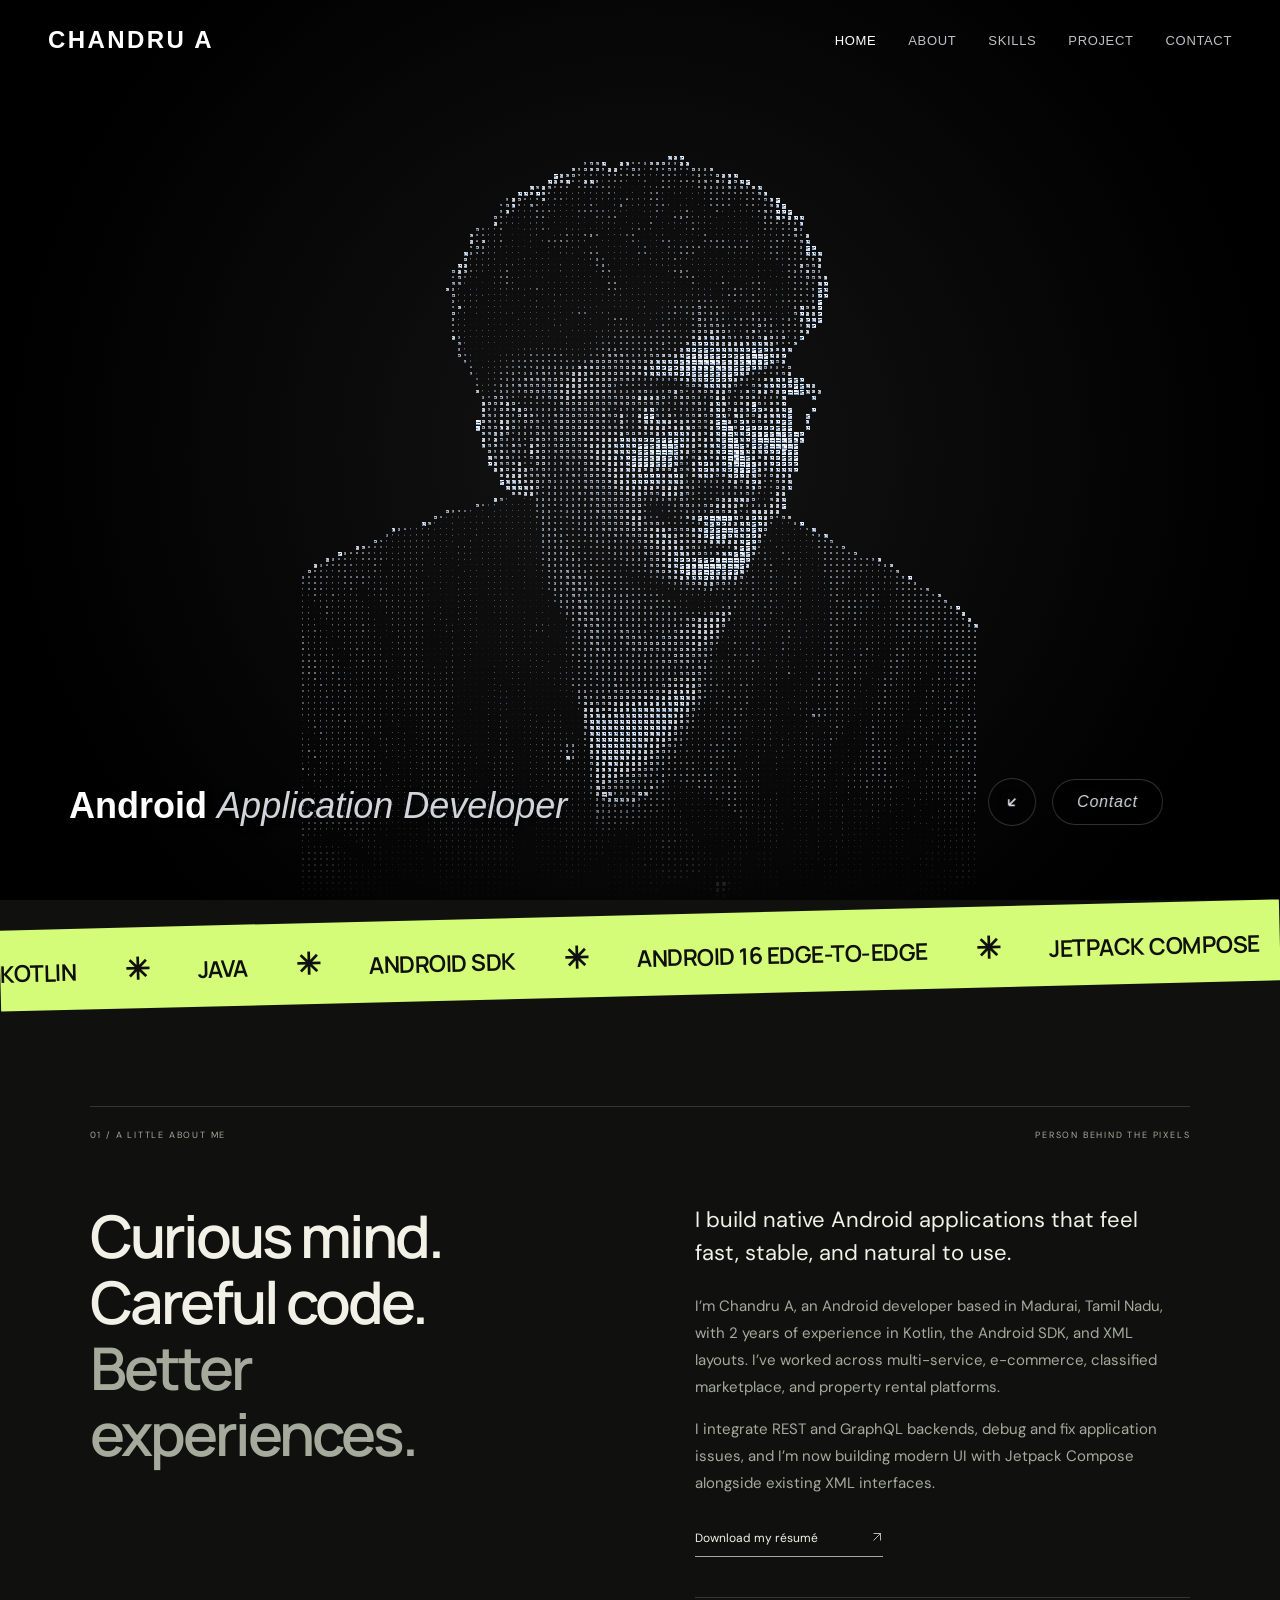
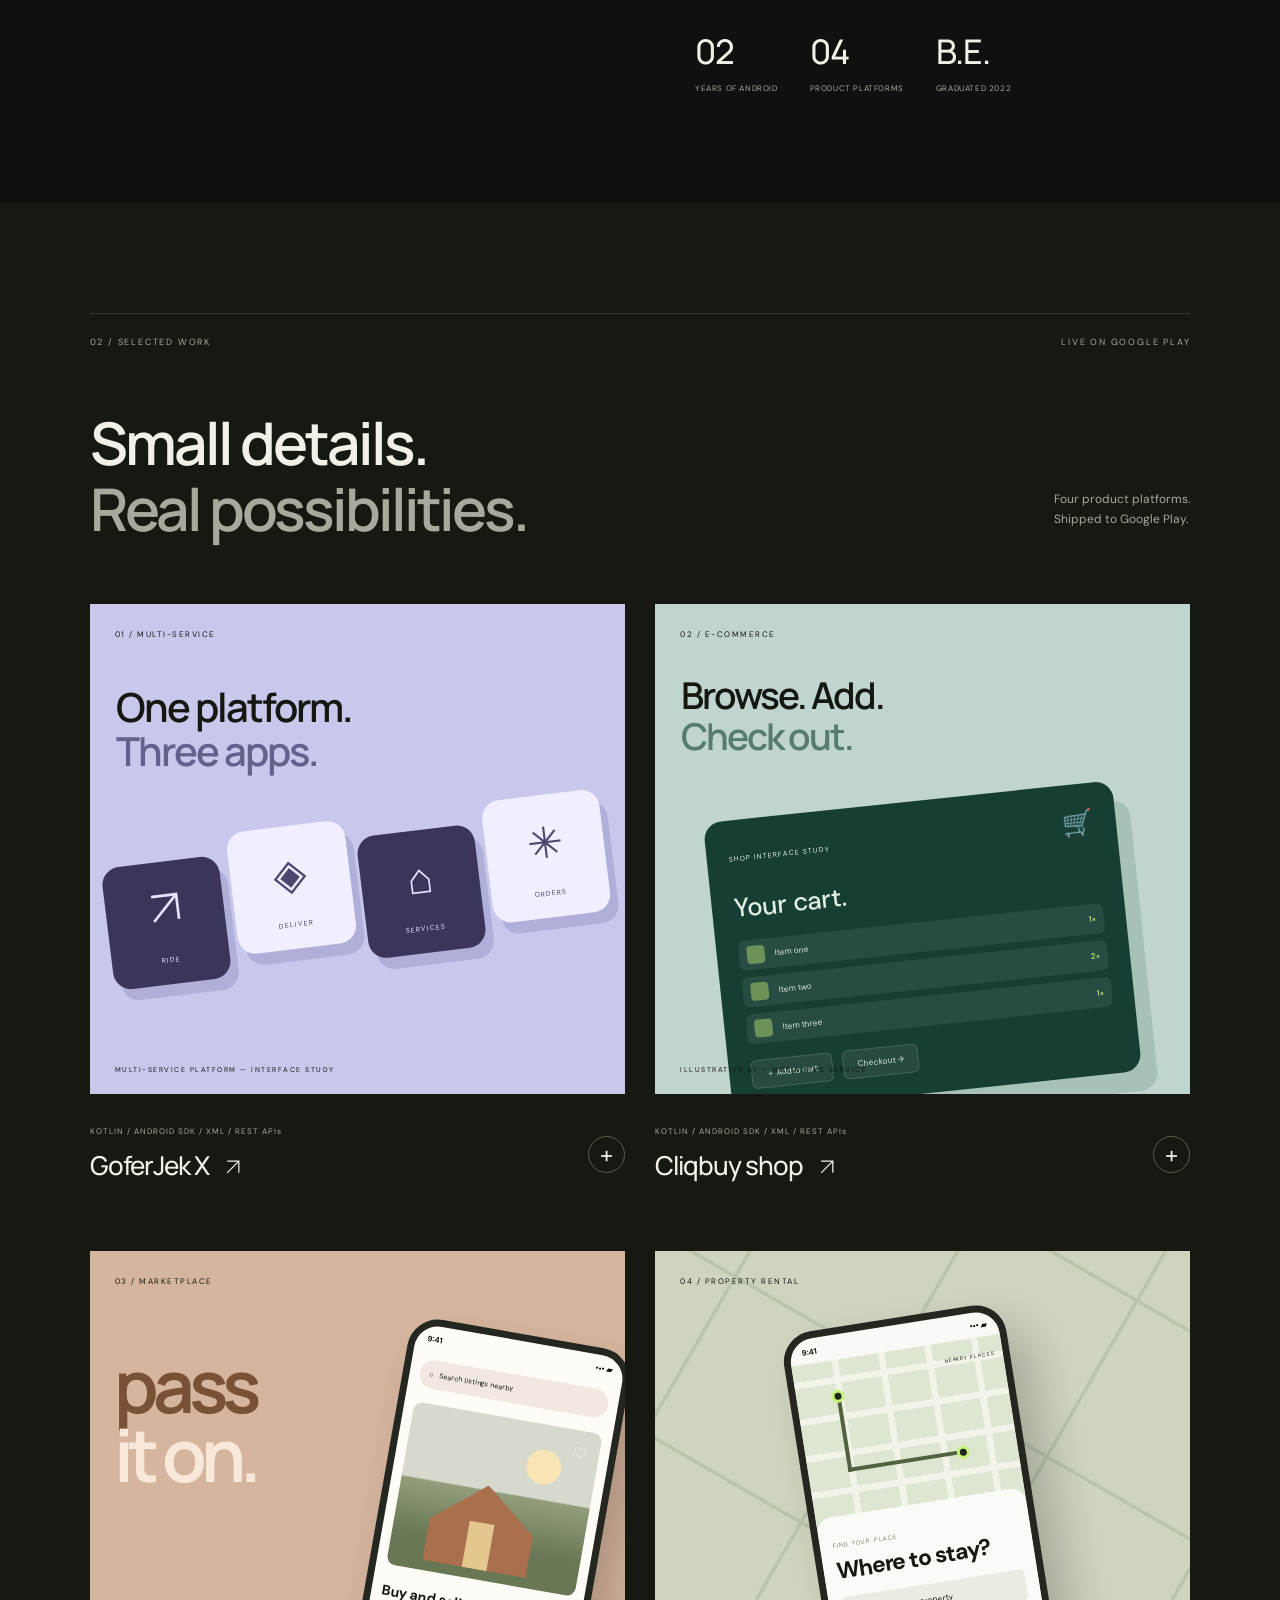
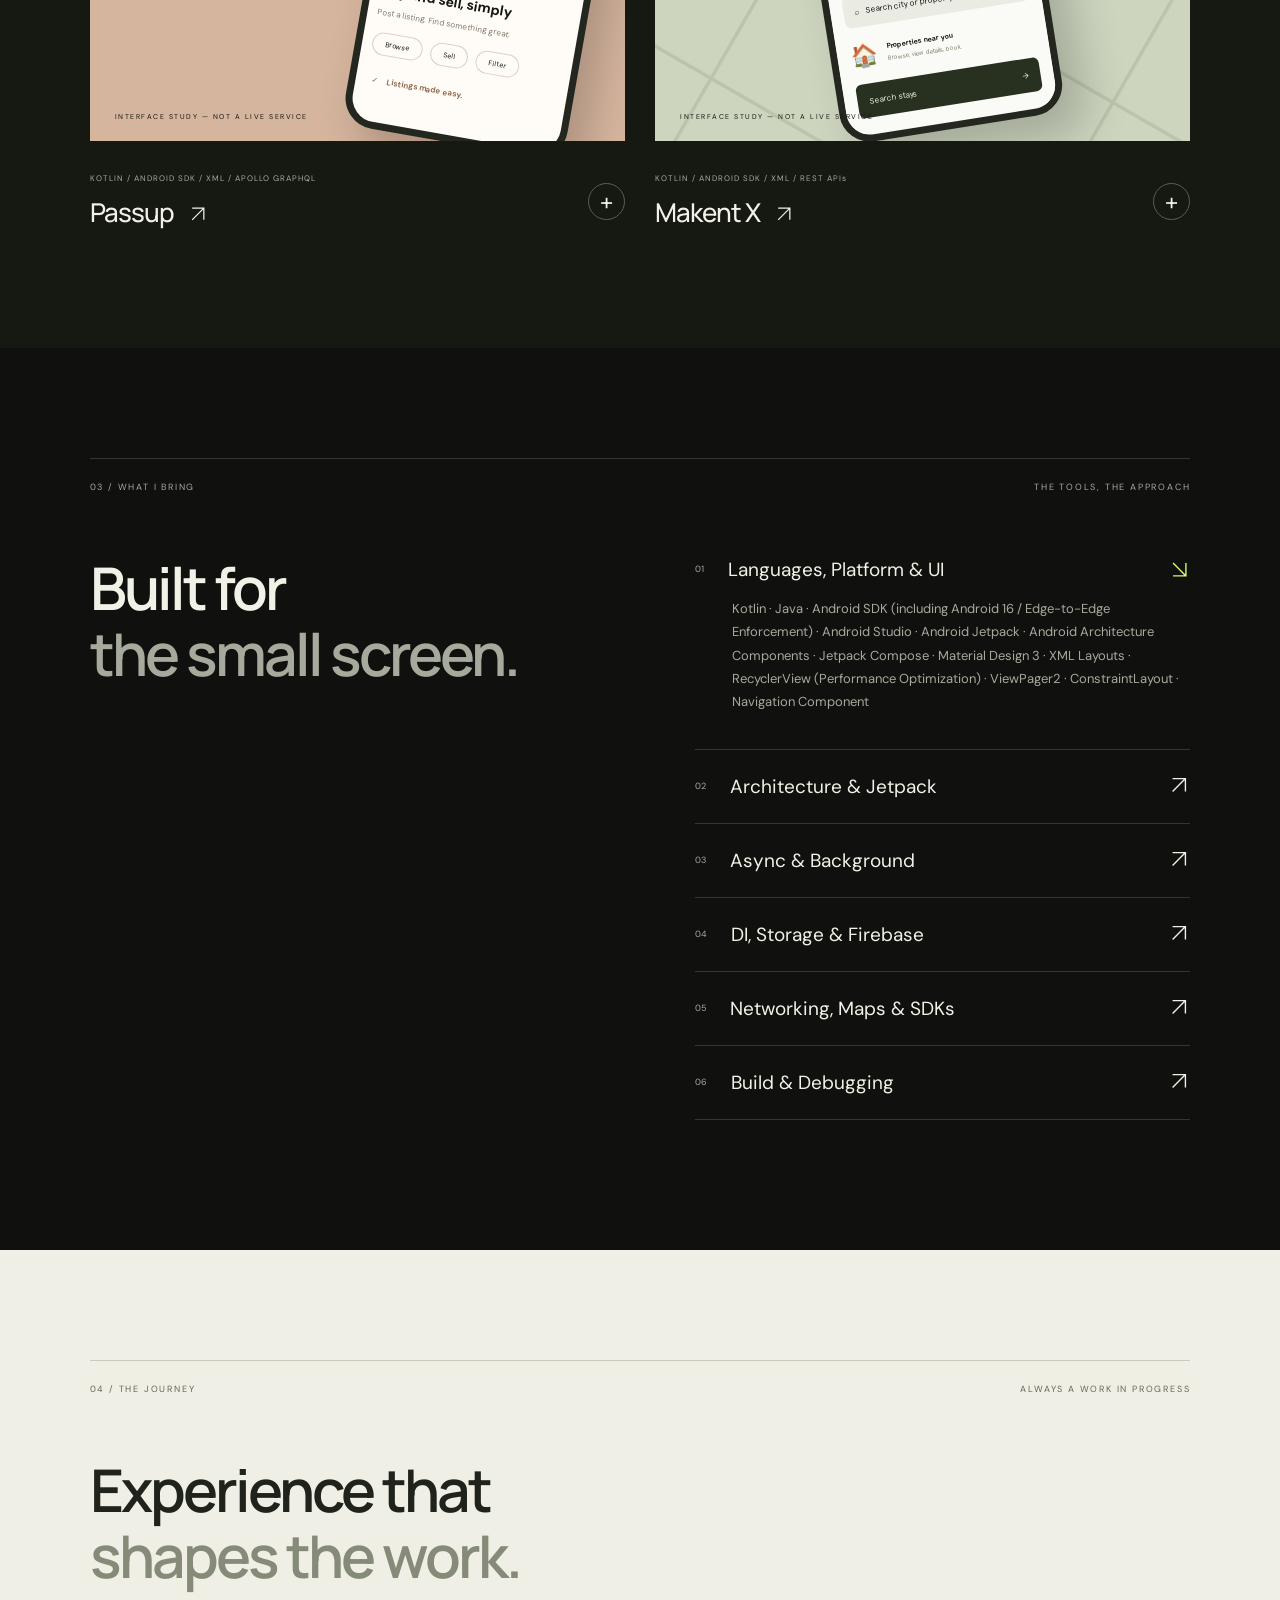
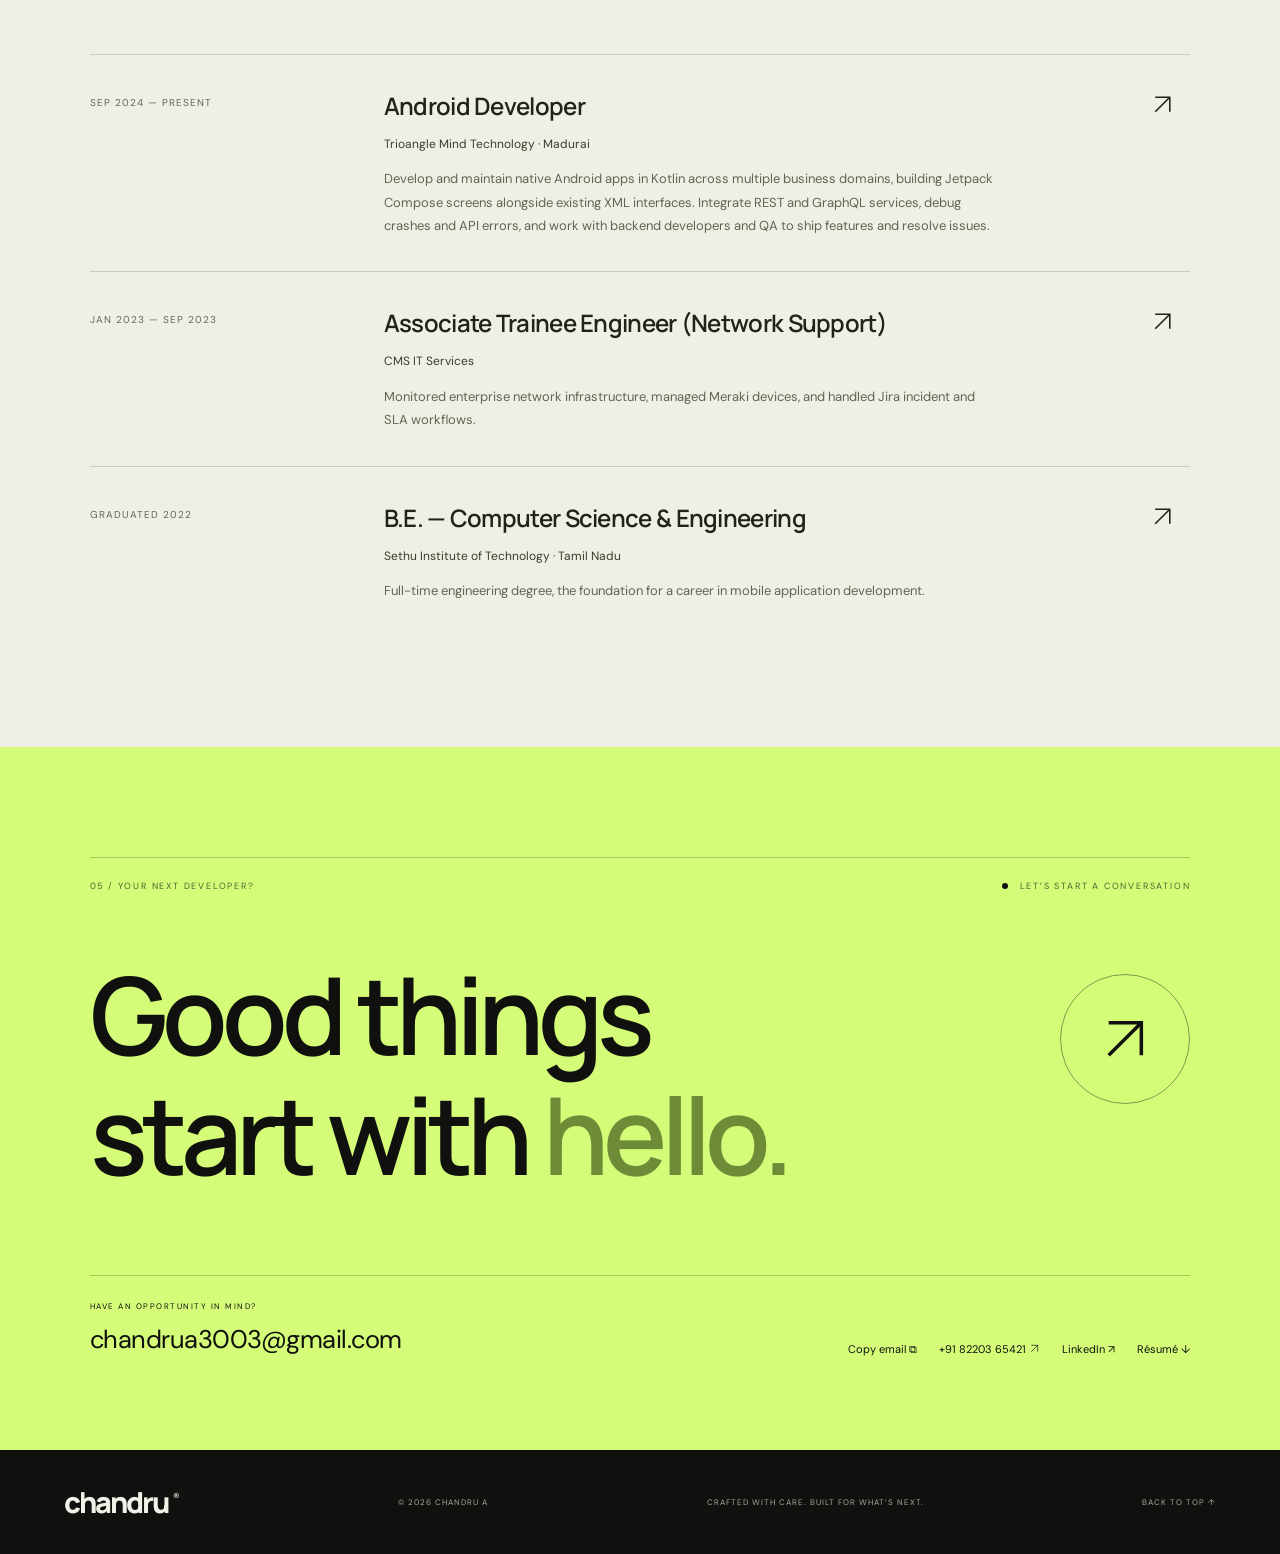
==== commit f4e6fded: "Update resume, skills, and Firebase Hosting config" ====
--- a/index.html
+++ b/index.html
@@ -2,7 +2,7 @@
 <html lang="en">
 <head>
 <meta charset="UTF-8"><meta name="viewport" content="width=device-width,initial-scale=1">
-<meta name="theme-color" content="#10110e"><meta name="description" content="Chandru A — Android developer in Madurai with 2 years of experience building native apps with Kotlin, Jetpack Compose, MVVM, REST and GraphQL.">
+<meta name="theme-color" content="#10110e"><meta name="description" content="Chandru A — Android developer in Madurai with 2 years of experience building native apps with Kotlin, Java, Jetpack Compose, MVVM, Mapbox, Firebase, REST, and Apollo GraphQL.">
 <title>Chandru A — Android Application Developer</title>
 <link rel="icon" href="assets/favicon.svg" type="image/svg+xml"><link rel="stylesheet" href="style.css"><link rel="stylesheet" href="hero.css">
 </head>
@@ -20,7 +20,7 @@
 <div class="hero-portrait-anchor"><img id="hero-portrait" src="assets/chandru-portrait.png" alt="Chandru A" fetchpriority="high"></div>
 <canvas id="hero-tiles" aria-hidden="true"></canvas>
 </section>
-<div class="ticker" aria-label="Android skills: Kotlin, Java, Android Sdk, Jetpack Compose, Xml Layouts, Material Design 3, Mvvm, Viewmodel and more"><div>KOTLIN <span>✳</span> JAVA <span>✳</span> ANDROID SDK <span>✳</span> JETPACK COMPOSE <span>✳</span> XML LAYOUTS <span>✳</span> MATERIAL DESIGN 3 <span>✳</span> MVVM <span>✳</span> VIEWMODEL <span>✳</span> LIVEDATA <span>✳</span> STATEFLOW <span>✳</span> KOTLIN FLOW <span>✳</span> COROUTINES <span>✳</span> RETROFIT <span>✳</span> OKHTTP <span>✳</span> REST APIS <span>✳</span> GRAPHQL <span>✳</span> ROOM <span>✳</span> DATASTORE <span>✳</span> HILT <span>✳</span> DAGGER 2 <span>✳</span> WORKMANAGER <span>✳</span> FIREBASE FCM <span>✳</span> CRASHLYTICS <span>✳</span> AGORA SDK <span>✳</span> GRADLE <span>✳</span> KOTLIN <span>✳</span> JAVA <span>✳</span> ANDROID SDK <span>✳</span> JETPACK COMPOSE <span>✳</span> XML LAYOUTS <span>✳</span> MATERIAL DESIGN 3 <span>✳</span> MVVM <span>✳</span> VIEWMODEL <span>✳</span> LIVEDATA <span>✳</span> STATEFLOW <span>✳</span> KOTLIN FLOW <span>✳</span> COROUTINES <span>✳</span> RETROFIT <span>✳</span> OKHTTP <span>✳</span> REST APIS <span>✳</span> GRAPHQL <span>✳</span> ROOM <span>✳</span> DATASTORE <span>✳</span> HILT <span>✳</span> DAGGER 2 <span>✳</span> WORKMANAGER <span>✳</span> FIREBASE FCM <span>✳</span> CRASHLYTICS <span>✳</span> AGORA SDK <span>✳</span> GRADLE <span>✳</span> </div></div>
+<div class="ticker" aria-label="Android skills: Kotlin, Java, Android SDK, Android 16 Edge-to-Edge, Jetpack Compose, Material Design 3, XML Layouts, MVVM, ViewModel, LiveData, StateFlow, SharedFlow, Kotlin Flow, Coroutines, WorkManager, Hilt, Dagger 2, Room, DataStore, Retrofit, OkHttp, REST APIs, Apollo GraphQL, Google Maps SDK, Mapbox SDK, Firebase Realtime Database, Crashlytics, FCM, Agora SDK, Gradle, ProGuard/R8 and more"><div>KOTLIN <span>✳</span> JAVA <span>✳</span> ANDROID SDK <span>✳</span> ANDROID 16 EDGE-TO-EDGE <span>✳</span> JETPACK COMPOSE <span>✳</span> MATERIAL DESIGN 3 <span>✳</span> XML LAYOUTS <span>✳</span> MVVM <span>✳</span> VIEWMODEL <span>✳</span> LIVEDATA <span>✳</span> STATEFLOW <span>✳</span> SHAREDFLOW <span>✳</span> KOTLIN FLOW <span>✳</span> COROUTINES <span>✳</span> WORKMANAGER <span>✳</span> HILT <span>✳</span> DAGGER 2 <span>✳</span> ROOM <span>✳</span> DATASTORE <span>✳</span> RETROFIT <span>✳</span> OKHTTP <span>✳</span> REST APIS <span>✳</span> APOLLO GRAPHQL <span>✳</span> GOOGLE MAPS SDK <span>✳</span> MAPBOX SDK <span>✳</span> FIREBASE REALTIME DB <span>✳</span> CRASHLYTICS <span>✳</span> FCM <span>✳</span> AGORA SDK <span>✳</span> GRADLE <span>✳</span> PROGUARD/R8 <span>✳</span> KOTLIN <span>✳</span> JAVA <span>✳</span> ANDROID SDK <span>✳</span> ANDROID 16 EDGE-TO-EDGE <span>✳</span> JETPACK COMPOSE <span>✳</span> MATERIAL DESIGN 3 <span>✳</span> XML LAYOUTS <span>✳</span> MVVM <span>✳</span> VIEWMODEL <span>✳</span> LIVEDATA <span>✳</span> STATEFLOW <span>✳</span> SHAREDFLOW <span>✳</span> KOTLIN FLOW <span>✳</span> COROUTINES <span>✳</span> WORKMANAGER <span>✳</span> HILT <span>✳</span> DAGGER 2 <span>✳</span> ROOM <span>✳</span> DATASTORE <span>✳</span> RETROFIT <span>✳</span> OKHTTP <span>✳</span> REST APIS <span>✳</span> APOLLO GRAPHQL <span>✳</span> GOOGLE MAPS SDK <span>✳</span> MAPBOX SDK <span>✳</span> FIREBASE REALTIME DB <span>✳</span> CRASHLYTICS <span>✳</span> FCM <span>✳</span> AGORA SDK <span>✳</span> GRADLE <span>✳</span> PROGUARD/R8 <span>✳</span> </div></div>
 <section class="about section" id="about"><div class="section-label"><span>01 / A LITTLE ABOUT ME</span><span>PERSON BEHIND THE PIXELS</span></div><div class="about-grid"><h2 class="reveal">Curious mind.<br>Careful code.<br><em>Better experiences.</em></h2><div class="about-copy reveal"><p>I build native Android applications that feel fast, stable, and natural to use.</p><p>I’m Chandru A, an Android developer based in Madurai, Tamil Nadu, with 2 years of experience in Kotlin, the Android SDK, and XML layouts. I’ve worked across multi-service, e-commerce, classified marketplace, and property rental platforms.</p><p>I integrate REST and GraphQL backends, debug and fix application issues, and I’m now building modern UI with Jetpack Compose alongside existing XML interfaces.</p><a class="text-link" href="assets/Chandru_A_Resume.pdf" download>Download my résumé <span><svg class="arrow-icon" viewBox="0 0 24 24" aria-hidden="true"><path d="M5 19 19 5M5 5h14v14"/></svg></span></a><div class="mini-facts"><div><b>02</b><span>YEARS OF ANDROID</span></div><div><b>04</b><span>PRODUCT PLATFORMS</span></div><div><b>B.E.</b><span>GRADUATED 2022</span></div></div></div></div></section>
 <section class="work section" id="work"><div class="section-label"><span>02 / SELECTED WORK</span><span>LIVE ON GOOGLE PLAY</span></div><div class="section-heading"><h2 class="reveal">Small details.<br><em>Real possibilities.</em></h2><p>Four product platforms.<br>Shipped to Google Play.</p></div><div class="project-grid">
 <article class="project reveal"><div class="project-art gofer-art"><span class="art-kicker">01 / MULTI-SERVICE</span><div class="gofer-heading">One platform.<br><em>Three apps.</em></div><div class="service-tiles"><div><svg class="arrow-icon" viewBox="0 0 24 24" aria-hidden="true"><path d="M5 19 19 5M5 5h14v14"/></svg><span>RIDE</span></div><div>◈<span>DELIVER</span></div><div>⌂<span>SERVICES</span></div><div>✳<span>ORDERS</span></div></div><span class="art-foot">MULTI-SERVICE PLATFORM — INTERFACE STUDY</span></div><div class="project-info"><div><span class="project-category">KOTLIN / ANDROID SDK / XML / REST APIs</span><h3>GoferJek X <span><svg class="arrow-icon" viewBox="0 0 24 24" aria-hidden="true"><path d="M5 19 19 5M5 5h14v14"/></svg></span></h3></div><button class="project-toggle" aria-expanded="false" aria-controls="project-gofer" aria-label="Read about GoferJek X">+</button></div><div class="project-details" id="project-gofer" hidden><p>A multi-service platform with Android apps for users, service providers, and store owners.</p><ul><li>Developed and maintained features for ride booking, delivery services, service requests, and order management.</li><li>Integrated REST APIs for booking workflows, trip management, order updates, and user account information.</li><li>Implemented UI enhancements, fixed crashes, and resolved API integration issues.</li></ul><p class="project-links">Google Play: <a href="https://play.google.com/store/apps/details?id=com.jekall.user" target="_blank" rel="noopener noreferrer">User</a> · <a href="https://play.google.com/store/apps/details?id=com.jekall.driver" target="_blank" rel="noopener noreferrer">Service Provider</a> · <a href="https://play.google.com/store/apps/details?id=com.jekall.store" target="_blank" rel="noopener noreferrer">Store Restaurant</a></p><p class="project-note">Illustrative artwork above, not a screenshot.</p></div></article>
@@ -28,7 +28,7 @@
 <article class="project reveal"><div class="project-art stay-art"><span class="art-kicker">03 / MARKETPLACE</span><div class="stay-word">pass<br><em>it on.</em></div><div class="phone stay-phone"><div class="phone-top">9:41 <span>••• ▰</span></div><div class="stay-content"><div class="search-mock">⌕ &nbsp; Search listings nearby</div><div class="stay-landscape"><div class="sun"></div><div class="house"><i></i></div><span class="heart">♡</span></div><h4>Buy and sell, simply</h4><p>Post a listing. Find something great.</p><div class="stay-tags"><span>Browse</span><span>Sell</span><span>Filter</span></div><div class="stay-card">✓ <b>Listings made easy.</b></div></div></div><span class="art-foot">INTERFACE STUDY — NOT A LIVE SERVICE</span></div><div class="project-info"><div><span class="project-category">KOTLIN / ANDROID SDK / XML / APOLLO GRAPHQL</span><h3>Passup <span><svg class="arrow-icon" viewBox="0 0 24 24" aria-hidden="true"><path d="M5 19 19 5M5 5h14v14"/></svg></span></h3></div><button class="project-toggle" aria-expanded="false" aria-controls="project-passup" aria-label="Read about Passup">+</button></div><div class="project-details" id="project-passup" hidden><p>A classified marketplace where users buy and sell products.</p><ul><li>Developed and maintained marketplace features and product listing workflows.</li><li>Implemented marketplace UI components.</li><li>Integrated GraphQL APIs to retrieve and manage application data.</li><li>Fixed bugs and improved functionality and user experience.</li></ul><p class="project-links">Google Play: <a href="https://play.google.com/store/apps/details?id=com.passupclass.android" target="_blank" rel="noopener noreferrer">Passup</a></p><p class="project-note">Illustrative artwork above, not a screenshot.</p></div></article>
 <article class="project reveal"><div class="project-art ride-art"><span class="art-kicker">04 / PROPERTY RENTAL</span><div class="map-lines"></div><div class="phone ride-phone"><div class="phone-top">9:41 <span>••• ▰</span></div><div class="ride-map"><i class="map-pin pin-one"></i><i class="map-pin pin-two"></i><div class="map-route"></div><span class="street-label">NEARBY PLACES</span></div><div class="phone-panel"><small>FIND YOUR PLACE</small><h4>Where to stay?</h4><div class="input-mock">⌕ &nbsp; Search city or property</div><div class="ride-option"><span>🏠</span><div><b>Properties near you</b><small>Browse, view details, book.</small></div></div><div class="mock-button">Search stays <span>→</span></div></div></div><span class="art-foot">INTERFACE STUDY — NOT A LIVE SERVICE</span></div><div class="project-info"><div><span class="project-category">KOTLIN / ANDROID SDK / XML / REST APIs</span><h3>Makent X <span><svg class="arrow-icon" viewBox="0 0 24 24" aria-hidden="true"><path d="M5 19 19 5M5 5h14v14"/></svg></span></h3></div><button class="project-toggle" aria-expanded="false" aria-controls="project-makent" aria-label="Read about Makent X">+</button></div><div class="project-details" id="project-makent" hidden><p>A property rental and booking platform.</p><ul><li>Developed and maintained features for property listings, property details, search, and booking workflows.</li><li>Integrated REST APIs for property information retrieval and backend communication.</li><li>Resolved issues and improved UI functionality and application stability.</li></ul><p class="project-links">Google Play: <a href="https://play.google.com/store/apps/details?id=com.triominds.rentalmrooms" target="_blank" rel="noopener noreferrer">Makent X</a></p><p class="project-note">Illustrative artwork above, not a screenshot.</p></div></article>
 </div></section>
-<section class="capabilities section" id="skills"><div class="section-label"><span>03 / WHAT I BRING</span><span>THE TOOLS, THE APPROACH</span></div><div class="capabilities-grid"><h2 class="reveal">Built for<br><em>the small screen.</em></h2><div class="skill-list"><details open class="reveal"><summary><span>01</span> Platform & UI <b><svg class="arrow-icon" viewBox="0 0 24 24" aria-hidden="true"><path d="M5 19 19 5M5 5h14v14"/></svg></b></summary><p>Kotlin · Java · Android SDK · Android Studio · Jetpack Compose · Material Design 3 · XML Layouts · RecyclerView · ViewPager2 · ConstraintLayout · Navigation Component</p></details><details class="reveal"><summary><span>02</span> Architecture & Jetpack <b><svg class="arrow-icon" viewBox="0 0 24 24" aria-hidden="true"><path d="M5 19 19 5M5 5h14v14"/></svg></b></summary><p>MVVM · Repository Pattern · Dagger 2 · Hilt · ViewModel · LiveData · StateFlow · SharedFlow · WorkManager · Lifecycle · View Binding · Data Binding</p></details><details class="reveal"><summary><span>03</span> Async & networking <b><svg class="arrow-icon" viewBox="0 0 24 24" aria-hidden="true"><path d="M5 19 19 5M5 5h14v14"/></svg></b></summary><p>Kotlin Coroutines · Kotlin Flow · Structured Concurrency · Retrofit · OkHttp · REST APIs · Gson · Apollo GraphQL</p></details><details class="reveal"><summary><span>04</span> Storage & Firebase <b><svg class="arrow-icon" viewBox="0 0 24 24" aria-hidden="true"><path d="M5 19 19 5M5 5h14v14"/></svg></b></summary><p>Room Database · SharedPreferences · DataStore · FCM · Firebase Crashlytics · Firebase Analytics</p></details><details class="reveal"><summary><span>05</span> SDK integrations <b><svg class="arrow-icon" viewBox="0 0 24 24" aria-hidden="true"><path d="M5 19 19 5M5 5h14v14"/></svg></b></summary><p>Google Sign-In · Payment gateway SDKs · Agora SDK</p></details><details class="reveal"><summary><span>06</span> Build & publishing <b><svg class="arrow-icon" viewBox="0 0 24 24" aria-hidden="true"><path d="M5 19 19 5M5 5h14v14"/></svg></b></summary><p>Gradle · ADB · Logcat · Git · GitHub · Android App Bundles · APK generation · ProGuard/R8 · Crash analysis · Performance optimization</p></details></div></div></section>
+<section class="capabilities section" id="skills"><div class="section-label"><span>03 / WHAT I BRING</span><span>THE TOOLS, THE APPROACH</span></div><div class="capabilities-grid"><h2 class="reveal">Built for<br><em>the small screen.</em></h2><div class="skill-list"><details open class="reveal"><summary><span>01</span> Languages, Platform &amp; UI <b><svg class="arrow-icon" viewBox="0 0 24 24" aria-hidden="true"><path d="M5 19 19 5M5 5h14v14"/></svg></b></summary><p>Kotlin · Java · Android SDK (including Android 16 / Edge-to-Edge Enforcement) · Android Studio · Android Jetpack · Android Architecture Components · Jetpack Compose · Material Design 3 · XML Layouts · RecyclerView (Performance Optimization) · ViewPager2 · ConstraintLayout · Navigation Component</p></details><details class="reveal"><summary><span>02</span> Architecture &amp; Jetpack <b><svg class="arrow-icon" viewBox="0 0 24 24" aria-hidden="true"><path d="M5 19 19 5M5 5h14v14"/></svg></b></summary><p>MVVM · Repository Pattern · Dependency Injection · ViewModel · LiveData · StateFlow · SharedFlow · Kotlin Flow · Lifecycle · View Binding · Data Binding</p></details><details class="reveal"><summary><span>03</span> Async &amp; Background <b><svg class="arrow-icon" viewBox="0 0 24 24" aria-hidden="true"><path d="M5 19 19 5M5 5h14v14"/></svg></b></summary><p>Kotlin Coroutines · Structured Concurrency · Flow Operators · WorkManager · Coroutine Dispatchers · Background Tasks</p></details><details class="reveal"><summary><span>04</span> DI, Storage &amp; Firebase <b><svg class="arrow-icon" viewBox="0 0 24 24" aria-hidden="true"><path d="M5 19 19 5M5 5h14v14"/></svg></b></summary><p>Hilt · Dagger 2 · Room Database · DataStore · SharedPreferences · Firebase Realtime Database · Firebase Crashlytics · Firebase Cloud Messaging (FCM) · Firebase Analytics</p></details><details class="reveal"><summary><span>05</span> Networking, Maps &amp; SDKs <b><svg class="arrow-icon" viewBox="0 0 24 24" aria-hidden="true"><path d="M5 19 19 5M5 5h14v14"/></svg></b></summary><p>Retrofit · OkHttp · REST APIs · JSON · Gson · Apollo GraphQL · Google Maps SDK · Mapbox SDK · Google Sign-In · Payment Gateway SDKs · Agora SDK</p></details><details class="reveal"><summary><span>06</span> Build &amp; Debugging <b><svg class="arrow-icon" viewBox="0 0 24 24" aria-hidden="true"><path d="M5 19 19 5M5 5h14v14"/></svg></b></summary><p>Gradle · Android Debug Bridge (ADB) · Logcat · Git · GitHub · Android App Bundles (AAB) · APK Generation · ProGuard/R8 · Crash Analysis · Performance Optimization</p></details></div></div></section>
 <section class="experience section" id="experience"><div class="section-label"><span>04 / THE JOURNEY</span><span>ALWAYS A WORK IN PROGRESS</span></div><h2 class="reveal">Experience that<br><em>shapes the work.</em></h2><div class="timeline"><article class="timeline-row reveal"><span class="timeline-date">SEP 2024 — PRESENT</span><div><h3>Android Developer</h3><p class="company">Trioangle Mind Technology · Madurai</p><p>Develop and maintain native Android apps in Kotlin across multiple business domains, building Jetpack Compose screens alongside existing XML interfaces. Integrate REST and GraphQL services, debug crashes and API errors, and work with backend developers and QA to ship features and resolve issues.</p></div><span class="timeline-arrow"><svg class="arrow-icon" viewBox="0 0 24 24" aria-hidden="true"><path d="M5 19 19 5M5 5h14v14"/></svg></span></article><article class="timeline-row reveal"><span class="timeline-date">JAN 2023 — SEP 2023</span><div><h3>Associate Trainee Engineer (Network Support)</h3><p class="company">CMS IT Services</p><p>Monitored enterprise network infrastructure, managed Meraki devices, and handled Jira incident and SLA workflows.</p></div><span class="timeline-arrow"><svg class="arrow-icon" viewBox="0 0 24 24" aria-hidden="true"><path d="M5 19 19 5M5 5h14v14"/></svg></span></article><article class="timeline-row reveal"><span class="timeline-date">GRADUATED 2022</span><div><h3>B.E. — Computer Science &amp; Engineering</h3><p class="company">Sethu Institute of Technology · Tamil Nadu</p><p>Full-time engineering degree, the foundation for a career in mobile application development.</p></div><span class="timeline-arrow"><svg class="arrow-icon" viewBox="0 0 24 24" aria-hidden="true"><path d="M5 19 19 5M5 5h14v14"/></svg></span></article></div></section>
 <section class="contact section" id="contact"><div class="section-label"><span>05 / YOUR NEXT DEVELOPER?</span><span><i class="status-dot"></i> LET’S START A CONVERSATION</span></div><h2 class="reveal">Good things<br>start with <em>hello.</em><a href="mailto:chandrua3003@gmail.com" aria-label="Email Chandru A"><svg class="arrow-icon" viewBox="0 0 24 24" aria-hidden="true"><path d="M5 19 19 5M5 5h14v14"/></svg></a></h2><div class="contact-bottom"><div><span>HAVE AN OPPORTUNITY IN MIND?</span><a class="email-link" href="mailto:chandrua3003@gmail.com">chandrua3003@gmail.com</a></div><div class="contact-actions"><button id="copy-email">Copy email <span>⧉</span></button><a href="tel:+918220365421">+91 82203 65421 <svg class="arrow-icon" viewBox="0 0 24 24" aria-hidden="true"><path d="M5 19 19 5M5 5h14v14"/></svg></a><a href="https://www.linkedin.com/in/chandru3003" target="_blank" rel="noopener noreferrer">LinkedIn ↗</a><a href="assets/Chandru_A_Resume.pdf" download>Résumé ↓</a></div></div><p class="copy-status" id="copy-status" role="status"></p></section>
 </main>
